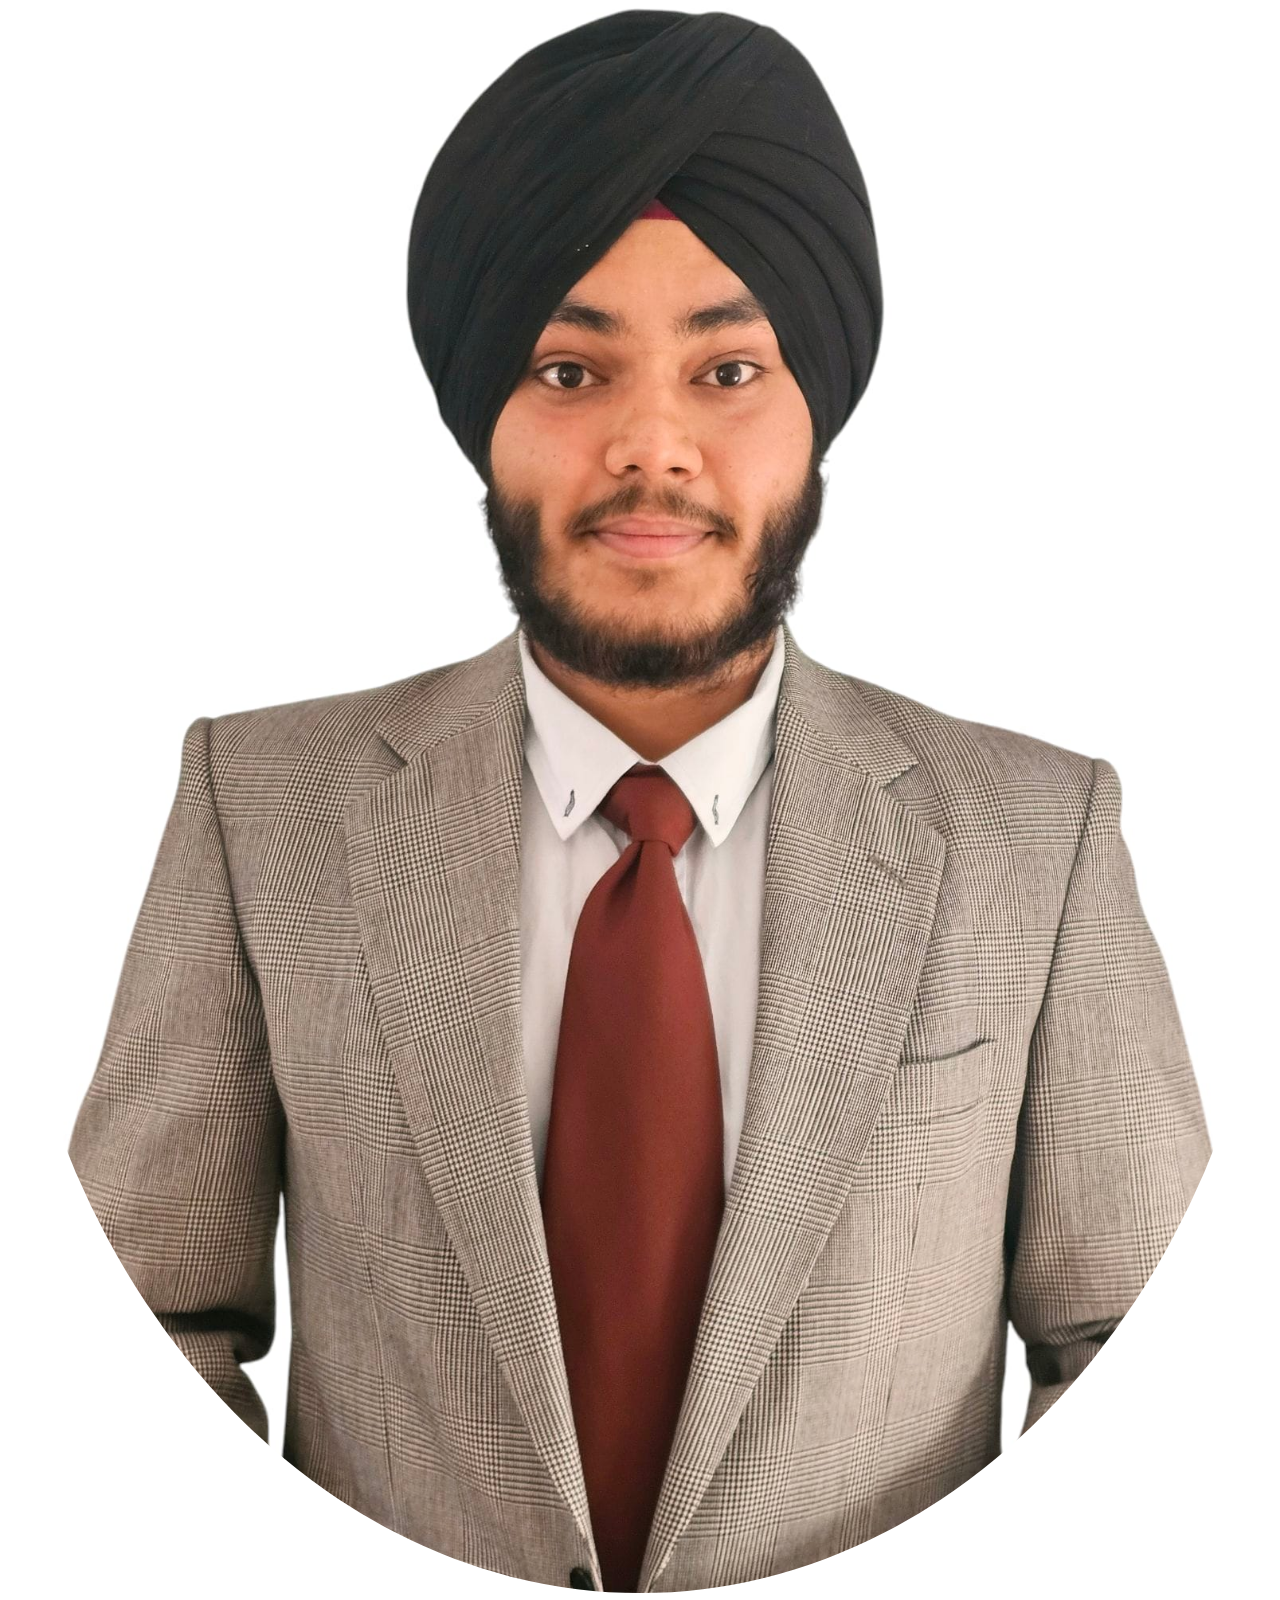
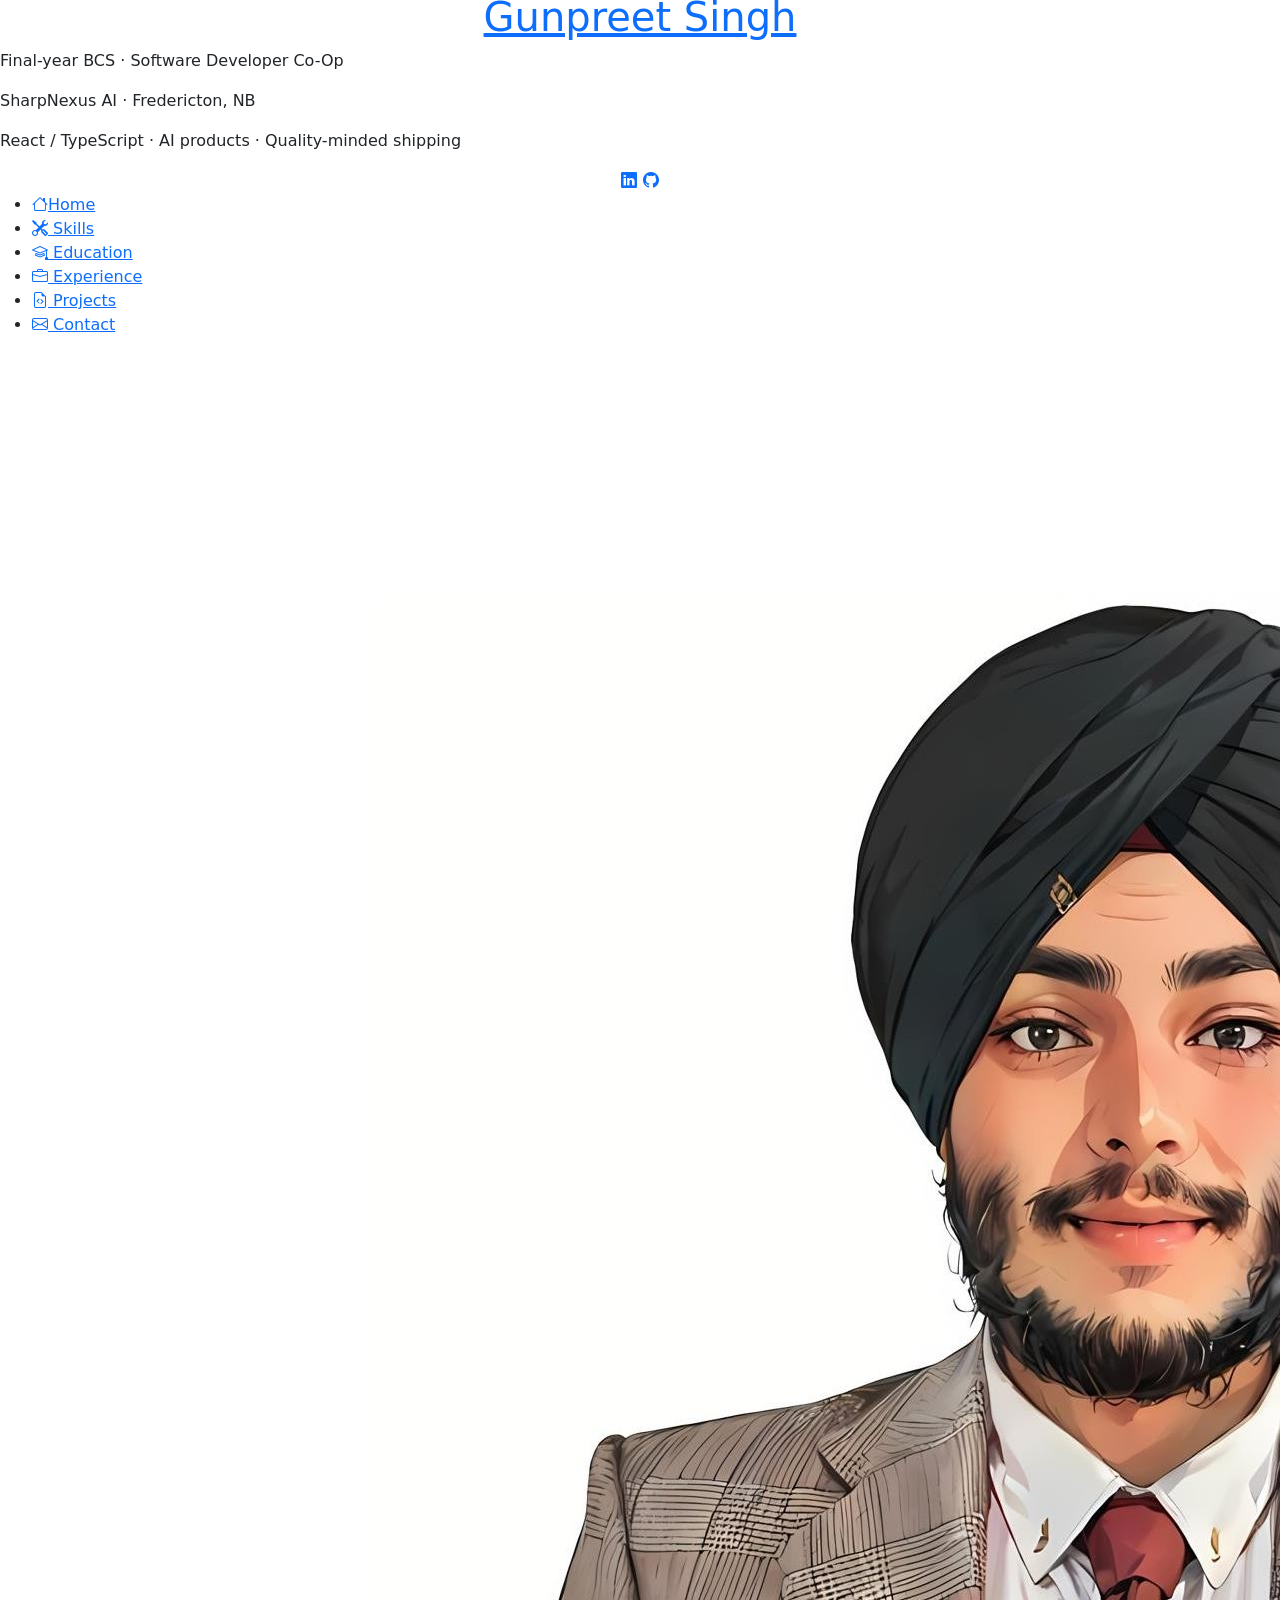
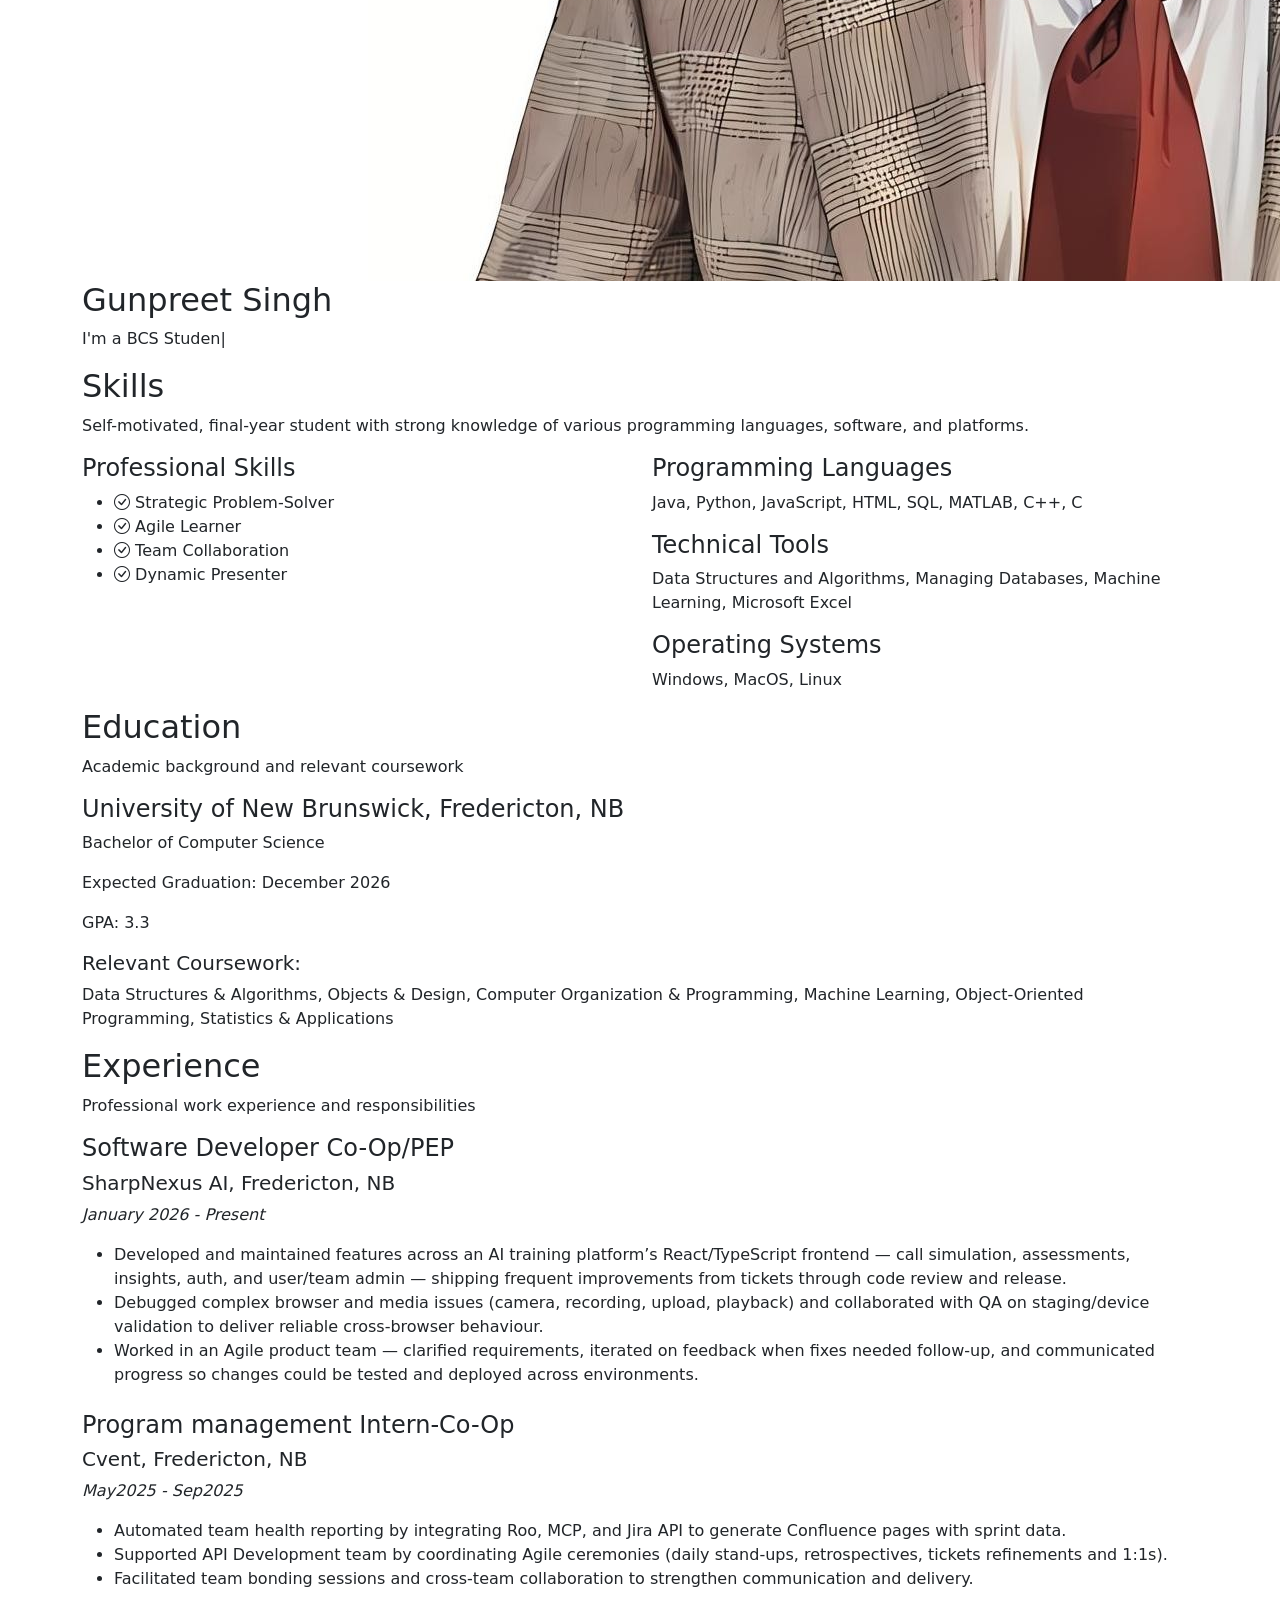
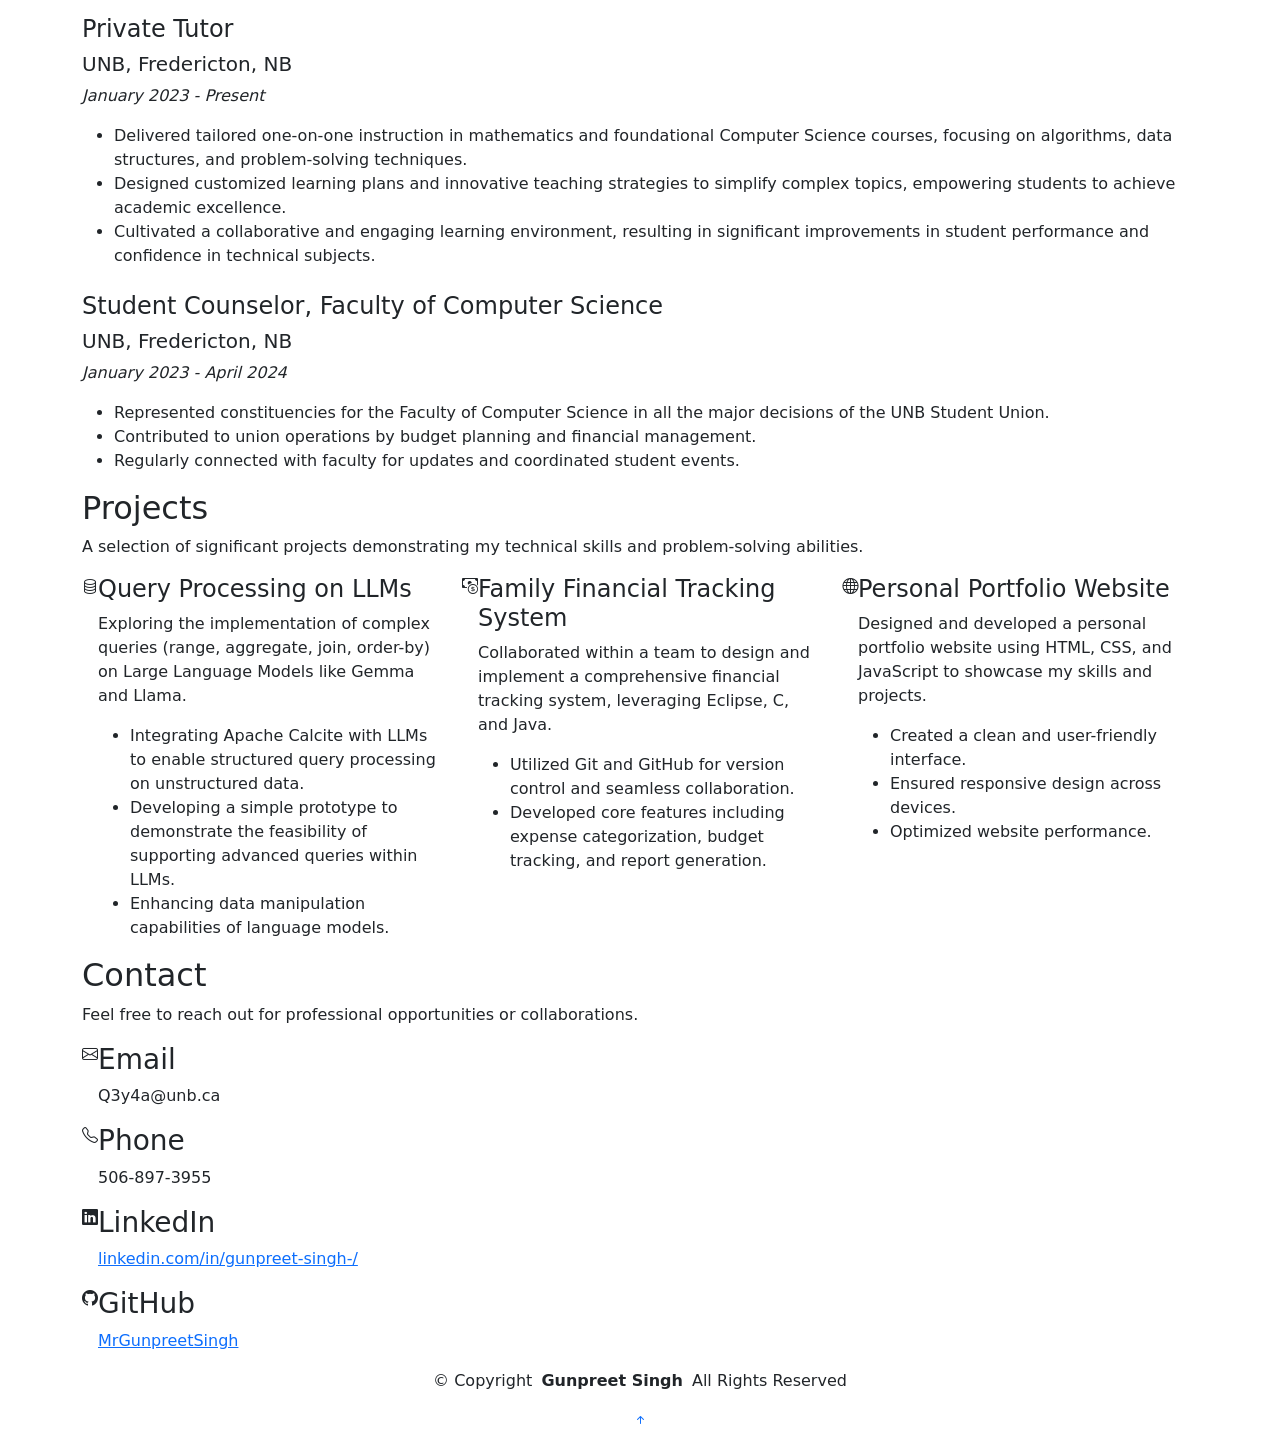
==== index.html @ 6c919742 "updated site Need more changes" ====
<!DOCTYPE html>
<html lang="en">

<head>
  <meta charset="utf-8">
  <meta content="width=device-width, initial-scale=1.0" name="viewport">
  <title>Gunpreet Singh - Portfolio</title>
  <meta content="" name="description">
  <meta content="" name="keywords">

  <!-- Favicons -->
  <link href="assets/img/favicon.jpeg" rel="icon">
  <link href="assets/img/apple-touch-icon.png" rel="apple-touch-icon">

  <!-- Fonts -->
  <link href="https://fonts.googleapis.com" rel="preconnect">
  <link href="https://fonts.gstatic.com" rel="preconnect" crossorigin>
  <link href="https://fonts.googleapis.com/css2?family=Roboto:ital,wght@0,100;0,300;0,400;0,500;0,700;0,900;1,100;1,300;1,400;1,500;1,700;1,900&family=Poppins:ital,wght@0,100;0,200;0,300;0,400;0,500;0,600;0,700;0,800;0,900;1,100;1,200;1,300;1,400;1,500;1,600;1,700;1,800;1,900&display=swap" rel="stylesheet">

  <!-- Vendor CSS Files -->
  <link href="assets/vendor/bootstrap/css/bootstrap.min.css" rel="stylesheet">
  <link href="assets/vendor/bootstrap-icons/bootstrap-icons.css" rel="stylesheet">
  <link href="assets/vendor/aos/aos.css" rel="stylesheet">
  <link href="assets/vendor/glightbox/css/glightbox.min.css" rel="stylesheet">
  <link href="assets/vendor/swiper/swiper-bundle.min.css" rel="stylesheet">

  <!-- Main CSS File -->
  <link href="assets/css/main.css" rel="stylesheet">

  <!-- =======================================================
  * Template Name: iPortfolio
  * Template URL: https://bootstrapmade.com/iportfolio-bootstrap-portfolio-websites-template/
  * Updated: Jun 29 2024 with Bootstrap v5.3.3
  * Author: BootstrapMade.com
  * License: https://bootstrapmade.com/license/
  ======================================================== -->
</head>

<body class="index-page">

  <header id="header" class="header dark-background d-flex flex-column">
    <i class="header-toggle d-xl-none bi bi-list"></i>

    <div class="profile-img">
      <img src="assets/img/my-profile-img.jpg" alt="" class="img-fluid rounded-circle">
    </div>

    <a href="index.html" class="logo d-flex align-items-center justify-content-center">
      <h1 class="sitename">Gunpreet Singh</h1>
    </a>

    <p>Final-year BCS · Software Developer Co-Op</p>
    <p>SharpNexus AI · Fredericton, NB</p>
    <p>React / TypeScript · AI products · Quality-minded shipping</p>

    <div class="social-links text-center">
      <a href="https://www.linkedin.com/in/gunpreet-singh-/" class="linkedin"><i class="bi bi-linkedin"></i></a>
      <a href="https://github.com/MrGunpreetSingh" class="github"><i class="bi bi-github"></i></a>
    </div>

    <nav id="navmenu" class="navmenu">
      <ul>
        <li><a href="#hero" class="active"><i class="bi bi-house navicon"></i>Home</a></li>
        <li><a href="#skills"><i class="bi bi-tools navicon"></i> Skills</a></li>
        <li><a href="#education"><i class="bi bi-mortarboard navicon"></i> Education</a></li>
        <li><a href="#experience"><i class="bi bi-briefcase navicon"></i> Experience</a></li>
        <li><a href="#projects"><i class="bi bi-file-earmark-code navicon"></i> Projects</a></li>
        <li><a href="#contact"><i class="bi bi-envelope navicon"></i> Contact</a></li>
      </ul>
    </nav>

  </header>

  <main class="main">

    <!-- Hero Section -->
    <section id="hero" class="hero section dark-background">

      <img src="assets/img/hero-bg.jpg" alt="" data-aos="fade-in" class="">

      <div class="container" data-aos="fade-up" data-aos-delay="100">
        <h2>Gunpreet Singh</h2>
        <p>I'm <span class="typed" data-typed-items="a BCS Student, a Programmer, a Problem Solver, interested in Web Development, interested in Quality Engineering, interested in exploring new technologies">a BCS Student</span></p>
      </div>

    </section><!-- /Hero Section -->

    <!-- Skills Section -->
    <section id="skills" class="skills section light-background">

      <!-- Section Title -->
      <div class="container section-title" data-aos="fade-up">
        <h2>Skills</h2>
        <p>Self-motivated, final-year student with strong knowledge of various programming languages, software, and platforms.</p>
      </div><!-- End Section Title -->

      <div class="container" data-aos="fade-up" data-aos-delay="100">

        <div class="row skills-content">
          <div class="col-lg-6">
            <h4>Professional Skills</h4>
            <ul>
              <li><i class="bi bi-check-circle"></i> Strategic Problem-Solver</li>
              <li><i class="bi bi-check-circle"></i> Agile Learner</li>
              <li><i class="bi bi-check-circle"></i> Team Collaboration</li>
              <li><i class="bi bi-check-circle"></i> Dynamic Presenter</li>
            </ul>
          </div>

          <div class="col-lg-6">
            <h4>Programming Languages</h4>
            <p>Java, Python, JavaScript, HTML, SQL, MATLAB, C++, C</p>
            <h4>Technical Tools</h4>
            <p>Data Structures and Algorithms, Managing Databases, Machine Learning, Microsoft Excel</p>
            <h4>Operating Systems</h4>
            <p>Windows, MacOS, Linux</p>
          </div>
        </div>

      </div>

    </section><!-- /Skills Section -->

    <!-- Education Section -->
    <section id="education" class="section">

      <!-- Section Title -->
      <div class="container section-title" data-aos="fade-up">
        <h2>Education</h2>
        <p>Academic background and relevant coursework</p>
      </div><!-- End Section Title -->

      <div class="container" data-aos="fade-up" data-aos-delay="100">
        <div class="row">
          <div class="col-lg-12">
            <h4>University of New Brunswick, Fredericton, NB</h4>
            <p>Bachelor of Computer Science</p>
            <p>Expected Graduation: December 2026</p>
            <p>GPA: 3.3</p>
            <h5>Relevant Coursework:</h5>
            <p>Data Structures & Algorithms, Objects & Design, Computer Organization & Programming, Machine Learning, Object-Oriented Programming, Statistics & Applications</p>
          </div>
        </div>
      </div>

    </section><!-- /Education Section -->

    <!-- Experience Section -->
    <section id="experience" class="section light-background">

      <!-- Section Title -->
      <div class="container section-title" data-aos="fade-up">
        <h2>Experience</h2>
        <p>Professional work experience and responsibilities</p>
      </div><!-- End Section Title -->

      <div class="container" data-aos="fade-up" data-aos-delay="100">
        <div class="row">
          <div class="col-lg-12">
            <div class="experience-item mb-4">
              <h4>Software Developer Co-Op/PEP</h4>
              <h5>SharpNexus AI, Fredericton, NB</h5>
              <p><em>January 2026 - Present</em></p>
              <ul>
                <li>Developed and maintained features across an AI training platform’s React/TypeScript frontend — call simulation, assessments, insights, auth, and user/team admin — shipping frequent improvements from tickets through code review and release.</li>
                <li>Debugged complex browser and media issues (camera, recording, upload, playback) and collaborated with QA on staging/device validation to deliver reliable cross-browser behaviour.</li>
                <li>Worked in an Agile product team — clarified requirements, iterated on feedback when fixes needed follow-up, and communicated progress so changes could be tested and deployed across environments.</li>
              </ul>
            </div>

            <div class="experience-item mb-4">
              <h4>Program management Intern-Co-Op</h4>
              <h5>Cvent, Fredericton, NB</h5>
              <p><em>May2025 - Sep2025</em></p>
              <ul>
                <li>Automated team health reporting by integrating Roo, MCP, and Jira API to generate Confluence pages with sprint data.</li>
                <li>Supported API Development team by coordinating Agile ceremonies (daily stand-ups, retrospectives, tickets refinements and 1:1s).</li>
                <li>Facilitated team bonding sessions and cross-team collaboration to strengthen communication and delivery.</li>
              </ul>
            </div>
            
            <div class="experience-item mb-4">
              <h4>Private Tutor</h4>
              <h5>UNB, Fredericton, NB</h5>
              <p><em>January 2023 - Present</em></p>
              <ul>
                <li>Delivered tailored one-on-one instruction in mathematics and foundational Computer Science courses, focusing on algorithms, data structures, and problem-solving techniques.</li>
                <li>Designed customized learning plans and innovative teaching strategies to simplify complex topics, empowering students to achieve academic excellence.</li>
                <li>Cultivated a collaborative and engaging learning environment, resulting in significant improvements in student performance and confidence in technical subjects.</li>
              </ul>
            </div>
            
            <div class="experience-item">
              <h4>Student Counselor, Faculty of Computer Science</h4>
              <h5>UNB, Fredericton, NB</h5>
              <p><em>January 2023 - April 2024</em></p>
              <ul>
                <li>Represented constituencies for the Faculty of Computer Science in all the major decisions of the UNB Student Union.</li>
                <li>Contributed to union operations by budget planning and financial management.</li>
                <li>Regularly connected with faculty for updates and coordinated student events.</li>
              </ul>
            </div>
          </div>
        </div>
      </div>

    </section><!-- /Experience Section -->

    <!-- Projects Section -->
    <section id="projects" class="portfolio section">

      <!-- Section Title -->
      <div class="container section-title" data-aos="fade-up">
        <h2>Projects</h2>
        <p>A selection of significant projects demonstrating my technical skills and problem-solving abilities.</p>
      </div><!-- End Section Title -->

      <div class="container" data-aos="fade-up" data-aos-delay="100">

        <div class="row gy-4">
          <div class="col-lg-4 col-md-6 service-item d-flex" data-aos="fade-up" data-aos-delay="100">
            <div class="icon flex-shrink-0"><i class="bi bi-database"></i></div>
            <div>
              <h4 class="title">Query Processing on LLMs</h4>
              <p class="description">Exploring the implementation of complex queries (range, aggregate, join, order-by) on Large Language Models like Gemma and Llama.</p>
              <ul>
                <li>Integrating Apache Calcite with LLMs to enable structured query processing on unstructured data.</li>
                <li>Developing a simple prototype to demonstrate the feasibility of supporting advanced queries within LLMs.</li>
                <li>Enhancing data manipulation capabilities of language models.</li>
              </ul>
            </div>
          </div>
          
          <div class="col-lg-4 col-md-6 service-item d-flex" data-aos="fade-up" data-aos-delay="200">
            <div class="icon flex-shrink-0"><i class="bi bi-cash-coin"></i></div>
            <div>
              <h4 class="title">Family Financial Tracking System</h4>
              <p class="description">Collaborated within a team to design and implement a comprehensive financial tracking system, leveraging Eclipse, C, and Java.</p>
              <ul>
                <li>Utilized Git and GitHub for version control and seamless collaboration.</li>
                <li>Developed core features including expense categorization, budget tracking, and report generation.</li>
              </ul>
            </div>
          </div>
          
          <div class="col-lg-4 col-md-6 service-item d-flex" data-aos="fade-up" data-aos-delay="300">
            <div class="icon flex-shrink-0"><i class="bi bi-globe"></i></div>
            <div>
              <h4 class="title">Personal Portfolio Website</h4>
              <p class="description">Designed and developed a personal portfolio website using HTML, CSS, and JavaScript to showcase my skills and projects.</p>
              <ul>
                <li>Created a clean and user-friendly interface.</li>
                <li>Ensured responsive design across devices.</li>
                <li>Optimized website performance.</li>
              </ul>
            </div>
          </div>
        </div>

      </div>

    </section><!-- /Projects Section -->

    <!-- Contact Section -->
    <section id="contact" class="contact section light-background">

      <!-- Section Title -->
      <div class="container section-title" data-aos="fade-up">
        <h2>Contact</h2>
        <p>Feel free to reach out for professional opportunities or collaborations.</p>
      </div><!-- End Section Title -->

      <div class="container" data-aos="fade-up" data-aos-delay="100">

        <div class="row gy-4">

          <div class="col-lg-6">

            <div class="info-wrap">
              <div class="info-item d-flex" data-aos="fade-up" data-aos-delay="200">
                <i class="bi bi-envelope flex-shrink-0"></i>
                <div>
                  <h3>Email</h3>
                  <p>Q3y4a@unb.ca</p>
                </div>
              </div>

              <div class="info-item d-flex" data-aos="fade-up" data-aos-delay="300">
                <i class="bi bi-telephone flex-shrink-0"></i>
                <div>
                  <h3>Phone</h3>
                  <p>506-897-3955</p>
                </div>
              </div>

              <div class="info-item d-flex" data-aos="fade-up" data-aos-delay="400">
                <i class="bi bi-linkedin flex-shrink-0"></i>
                <div>
                  <h3>LinkedIn</h3>
                  <p><a href="https://www.linkedin.com/in/gunpreet-singh-/">linkedin.com/in/gunpreet-singh-/</a></p>
                </div>
              </div>

              <div class="info-item d-flex" data-aos="fade-up" data-aos-delay="500">
                <i class="bi bi-github flex-shrink-0"></i>
                <div>
                  <h3>GitHub</h3>
                  <p><a href="https://github.com/MrGunpreetSingh">MrGunpreetSingh</a></p>
                </div>
              </div>
            </div>
          </div>

        </div>

      </div>

    </section><!-- /Contact Section -->

  </main>

  <footer id="footer" class="footer position-relative light-background">

    <div class="container">
      <div class="copyright text-center">
        <p>© <span>Copyright</span> <strong class="px-1 sitename">Gunpreet Singh</strong> <span>All Rights Reserved</span></p>
      </div>
    </div>

  </footer>

  <!-- Scroll Top -->
  <a href="#" id="scroll-top" class="scroll-top d-flex align-items-center justify-content-center"><i class="bi bi-arrow-up-short"></i></a>

  <!-- Preloader -->
  <div id="preloader"></div>

  <!-- Vendor JS Files -->
  <script src="assets/vendor/bootstrap/js/bootstrap.bundle.min.js"></script>
  <script src="assets/vendor/php-email-form/validate.js"></script>
  <script src="assets/vendor/aos/aos.js"></script>
  <script src="assets/vendor/typed.js/typed.umd.js"></script>
  <script src="assets/vendor/purecounter/purecounter_vanilla.js"></script>
  <script src="assets/vendor/waypoints/noframework.waypoints.js"></script>
  <script src="assets/vendor/glightbox/js/glightbox.min.js"></script>
  <script src="assets/vendor/imagesloaded/imagesloaded.pkgd.min.js"></script>
  <script src="assets/vendor/isotope-layout/isotope.pkgd.min.js"></script>
  <script src="assets/vendor/swiper/swiper-bundle.min.js"></script>

  <!-- Main JS File -->
  <script src="assets/js/main.js"></script>

</body>

</html>
---- assets/css/main.css ----
/**
* Template Name: iPortfolio
* Template URL: https://bootstrapmade.com/iportfolio-bootstrap-portfolio-websites-template/
* Updated: Jun 29 2024 with Bootstrap v5.3.3
* Author: BootstrapMade.com
* License: https://bootstrapmade.com/license/
*/

/*--------------------------------------------------------------
# Font & Color Variables
# Help: https://bootstrapmade.com/color-system/
--------------------------------------------------------------*/
/* Fonts */
:root {
  --default-font: "Roboto",  system-ui, -apple-system, "Segoe UI", Roboto, "Helvetica Neue", Arial, "Noto Sans", "Liberation Sans", sans-serif, "Apple Color Emoji", "Segoe UI Emoji", "Segoe UI Symbol", "Noto Color Emoji";
  --heading-font: "Raleway",  sans-serif;
  --nav-font: "Poppins",  sans-serif;
}

/* Global Colors - The following color variables are used throughout the website. Updating them here will change the color scheme of the entire website */
:root { 
  --background-color: #ffffff; /* Background color for the entire website, including individual sections */
  --default-color: #272829; /* Default color used for the majority of the text content across the entire website */
  --heading-color: #050d18; /* Color for headings, subheadings and title throughout the website */
  --accent-color: #149ddd; /* Accent color that represents your brand on the website. It's used for buttons, links, and other elements that need to stand out */
  --surface-color: #ffffff; /* The surface color is used as a background of boxed elements within sections, such as cards, icon boxes, or other elements that require a visual separation from the global background. */
  --contrast-color: #ffffff; /* Contrast color for text, ensuring readability against backgrounds of accent, heading, or default colors. */
}

/* Nav Menu Colors - The following color variables are used specifically for the navigation menu. They are separate from the global colors to allow for more customization options */
:root {
  --nav-color: #a8a9b4;  /* The default color of the main navmenu links */
  --nav-hover-color: #ffffff; /* Applied to main navmenu links when they are hovered over or active */
  --nav-mobile-background-color: #040b14; /* Used as the background color for mobile navigation menu */
  --nav-dropdown-background-color: #040b14; /* Used as the background color for dropdown items that appear when hovering over primary navigation items */
  --nav-dropdown-color: #a8a9b4; /* Used for navigation links of the dropdown items in the navigation menu. */
  --nav-dropdown-hover-color: #ffffff; /* Similar to --nav-hover-color, this color is applied to dropdown navigation links when they are hovered over. */
}

/* Color Presets - These classes override global colors when applied to any section or element, providing reuse of the sam color scheme. */

.light-background {
  --background-color: #f4fafd;
  --surface-color: #ffffff;
}

.dark-background {
  --background-color: #040b14;
  --default-color: #ffffff;
  --heading-color: #ffffff;
  --surface-color: #151f2b;
  --contrast-color: #ffffff;
}

/* Smooth scroll */
:root {
  scroll-behavior: smooth;
}

/*--------------------------------------------------------------
# General Styling & Shared Classes
--------------------------------------------------------------*/
body {
  color: var(--default-color);
  background-color: var(--background-color);
  font-family: var(--default-font);
}

a {
  color: var(--accent-color);
  text-decoration: none;
  transition: 0.3s;
}

a:hover {
  color: color-mix(in srgb, var(--accent-color), transparent 25%);
  text-decoration: none;
}

h1,
h2,
h3,
h4,
h5,
h6 {
  color: var(--heading-color);
  font-family: var(--heading-font);
}

/* PHP Email Form Messages
------------------------------*/
.php-email-form .error-message {
  display: none;
  background: #df1529;
  color: #ffffff;
  text-align: left;
  padding: 15px;
  margin-bottom: 24px;
  font-weight: 600;
}

.php-email-form .sent-message {
  display: none;
  color: #ffffff;
  background: #059652;
  text-align: center;
  padding: 15px;
  margin-bottom: 24px;
  font-weight: 600;
}

.php-email-form .loading {
  display: none;
  background: var(--surface-color);
  text-align: center;
  padding: 15px;
  margin-bottom: 24px;
}

.php-email-form .loading:before {
  content: "";
  display: inline-block;
  border-radius: 50%;
  width: 24px;
  height: 24px;
  margin: 0 10px -6px 0;
  border: 3px solid var(--accent-color);
  border-top-color: var(--surface-color);
  animation: php-email-form-loading 1s linear infinite;
}

@keyframes php-email-form-loading {
  0% {
    transform: rotate(0deg);
  }

  100% {
    transform: rotate(360deg);
  }
}

/*--------------------------------------------------------------
# Global Header
--------------------------------------------------------------*/
.header {
  color: var(--default-color);
  background-color: var(--background-color);
  position: fixed;
  top: 0;
  left: 0;
  bottom: 0;
  padding: 0 15px;
  width: 300px;
  transition: all ease-in-out 0.3s;
  overflow-y: auto;
  z-index: 997;
  border-right: 1px solid color-mix(in srgb, var(--default-color), transparent 90%);
}

.header .profile-img img {
  margin: 15px auto;
  display: block;
  width: 120px;
  border: 8px solid color-mix(in srgb, var(--default-color), transparent 85%);
}

.header .logo {
  line-height: 1;
  margin-bottom: 15px;
}

.header .logo img {
  max-height: 32px;
  margin-right: 8px;
}

.header .logo h1 {
  font-size: 24px;
  margin: 0;
  font-weight: 700;
  color: var(--heading-color);
}

.header .social-links {
  margin: 0 0 20px 0;
}

.header .social-links a {
  font-size: 16px;
  display: inline-flex;
  align-items: center;
  justify-content: center;
  background: color-mix(in srgb, var(--default-color), transparent 90%);
  color: var(--default-color);
  margin: 0 2px;
  border-radius: 50%;
  text-align: center;
  width: 40px;
  height: 40px;
  transition: 0.3s;
}

.header .social-links a:hover {
  color: var(--contrast-color);
  background: var(--accent-color);
}

@media (min-width: 1200px) {

  .header~main,
  .header~#footer {
    margin-left: 300px;
  }
}

@media (max-width: 1199px) {
  .header {
    left: -100%;
  }
}

.header.header-show {
  left: 0;
}

.header .header-toggle {
  color: var(--contrast-color);
  background-color: var(--accent-color);
  font-size: 22px;
  display: flex;
  align-items: center;
  justify-content: center;
  width: 40px;
  height: 40px;
  border-radius: 50%;
  cursor: pointer;
  position: fixed;
  top: 15px;
  right: 15px;
  z-index: 9999;
  transition: background-color 0.3s;
}

.header .header-toggle:hover {
  color: var(--contrast-color);
  background-color: color-mix(in srgb, var(--accent-color) 90%, white 15%);
}

/*--------------------------------------------------------------
# Navigation Menu
--------------------------------------------------------------*/
.mobile-nav-toggle {
  display: none;
}

.navmenu {
  padding: 0;
  z-index: 9997;
}

.navmenu ul {
  list-style: none;
  padding: 0 0 20px 0;
  margin: 0;
}

.navmenu a,
.navmenu a:focus {
  color: var(--nav-color);
  padding: 15px 10px;
  font-family: var(--nav-font);
  font-size: 16px;
  font-weight: 400;
  display: flex;
  align-items: center;
  white-space: nowrap;
  transition: 0.3s;
  width: 100%;
}

.navmenu a .navicon,
.navmenu a:focus .navicon {
  font-size: 20px;
  margin-right: 10px;
}

.navmenu a .toggle-dropdown,
.navmenu a:focus .toggle-dropdown {
  font-size: 12px;
  line-height: 0;
  margin-left: auto;
  width: 30px;
  height: 30px;
  display: flex;
  align-items: center;
  justify-content: center;
  border-radius: 50%;
  transition: 0.3s;
  flex-shrink: 0;
  background-color: color-mix(in srgb, var(--accent-color), transparent 90%);
}

.navmenu a .toggle-dropdown:hover,
.navmenu a:focus .toggle-dropdown:hover {
  background-color: var(--accent-color);
  color: var(--contrast-color);
}

.navmenu a:hover,
.navmenu .active,
.navmenu .active:focus {
  color: var(--nav-hover-color);
}

.navmenu a:hover .navicon,
.navmenu .active .navicon,
.navmenu .active:focus .navicon {
  color: var(--accent-color);
}

.navmenu .active .toggle-dropdown,
.navmenu .active:focus .toggle-dropdown {
  background-color: var(--accent-color);
  color: var(--contrast-color);
  transform: rotate(180deg);
}

.navmenu .dropdown {
  display: block;
}

.navmenu .dropdown a,
.navmenu .dropdown a:focus {
  color: --nav-dropdown-color;
}

.navmenu .dropdown a:hover,
.navmenu .dropdown .active,
.navmenu .dropdown .active:focus {
  color: var(--nav-dropdown-hover-color);
}

.navmenu .dropdown ul {
  position: static;
  display: none;
  z-index: 99;
  padding: 5px 10px;
  margin: 5px 10px;
  background-color: var(--nav-dropdown-background-color);
  border: 1px solid color-mix(in srgb, var(--default-color), transparent 90%);
  box-shadow: none;
  transition: all 0.5s ease-in-out;
}

.navmenu .dropdown ul ul {
  background-color: rgba(33, 37, 41, 0.1);
}

.navmenu .dropdown>.dropdown-active {
  display: block;
  background-color: rgba(33, 37, 41, 0.03);
}

/*--------------------------------------------------------------
# Global Footer
--------------------------------------------------------------*/
.footer {
  color: var(--default-color);
  background-color: var(--background-color);
  font-size: 14px;
  padding: 40px 0;
  position: relative;
  border-top: 1px solid color-mix(in srgb, var(--default-color), transparent 90%);
}

.footer .copyright p {
  margin-bottom: 0;
}

.footer .credits {
  margin-top: 4px;
  font-size: 13px;
  text-align: center;
}

/*--------------------------------------------------------------
# Preloader
--------------------------------------------------------------*/
#preloader {
  position: fixed;
  inset: 0;
  z-index: 999999;
  overflow: hidden;
  background: var(--background-color);
  transition: all 0.6s ease-out;
}

#preloader:before {
  content: "";
  position: fixed;
  top: calc(50% - 30px);
  left: calc(50% - 30px);
  border: 6px solid #ffffff;
  border-color: var(--accent-color) transparent var(--accent-color) transparent;
  border-radius: 50%;
  width: 60px;
  height: 60px;
  animation: animate-preloader 1.5s linear infinite;
}

@keyframes animate-preloader {
  0% {
    transform: rotate(0deg);
  }

  100% {
    transform: rotate(360deg);
  }
}

/*--------------------------------------------------------------
# Scroll Top Button
--------------------------------------------------------------*/
.scroll-top {
  position: fixed;
  visibility: hidden;
  opacity: 0;
  right: 15px;
  bottom: -15px;
  z-index: 99999;
  background-color: var(--accent-color);
  width: 44px;
  height: 44px;
  border-radius: 50px;
  transition: all 0.4s;
}

.scroll-top i {
  font-size: 24px;
  color: var(--contrast-color);
  line-height: 0;
}

.scroll-top:hover {
  background-color: color-mix(in srgb, var(--accent-color), transparent 20%);
  color: var(--contrast-color);
}

.scroll-top.active {
  visibility: visible;
  opacity: 1;
  bottom: 15px;
}

/*--------------------------------------------------------------
# Disable aos animation delay on mobile devices
--------------------------------------------------------------*/
@media screen and (max-width: 768px) {
  [data-aos-delay] {
    transition-delay: 0 !important;
  }
}

/*--------------------------------------------------------------
# Global Page Titles & Breadcrumbs
--------------------------------------------------------------*/
.page-title {
  color: var(--default-color);
  background-color: var(--background-color);
  padding: 25px 0;
  position: relative;
}

.page-title h1 {
  font-size: 24px;
  font-weight: 700;
}

.page-title .breadcrumbs ol {
  display: flex;
  flex-wrap: wrap;
  list-style: none;
  padding: 0;
  margin: 0;
  font-size: 14px;
  font-weight: 400;
}

.page-title .breadcrumbs ol li+li {
  padding-left: 10px;
}

.page-title .breadcrumbs ol li+li::before {
  content: "/";
  display: inline-block;
  padding-right: 10px;
  color: color-mix(in srgb, var(--default-color), transparent 70%);
}

/*--------------------------------------------------------------
# Global Sections
--------------------------------------------------------------*/
section,
.section {
  color: var(--default-color);
  background-color: var(--background-color);
  padding: 60px 0;
  overflow: clip;
}

/*--------------------------------------------------------------
# Global Section Titles
--------------------------------------------------------------*/
.section-title {
  padding-bottom: 60px;
  position: relative;
}

.section-title h2 {
  font-size: 32px;
  font-weight: 700;
  margin-bottom: 20px;
  padding-bottom: 20px;
  position: relative;
}

.section-title h2:after {
  content: "";
  position: absolute;
  display: block;
  width: 50px;
  height: 3px;
  background: var(--accent-color);
  left: 0;
  bottom: 0;
}

.section-title p {
  margin-bottom: 0;
}

/*--------------------------------------------------------------
# Hero Section
--------------------------------------------------------------*/
.hero {
  width: 100%;
  min-height: 100vh;
  position: relative;
  padding: 80px 0;
  display: flex;
  align-items: center;
  justify-content: center;
}

.hero img {
  position: absolute;
  inset: 0;
  display: block;
  width: 100%;
  height: 100%;
  object-fit: cover;
  z-index: 1;
}

.hero:before {
  content: "";
  background: color-mix(in srgb, var(--background-color), transparent 70%);
  position: absolute;
  inset: 0;
  z-index: 2;
}

.hero .container {
  position: relative;
  z-index: 3;
}

.hero h2 {
  margin: 0;
  font-size: 64px;
  font-weight: 700;
}

.hero p {
  margin: 5px 0 0 0;
  font-size: 26px;
}

.hero p span {
  letter-spacing: 1px;
  border-bottom: 2px solid var(--accent-color);
}

.hero .social-links {
  margin-top: 25px;
}

.hero .social-links a {
  font-size: 24px;
  display: inline-block;
  color: color-mix(in srgb, var(--default-color), transparent 50%);
  line-height: 1;
  margin-right: 20px;
  transition: 0.3s;
}

.hero .social-links a:hover {
  color: var(--accent-color);
}

@media (max-width: 768px) {
  .hero h2 {
    font-size: 32px;
  }

  .hero p {
    font-size: 20px;
  }
}

/*--------------------------------------------------------------
# About Section
--------------------------------------------------------------*/
.about .content h2 {
  font-weight: 700;
  font-size: 24px;
}

.about .content ul {
  list-style: none;
  padding: 0;
}

.about .content ul li {
  margin-bottom: 20px;
  display: flex;
  align-items: center;
}

.about .content ul strong {
  margin-right: 10px;
}

.about .content ul i {
  font-size: 16px;
  margin-right: 5px;
  color: var(--accent-color);
  line-height: 0;
}

/*--------------------------------------------------------------
# Stats Section
--------------------------------------------------------------*/
.stats .stats-item {
  padding: 30px;
  width: 100%;
}

.stats .stats-item i {
  color: var(--accent-color);
  display: block;
  font-size: 44px;
  float: left;
  line-height: 0;
}

.stats .stats-item .purecounter {
  color: var(--heading-color);
  font-size: 48px;
  line-height: 40px;
  display: block;
  font-weight: 700;
  margin-left: 60px;
}

.stats .stats-item p {
  color: color-mix(in srgb, var(--default-color), transparent 40%);
  padding: 15px 0 0 0;
  margin: 0 0 0 60px;
  font-family: var(--heading-font);
  font-size: 14px;
}

/*--------------------------------------------------------------
# Skills Section
--------------------------------------------------------------*/
.skills .progress {
  height: 60px;
  display: block;
  background: none;
  border-radius: 0;
}

.skills .progress .skill {
  color: var(--heading-color);
  padding: 0;
  margin: 0 0 6px 0;
  text-transform: uppercase;
  display: block;
  font-weight: 600;
  font-family: var(--heading-font);
}

.skills .progress .skill .val {
  float: right;
  font-style: normal;
}

.skills .progress-bar-wrap {
  background: color-mix(in srgb, var(--default-color), transparent 90%);
  height: 10px;
}

.skills .progress-bar {
  width: 1px;
  height: 10px;
  transition: 0.9s;
  background-color: var(--accent-color);
}

/*--------------------------------------------------------------
# Resume Section
--------------------------------------------------------------*/
.resume .resume-title {
  color: var(--heading-color);
  font-size: 26px;
  font-weight: 700;
  margin-top: 20px;
  margin-bottom: 20px;
}

.resume .resume-item {
  padding: 0 0 20px 20px;
  margin-top: -2px;
  border-left: 2px solid var(--accent-color);
  position: relative;
}

.resume .resume-item h4 {
  line-height: 18px;
  font-size: 18px;
  font-weight: 600;
  text-transform: uppercase;
  color: color-mix(in srgb, var(--default-color), transparent 20%);
  margin-bottom: 10px;
}

.resume .resume-item h5 {
  font-size: 16px;
  padding: 5px 15px;
  display: inline-block;
  font-weight: 600;
  margin-bottom: 10px;
}

.resume .resume-item ul {
  padding-left: 20px;
}

.resume .resume-item ul li {
  padding-bottom: 10px;
}

.resume .resume-item:last-child {
  padding-bottom: 0;
}

.resume .resume-item::before {
  content: "";
  position: absolute;
  width: 16px;
  height: 16px;
  border-radius: 50px;
  left: -9px;
  top: 0;
  background: var(--background-color);
  border: 2px solid var(--accent-color);
}

/*--------------------------------------------------------------
# Portfolio Section
--------------------------------------------------------------*/
.portfolio .portfolio-filters {
  padding: 0;
  margin: 0 auto 20px auto;
  list-style: none;
  text-align: center;
}

.portfolio .portfolio-filters li {
  cursor: pointer;
  display: inline-block;
  padding: 0;
  font-size: 14px;
  font-weight: 400;
  margin: 0 10px;
  line-height: 1;
  text-transform: uppercase;
  margin-bottom: 10px;
  transition: all 0.3s ease-in-out;
}

.portfolio .portfolio-filters li:hover,
.portfolio .portfolio-filters li.filter-active {
  color: var(--accent-color);
}

.portfolio .portfolio-filters li:first-child {
  margin-left: 0;
}

.portfolio .portfolio-filters li:last-child {
  margin-right: 0;
}

@media (max-width: 575px) {
  .portfolio .portfolio-filters li {
    font-size: 14px;
    margin: 0 5px;
  }
}

.portfolio .portfolio-content {
  position: relative;
  overflow: hidden;
}

.portfolio .portfolio-content img {
  transition: 0.3s;
}

.portfolio .portfolio-content .portfolio-info {
  opacity: 0;
  position: absolute;
  inset: 0;
  z-index: 3;
  transition: all ease-in-out 0.3s;
  background: rgba(0, 0, 0, 0.6);
  padding: 15px;
}

.portfolio .portfolio-content .portfolio-info h4 {
  font-size: 14px;
  padding: 5px 10px;
  font-weight: 400;
  color: #ffffff;
  display: inline-block;
  background-color: var(--accent-color);
}

.portfolio .portfolio-content .portfolio-info p {
  position: absolute;
  bottom: 10px;
  text-align: center;
  display: inline-block;
  left: 0;
  right: 0;
  font-size: 16px;
  font-weight: 600;
  color: rgba(255, 255, 255, 0.8);
}

.portfolio .portfolio-content .portfolio-info .preview-link,
.portfolio .portfolio-content .portfolio-info .details-link {
  position: absolute;
  left: calc(50% - 40px);
  font-size: 26px;
  top: calc(50% - 14px);
  color: #fff;
  transition: 0.3s;
  line-height: 1.2;
}

.portfolio .portfolio-content .portfolio-info .preview-link:hover,
.portfolio .portfolio-content .portfolio-info .details-link:hover {
  color: var(--accent-color);
}

.portfolio .portfolio-content .portfolio-info .details-link {
  left: 50%;
  font-size: 34px;
  line-height: 0;
}

.portfolio .portfolio-content:hover .portfolio-info {
  opacity: 1;
}

.portfolio .portfolio-content:hover img {
  transform: scale(1.1);
}

/*--------------------------------------------------------------
# Services Section
--------------------------------------------------------------*/
.services .service-item {
  position: relative;
}

.services .service-item .icon {
  background: var(--accent-color);
  display: flex;
  align-items: center;
  justify-content: center;
  width: 54px;
  height: 54px;
  border-radius: 50%;
  transition: 0.5s;
  border: 1px solid var(--accent-color);
  margin-right: 20px;
}

.services .service-item .icon i {
  color: var(--contrast-color);
  font-size: 24px;
  line-height: 0;
}

.services .service-item:hover .icon {
  background: var(--surface-color);
}

.services .service-item:hover .icon i {
  color: var(--accent-color);
}

.services .service-item .title {
  font-weight: 700;
  margin-bottom: 15px;
  font-size: 18px;
}

.services .service-item .title a {
  color: var(--heading-color);
}

.services .service-item .title a:hover {
  color: var(--accent-color);
}

.services .service-item .description {
  line-height: 24px;
  font-size: 14px;
}

/*--------------------------------------------------------------
# Testimonials Section
--------------------------------------------------------------*/
.testimonials .testimonials-carousel,
.testimonials .testimonials-slider {
  overflow: hidden;
}

.testimonials .testimonial-item {
  box-sizing: content-box;
  text-align: center;
  min-height: 320px;
}

.testimonials .testimonial-item .testimonial-img {
  width: 90px;
  border-radius: 50%;
  margin: 0 auto;
}

.testimonials .testimonial-item h3 {
  font-size: 18px;
  font-weight: bold;
  margin: 10px 0 5px 0;
}

.testimonials .testimonial-item h4 {
  font-size: 14px;
  color: color-mix(in srgb, var(--default-color), transparent 20%);
  margin: 0;
}

.testimonials .testimonial-item .quote-icon-left,
.testimonials .testimonial-item .quote-icon-right {
  color: color-mix(in srgb, var(--accent-color), transparent 40%);
  font-size: 26px;
  line-height: 0;
}

.testimonials .testimonial-item .quote-icon-left {
  display: inline-block;
  left: -5px;
  position: relative;
}

.testimonials .testimonial-item .quote-icon-right {
  display: inline-block;
  right: -5px;
  position: relative;
  top: 10px;
  transform: scale(-1, -1);
}

.testimonials .testimonial-item p {
  font-style: italic;
  margin: 0 15px 15px 15px;
  padding: 20px;
  background-color: var(--surface-color);
  position: relative;
  margin-bottom: 35px;
  border-radius: 6px;
  box-shadow: 0px 2px 15px rgba(0, 0, 0, 0.1);
}

.testimonials .testimonial-item p::after {
  content: "";
  width: 0;
  height: 0;
  border-top: 20px solid var(--surface-color);
  border-right: 20px solid transparent;
  border-left: 20px solid transparent;
  position: absolute;
  bottom: -20px;
  left: calc(50% - 20px);
}

.testimonials .swiper-wrapper {
  height: auto;
}

.testimonials .swiper-pagination {
  margin-top: 40px;
  position: relative;
}

.testimonials .swiper-pagination .swiper-pagination-bullet {
  width: 12px;
  height: 12px;
  background-color: var(--background-color);
  opacity: 1;
  border: 1px solid var(--accent-color);
}

.testimonials .swiper-pagination .swiper-pagination-bullet-active {
  background-color: var(--accent-color);
}

/*--------------------------------------------------------------
# Contact Section
--------------------------------------------------------------*/
.contact .info-wrap {
  background-color: var(--surface-color);
  box-shadow: 0px 0px 20px rgba(0, 0, 0, 0.1);
  padding: 30px;
}

@media (max-width: 575px) {
  .contact .info-wrap {
    padding: 20px;
  }
}

.contact .info-item {
  margin-bottom: 40px;
}

.contact .info-item i {
  font-size: 20px;
  color: var(--accent-color);
  background: color-mix(in srgb, var(--accent-color), transparent 92%);
  width: 44px;
  height: 44px;
  display: flex;
  justify-content: center;
  align-items: center;
  border-radius: 50px;
  transition: all 0.3s ease-in-out;
  margin-right: 15px;
}

.contact .info-item h3 {
  padding: 0;
  font-size: 18px;
  font-weight: 700;
  margin-bottom: 5px;
}

.contact .info-item p {
  padding: 0;
  margin-bottom: 0;
  font-size: 14px;
}

.contact .info-item:hover i {
  background: var(--accent-color);
  color: var(--contrast-color);
}

.contact .php-email-form {
  background-color: var(--surface-color);
  height: 100%;
  padding: 30px;
  box-shadow: 0px 0px 20px rgba(0, 0, 0, 0.1);
}

@media (max-width: 575px) {
  .contact .php-email-form {
    padding: 20px;
  }
}

.contact .php-email-form input[type=text],
.contact .php-email-form input[type=email],
.contact .php-email-form textarea {
  font-size: 14px;
  padding: 10px 15px;
  box-shadow: none;
  border-radius: 0;
  color: var(--default-color);
  background-color: var(--surface-color);
  border-color: color-mix(in srgb, var(--default-color), transparent 80%);
}

.contact .php-email-form input[type=text]:focus,
.contact .php-email-form input[type=email]:focus,
.contact .php-email-form textarea:focus {
  border-color: var(--accent-color);
}

.contact .php-email-form input[type=text]::placeholder,
.contact .php-email-form input[type=email]::placeholder,
.contact .php-email-form textarea::placeholder {
  color: color-mix(in srgb, var(--default-color), transparent 70%);
}

.contact .php-email-form button[type=submit] {
  color: var(--contrast-color);
  background: var(--accent-color);
  border: 0;
  padding: 10px 30px;
  transition: 0.4s;
  border-radius: 50px;
}

.contact .php-email-form button[type=submit]:hover {
  background: color-mix(in srgb, var(--accent-color), transparent 25%);
}

/*--------------------------------------------------------------
# Portfolio Details Section
--------------------------------------------------------------*/
.portfolio-details .portfolio-details-slider img {
  width: 100%;
}

.portfolio-details .portfolio-details-slider .swiper-pagination {
  margin-top: 20px;
  position: relative;
}

.portfolio-details .portfolio-details-slider .swiper-pagination .swiper-pagination-bullet {
  width: 12px;
  height: 12px;
  background-color: color-mix(in srgb, var(--default-color), transparent 85%);
  opacity: 1;
}

.portfolio-details .portfolio-details-slider .swiper-pagination .swiper-pagination-bullet-active {
  background-color: var(--accent-color);
}

.portfolio-details .portfolio-info {
  padding: 30px;
  box-shadow: 0px 0 30px rgba(0, 0, 0, 0.1);
}

.portfolio-details .portfolio-info h3 {
  font-size: 22px;
  font-weight: 700;
  margin-bottom: 20px;
  padding-bottom: 20px;
  border-bottom: 1px solid color-mix(in srgb, var(--default-color), transparent 85%);
}

.portfolio-details .portfolio-info ul {
  list-style: none;
  padding: 0;
  font-size: 15px;
}

.portfolio-details .portfolio-info ul li+li {
  margin-top: 10px;
}

.portfolio-details .portfolio-description {
  padding-top: 30px;
}

.portfolio-details .portfolio-description h2 {
  font-size: 26px;
  font-weight: 700;
  margin-bottom: 20px;
}

.portfolio-details .portfolio-description p {
  padding: 0;
  color: color-mix(in srgb, var(--default-color), transparent 30%);
}

/*--------------------------------------------------------------
# Service Details Section
--------------------------------------------------------------*/
.service-details .services-list {
  padding: 10px 30px;
  border: 1px solid color-mix(in srgb, var(--default-color), transparent 90%);
  margin-bottom: 20px;
}

.service-details .services-list a {
  display: block;
  line-height: 1;
  padding: 8px 0 8px 15px;
  border-left: 3px solid color-mix(in srgb, var(--default-color), transparent 70%);
  margin: 20px 0;
  color: color-mix(in srgb, var(--default-color), transparent 20%);
  transition: 0.3s;
}

.service-details .services-list a.active {
  color: var(--heading-color);
  font-weight: 700;
  border-color: var(--accent-color);
}

.service-details .services-list a:hover {
  border-color: var(--accent-color);
}

.service-details .services-img {
  margin-bottom: 20px;
}

.service-details h3 {
  font-size: 26px;
  font-weight: 700;
}

.service-details h4 {
  font-size: 20px;
  font-weight: 700;
}

.service-details p {
  font-size: 15px;
}

.service-details ul {
  list-style: none;
  padding: 0;
  font-size: 15px;
}

.service-details ul li {
  padding: 5px 0;
  display: flex;
  align-items: center;
}

.service-details ul i {
  font-size: 20px;
  margin-right: 8px;
  color: var(--accent-color);
}

/*--------------------------------------------------------------
# Starter Section Section
--------------------------------------------------------------*/
.starter-section {
  /* Add your styles here */
}
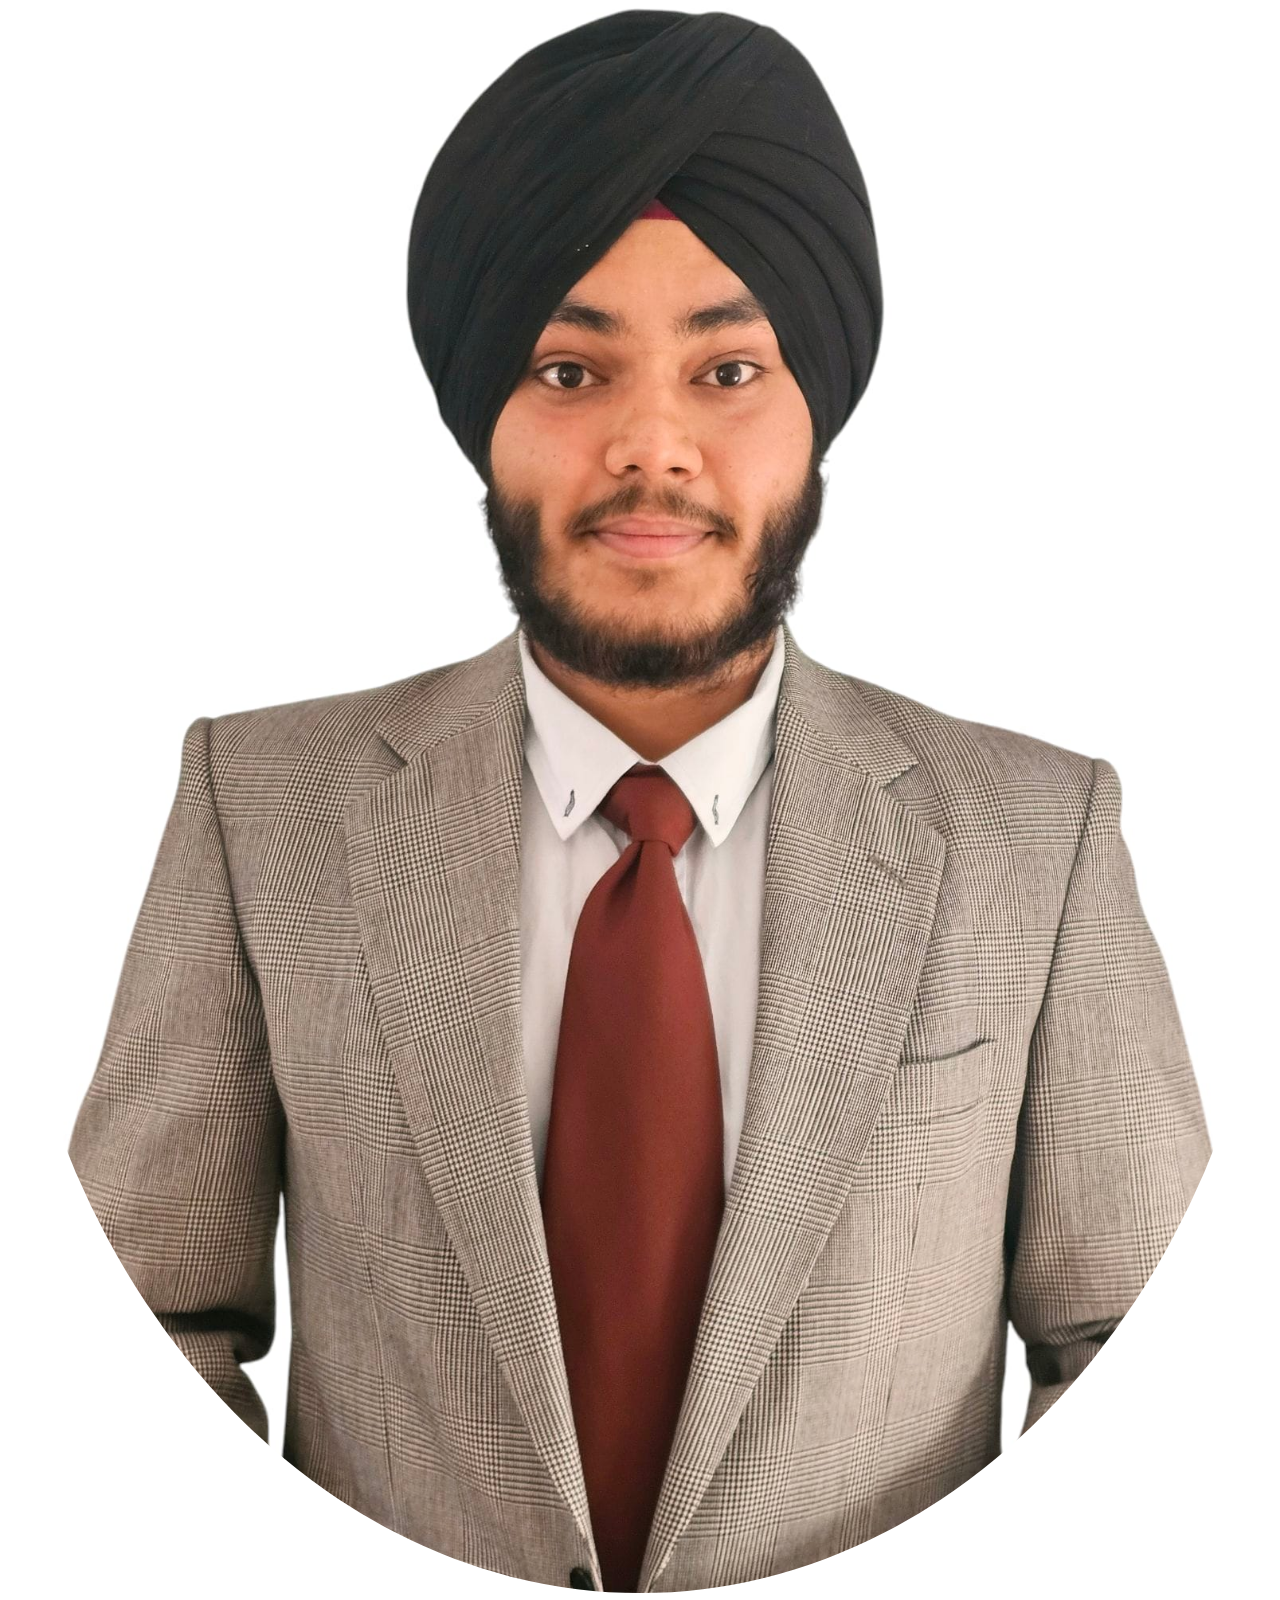
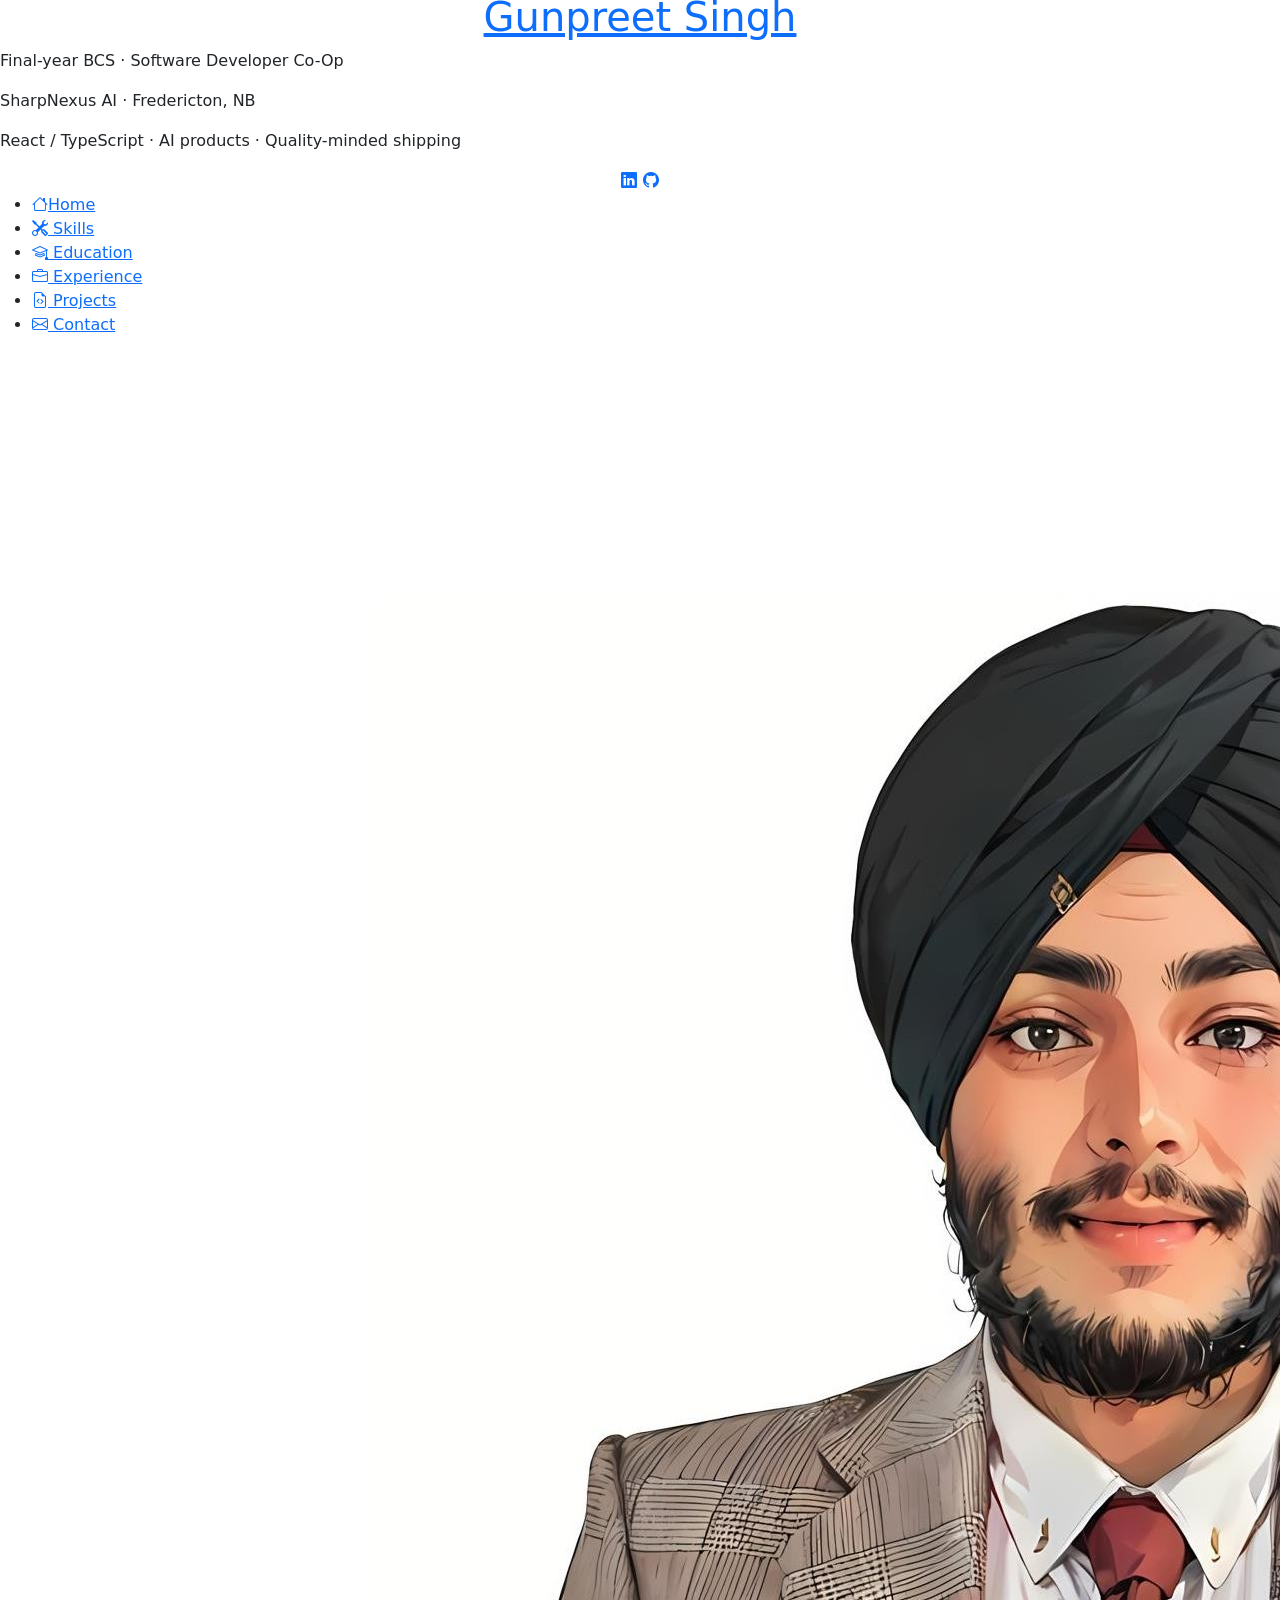
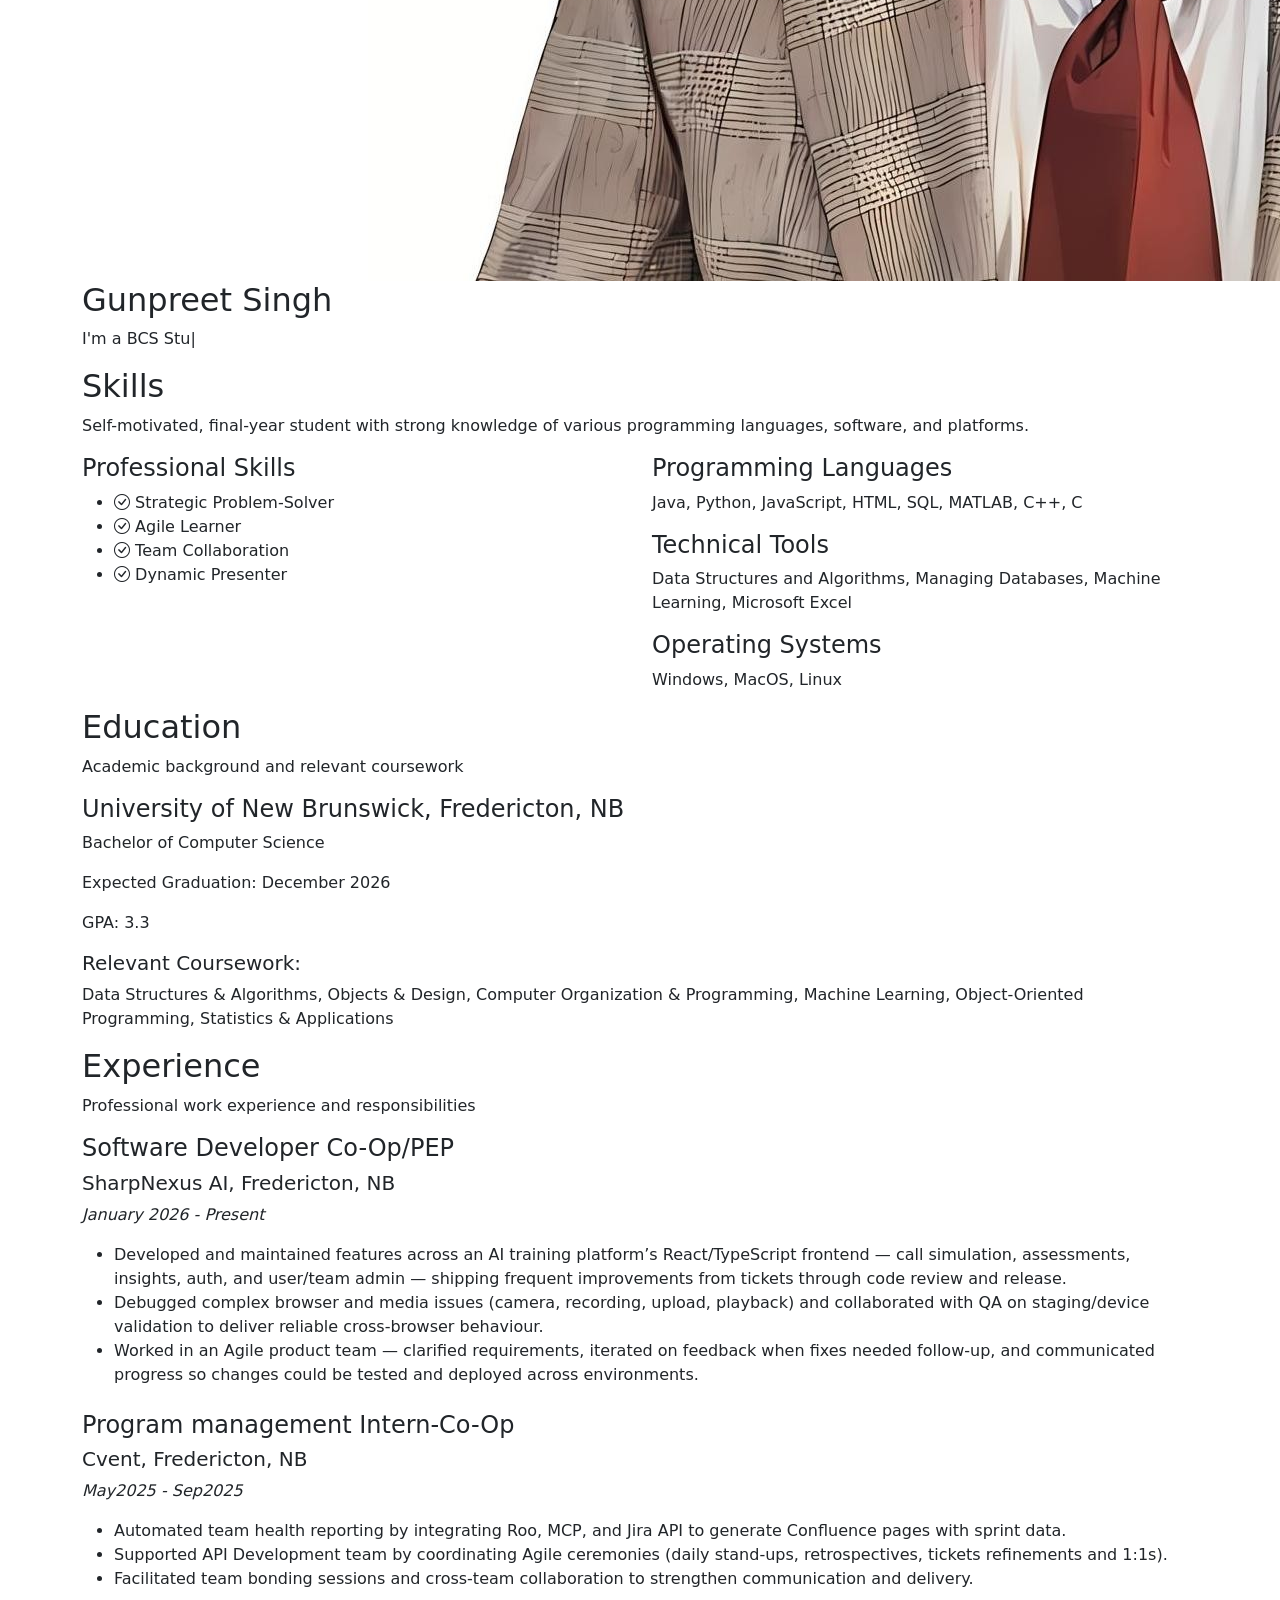
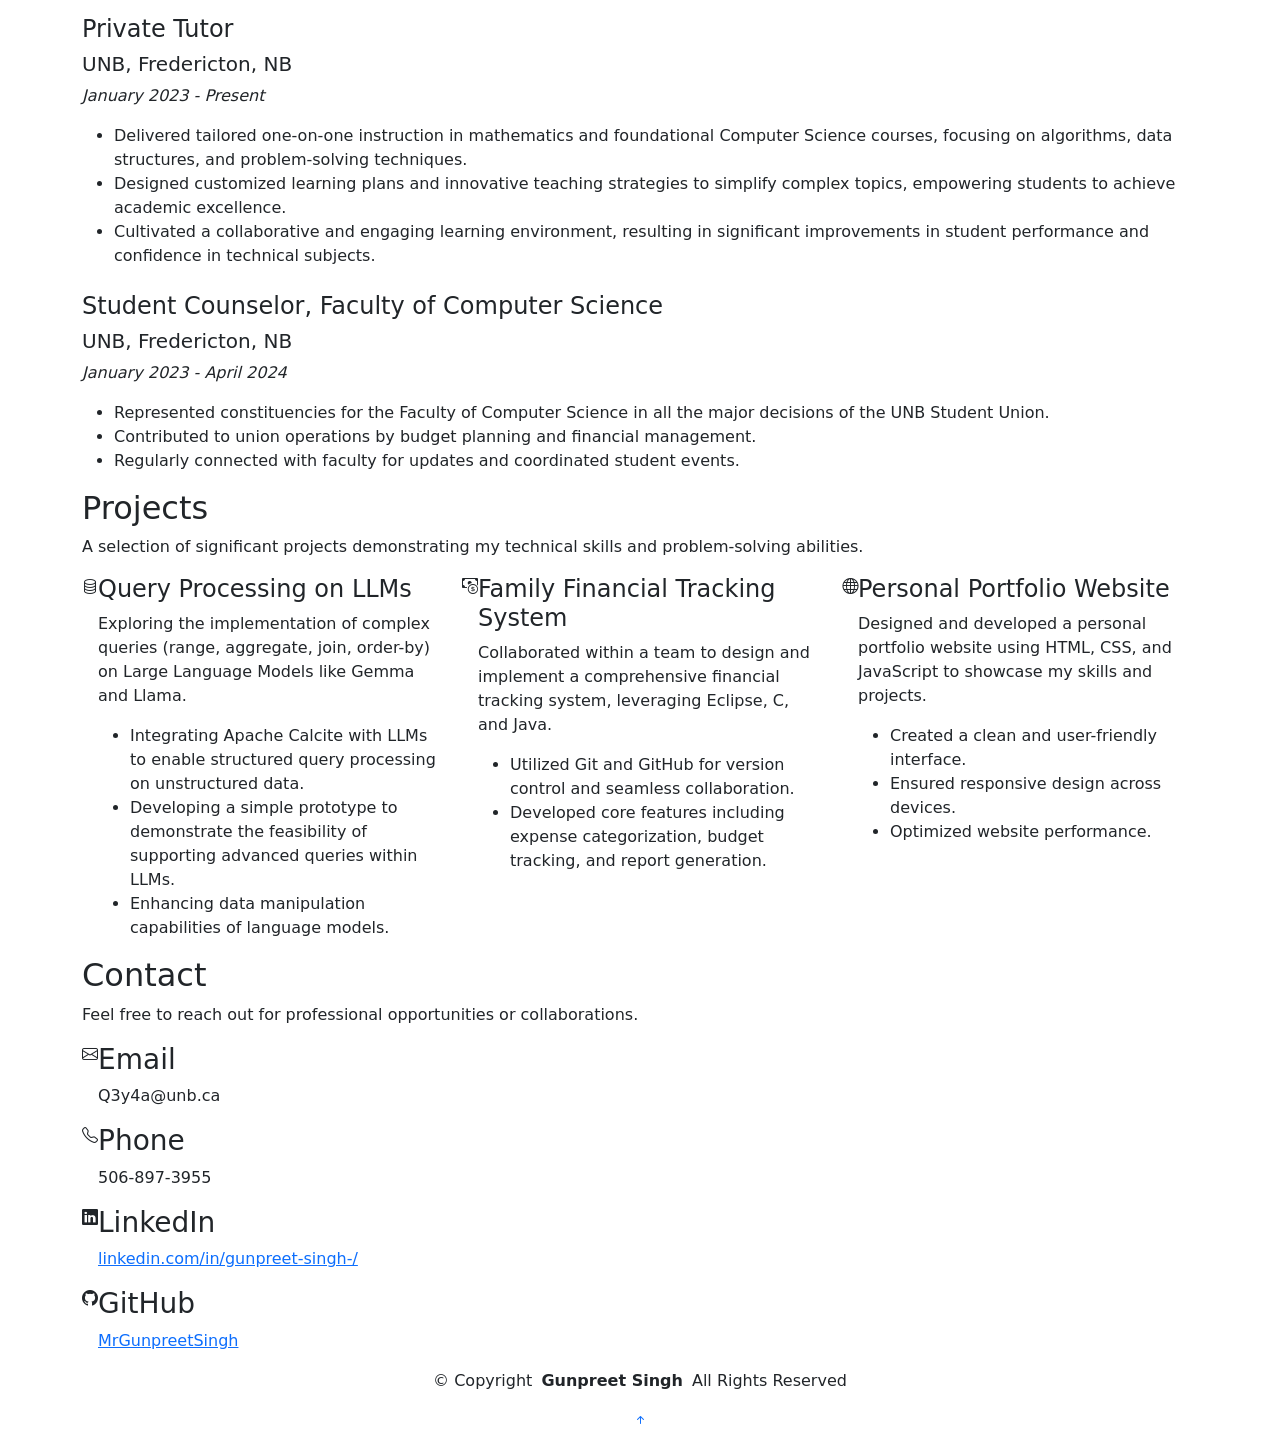
==== commit e9f758f8: "Updated floating text Need updates on floating myself" ====
--- a/index.html
+++ b/index.html
@@ -80,7 +80,7 @@
 
       <div class="container" data-aos="fade-up" data-aos-delay="100">
         <h2>Gunpreet Singh</h2>
-        <p>I'm <span class="typed" data-typed-items="a BCS Student, a Programmer, a Problem Solver, interested in Web Development, interested in Quality Engineering, interested in exploring new technologies">a BCS Student</span></p>
+        <p>I'm <span class="typed" data-typed-items="a BCS Student, a Programmer, a Problem Solver, an aspiring Software Entrepreneur, always open to new challenges, interested in exploring new technologies">a BCS Student</span></p>
       </div>
 
     </section><!-- /Hero Section -->
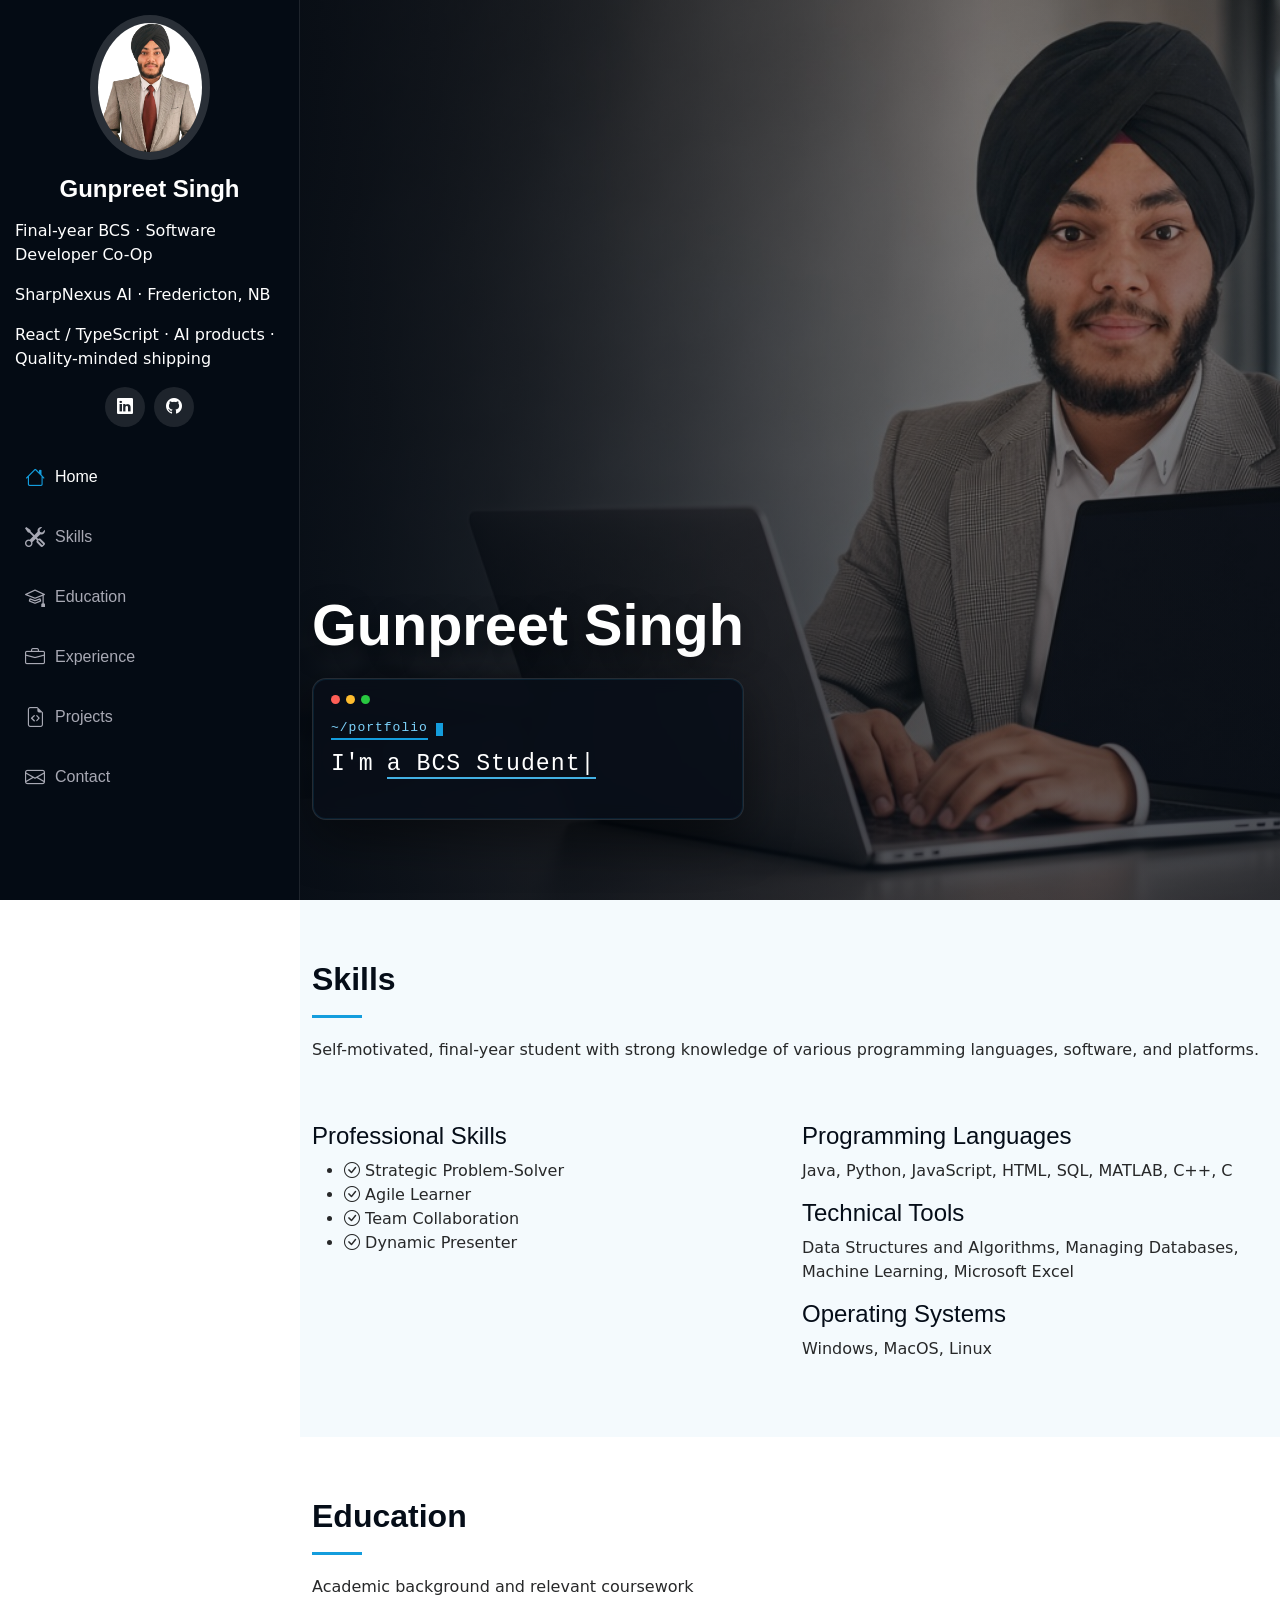
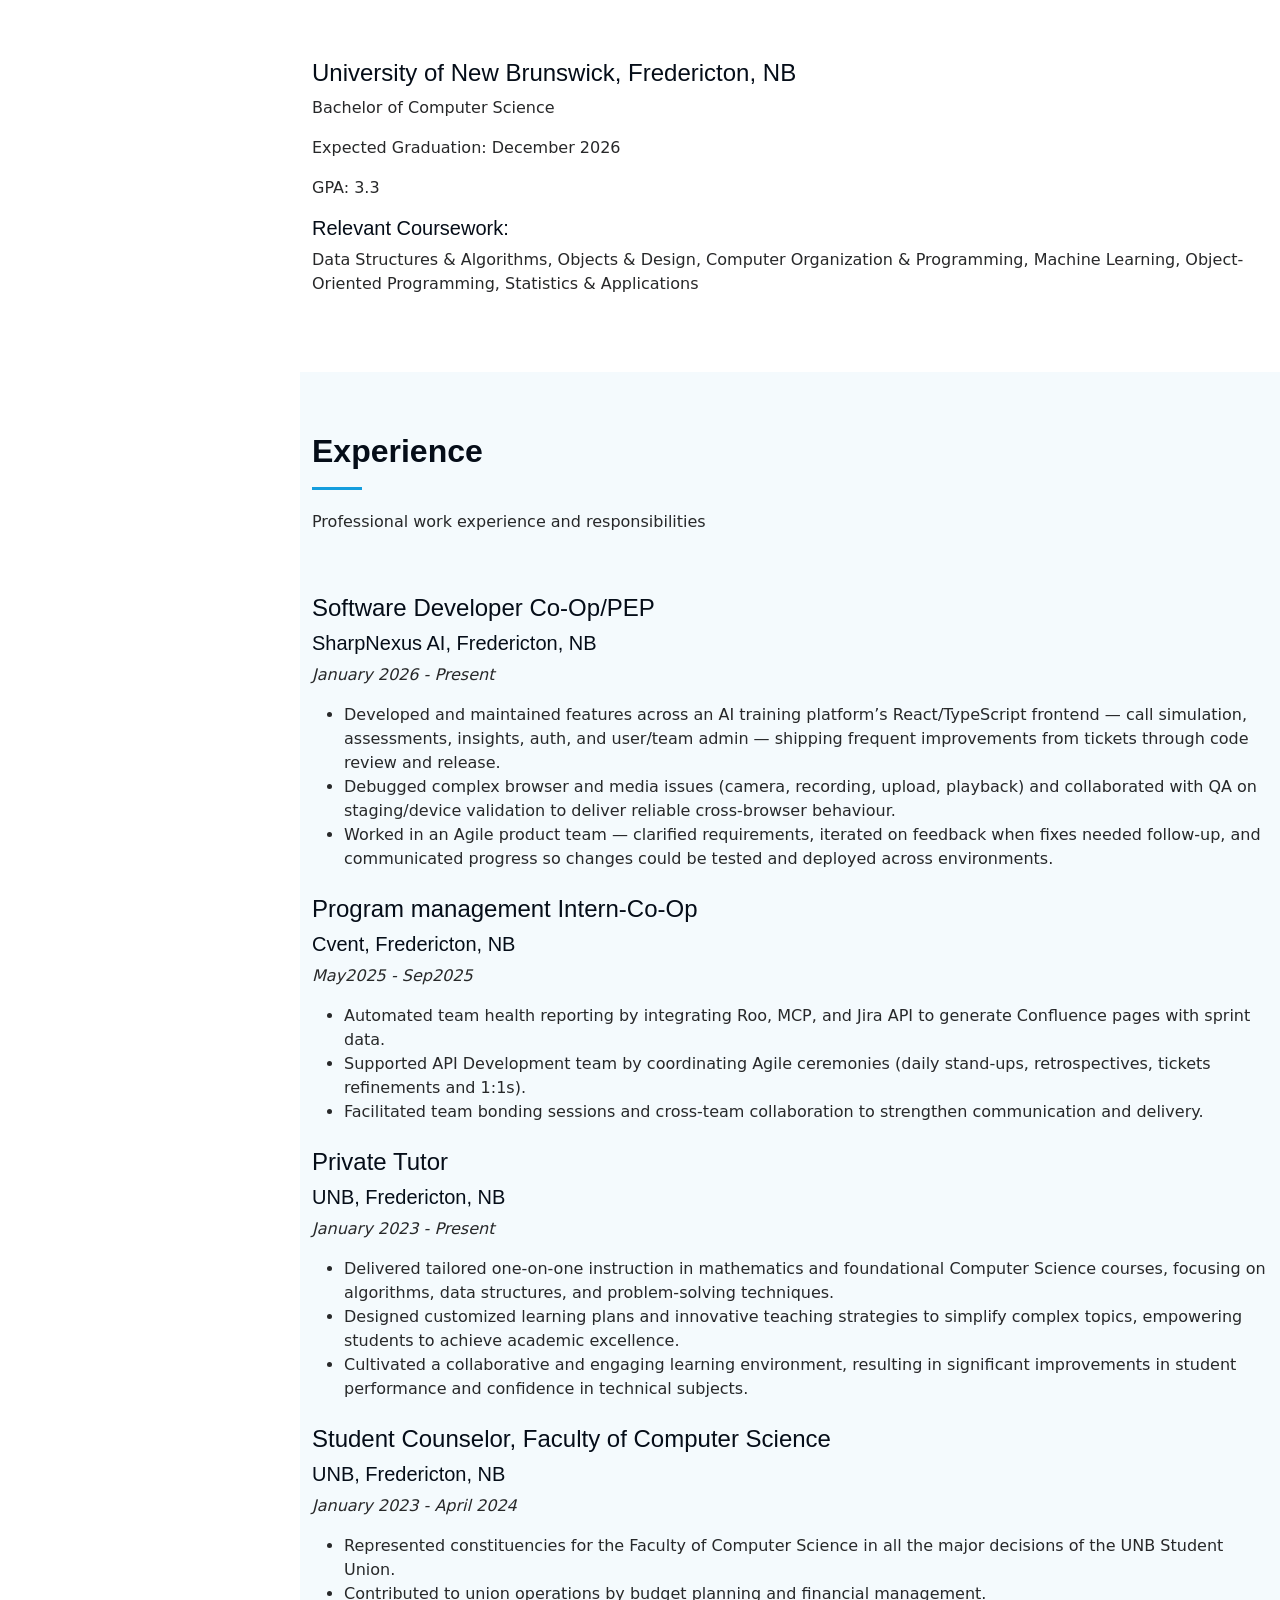
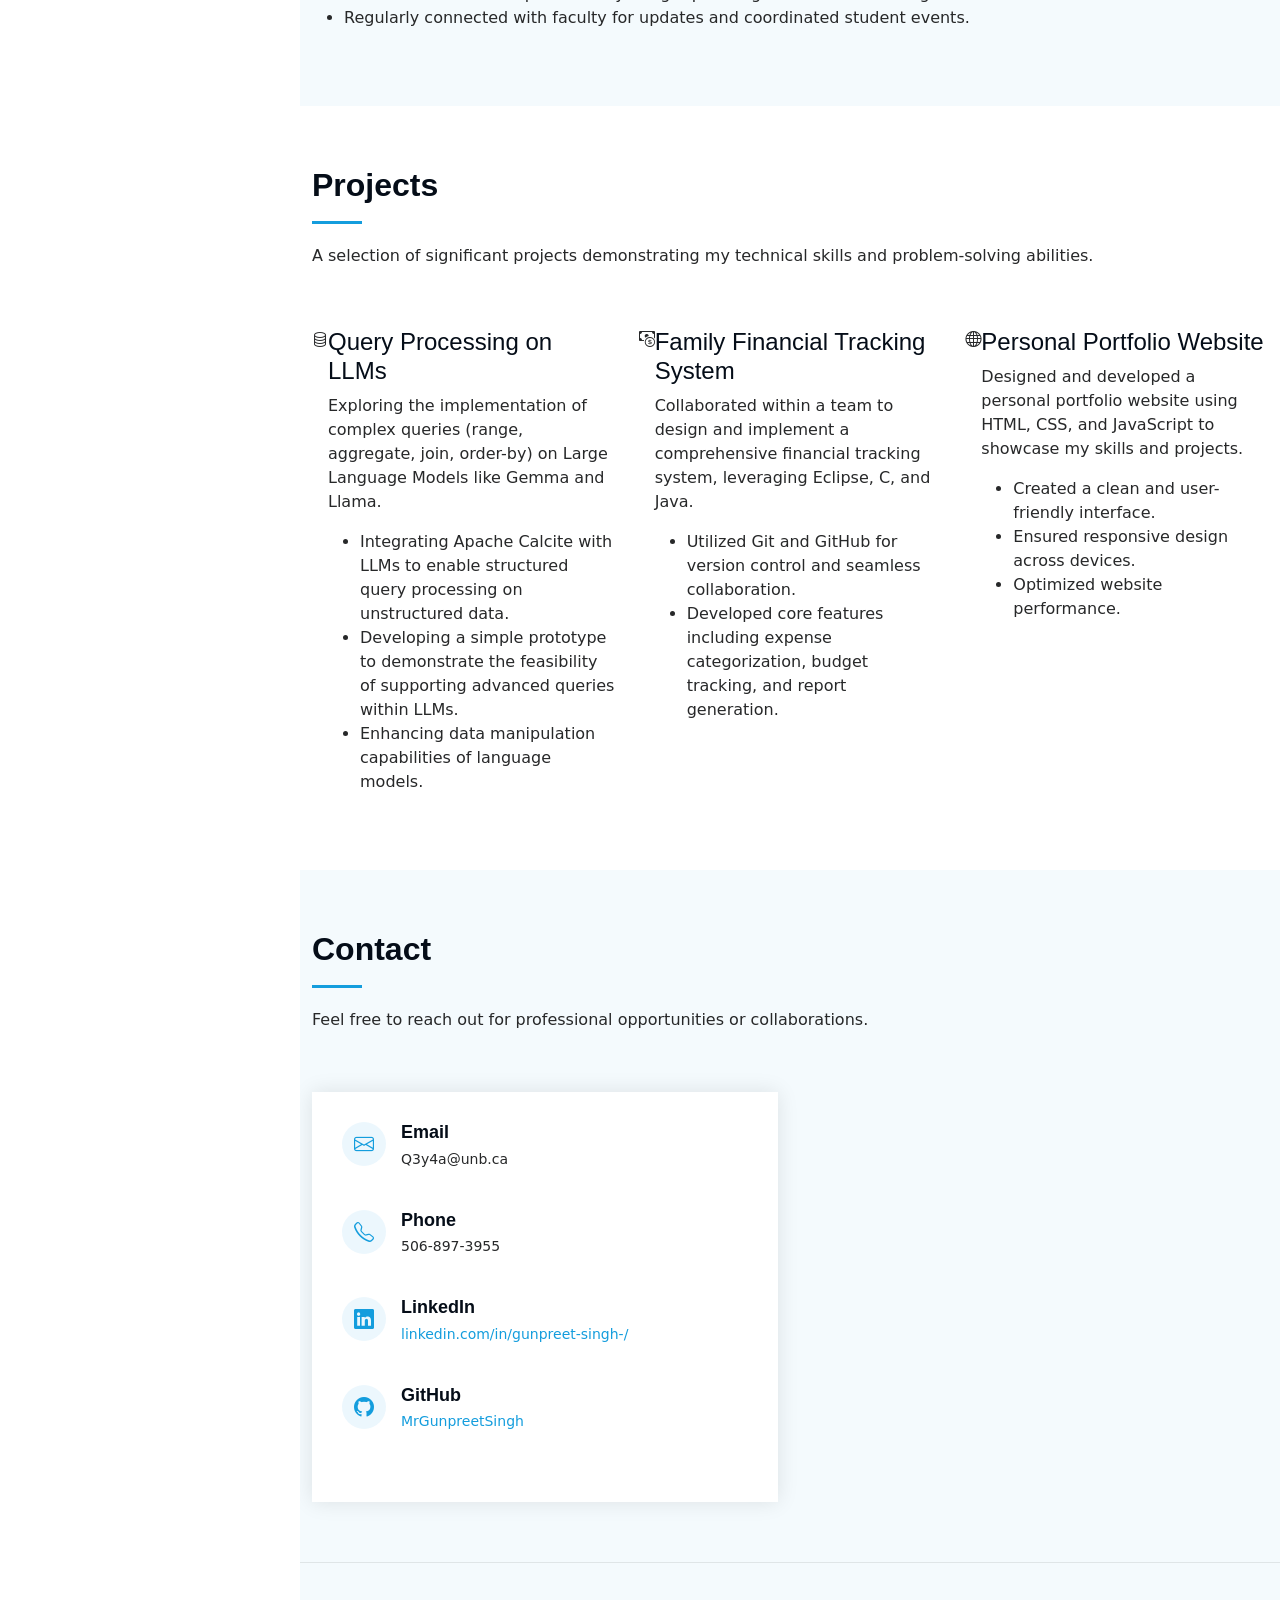
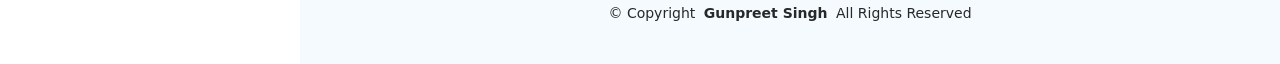
==== commit 7d5bb7cf: "Updated Bg pic Need some new picture" ====
--- a/index.html
+++ b/index.html
@@ -74,13 +74,24 @@
   <main class="main">
 
     <!-- Hero Section -->
-    <section id="hero" class="hero section dark-background">
-
-      <img src="assets/img/hero-bg.jpg" alt="" data-aos="fade-in" class="">
-
-      <div class="container" data-aos="fade-up" data-aos-delay="100">
-        <h2>Gunpreet Singh</h2>
-        <p>I'm <span class="typed" data-typed-items="a BCS Student, a Programmer, a Problem Solver, an aspiring Software Entrepreneur, always open to new challenges, interested in exploring new technologies">a BCS Student</span></p>
+    <section id="hero" class="hero section dark-background hero-coding">
+
+      <img src="assets/img/hero-coding.jpg" alt="Gunpreet Singh working on a laptop" data-aos="fade-in" class="">
+
+      <div class="container" data-aos="fade-up" data-aos-delay="100">
+        <div class="hero-copy">
+          <h2>Gunpreet Singh</h2>
+          <div class="hero-laptop-screen" aria-label="Laptop screen with rotating intro text">
+            <div class="hero-laptop-chrome">
+              <span></span><span></span><span></span>
+            </div>
+            <p class="hero-laptop-line">
+              <span class="hero-laptop-prompt">~/portfolio</span>
+              <span class="hero-laptop-cursor-block"></span>
+            </p>
+            <p>I'm <span class="typed" data-typed-items="a BCS Student, a Programmer, a Problem Solver, an aspiring Software Entrepreneur, always open to new challenges, interested in exploring new technologies">a BCS Student</span></p>
+          </div>
+        </div>
       </div>
 
     </section><!-- /Hero Section -->
--- a/assets/css/main.css
+++ b/assets/css/main.css
@@ -559,6 +559,7 @@
   width: 100%;
   height: 100%;
   object-fit: cover;
+  object-position: 70% center;
   z-index: 1;
 }
 
@@ -570,9 +571,26 @@
   z-index: 2;
 }
 
+.hero.hero-coding:before {
+  background:
+    linear-gradient(90deg, rgba(4, 11, 20, 0.82) 0%, rgba(4, 11, 20, 0.45) 42%, rgba(4, 11, 20, 0.18) 70%, rgba(4, 11, 20, 0.35) 100%),
+    linear-gradient(180deg, rgba(4, 11, 20, 0.15) 0%, rgba(4, 11, 20, 0.55) 100%);
+}
+
 .hero .container {
   position: relative;
   z-index: 3;
+}
+
+.hero.hero-coding .container {
+  display: flex;
+  align-items: flex-end;
+  min-height: calc(100vh - 160px);
+  width: 100%;
+}
+
+.hero .hero-copy {
+  max-width: 560px;
 }
 
 .hero h2 {
@@ -581,6 +599,12 @@
   font-weight: 700;
 }
 
+.hero.hero-coding h2 {
+  font-size: clamp(2.2rem, 5vw, 3.6rem);
+  text-shadow: 0 8px 28px rgba(0, 0, 0, 0.45);
+  margin-bottom: 18px;
+}
+
 .hero p {
   margin: 5px 0 0 0;
   font-size: 26px;
@@ -589,6 +613,103 @@
 .hero p span {
   letter-spacing: 1px;
   border-bottom: 2px solid var(--accent-color);
+}
+
+.hero-laptop-screen {
+  width: min(100%, 460px);
+  padding: 16px 18px 20px;
+  border-radius: 14px;
+  background: rgba(8, 14, 24, 0.88);
+  border: 1px solid rgba(255, 255, 255, 0.12);
+  box-shadow:
+    0 18px 50px rgba(0, 0, 0, 0.45),
+    inset 0 0 0 1px rgba(20, 157, 221, 0.12);
+  backdrop-filter: blur(8px);
+  animation: hero-screen-glow 3.2s ease-in-out infinite;
+}
+
+.hero-laptop-chrome {
+  display: flex;
+  gap: 6px;
+  margin-bottom: 14px;
+}
+
+.hero-laptop-chrome span {
+  width: 9px;
+  height: 9px;
+  border-radius: 50%;
+  background: #ff5f57;
+  display: inline-block;
+}
+
+.hero-laptop-chrome span:nth-child(2) {
+  background: #febc2e;
+}
+
+.hero-laptop-chrome span:nth-child(3) {
+  background: #28c840;
+}
+
+.hero-laptop-line {
+  display: flex;
+  align-items: center;
+  gap: 8px;
+  margin: 0 0 8px 0 !important;
+  font-size: 13px !important;
+  color: rgba(255, 255, 255, 0.55);
+  font-family: ui-monospace, SFMono-Regular, Menlo, Consolas, monospace;
+}
+
+.hero-laptop-prompt {
+  color: #7dd3fc;
+}
+
+.hero-laptop-cursor-block {
+  width: 7px;
+  height: 13px;
+  background: var(--accent-color);
+  display: inline-block;
+  animation: hero-caret-blink 1s steps(1) infinite;
+}
+
+.hero-laptop-screen > p:last-child {
+  margin: 0;
+  font-size: clamp(1.05rem, 2.4vw, 1.45rem);
+  font-family: ui-monospace, SFMono-Regular, Menlo, Consolas, monospace;
+  line-height: 1.45;
+  min-height: 2.2em;
+}
+
+.hero-laptop-screen > p:last-child span {
+  border-bottom-color: color-mix(in srgb, var(--accent-color), white 20%);
+}
+
+@keyframes hero-caret-blink {
+  0%,
+  50% {
+    opacity: 1;
+  }
+
+  50.01%,
+  100% {
+    opacity: 0;
+  }
+}
+
+@keyframes hero-screen-glow {
+  0%,
+  100% {
+    box-shadow:
+      0 18px 50px rgba(0, 0, 0, 0.45),
+      inset 0 0 0 1px rgba(20, 157, 221, 0.12);
+  }
+
+  50% {
+    box-shadow:
+      0 18px 50px rgba(0, 0, 0, 0.45),
+      0 0 28px rgba(20, 157, 221, 0.18),
+      inset 0 0 0 1px rgba(20, 157, 221, 0.28);
+  }
 }
 
 .hero .social-links {
@@ -615,6 +736,20 @@
 
   .hero p {
     font-size: 20px;
+  }
+
+  .hero.hero-coding .container {
+    align-items: center;
+    min-height: auto;
+  }
+
+  .hero img {
+    object-position: 80% center;
+  }
+
+  .hero.hero-coding:before {
+    background:
+      linear-gradient(180deg, rgba(4, 11, 20, 0.35) 0%, rgba(4, 11, 20, 0.78) 58%, rgba(4, 11, 20, 0.9) 100%);
   }
 }
 
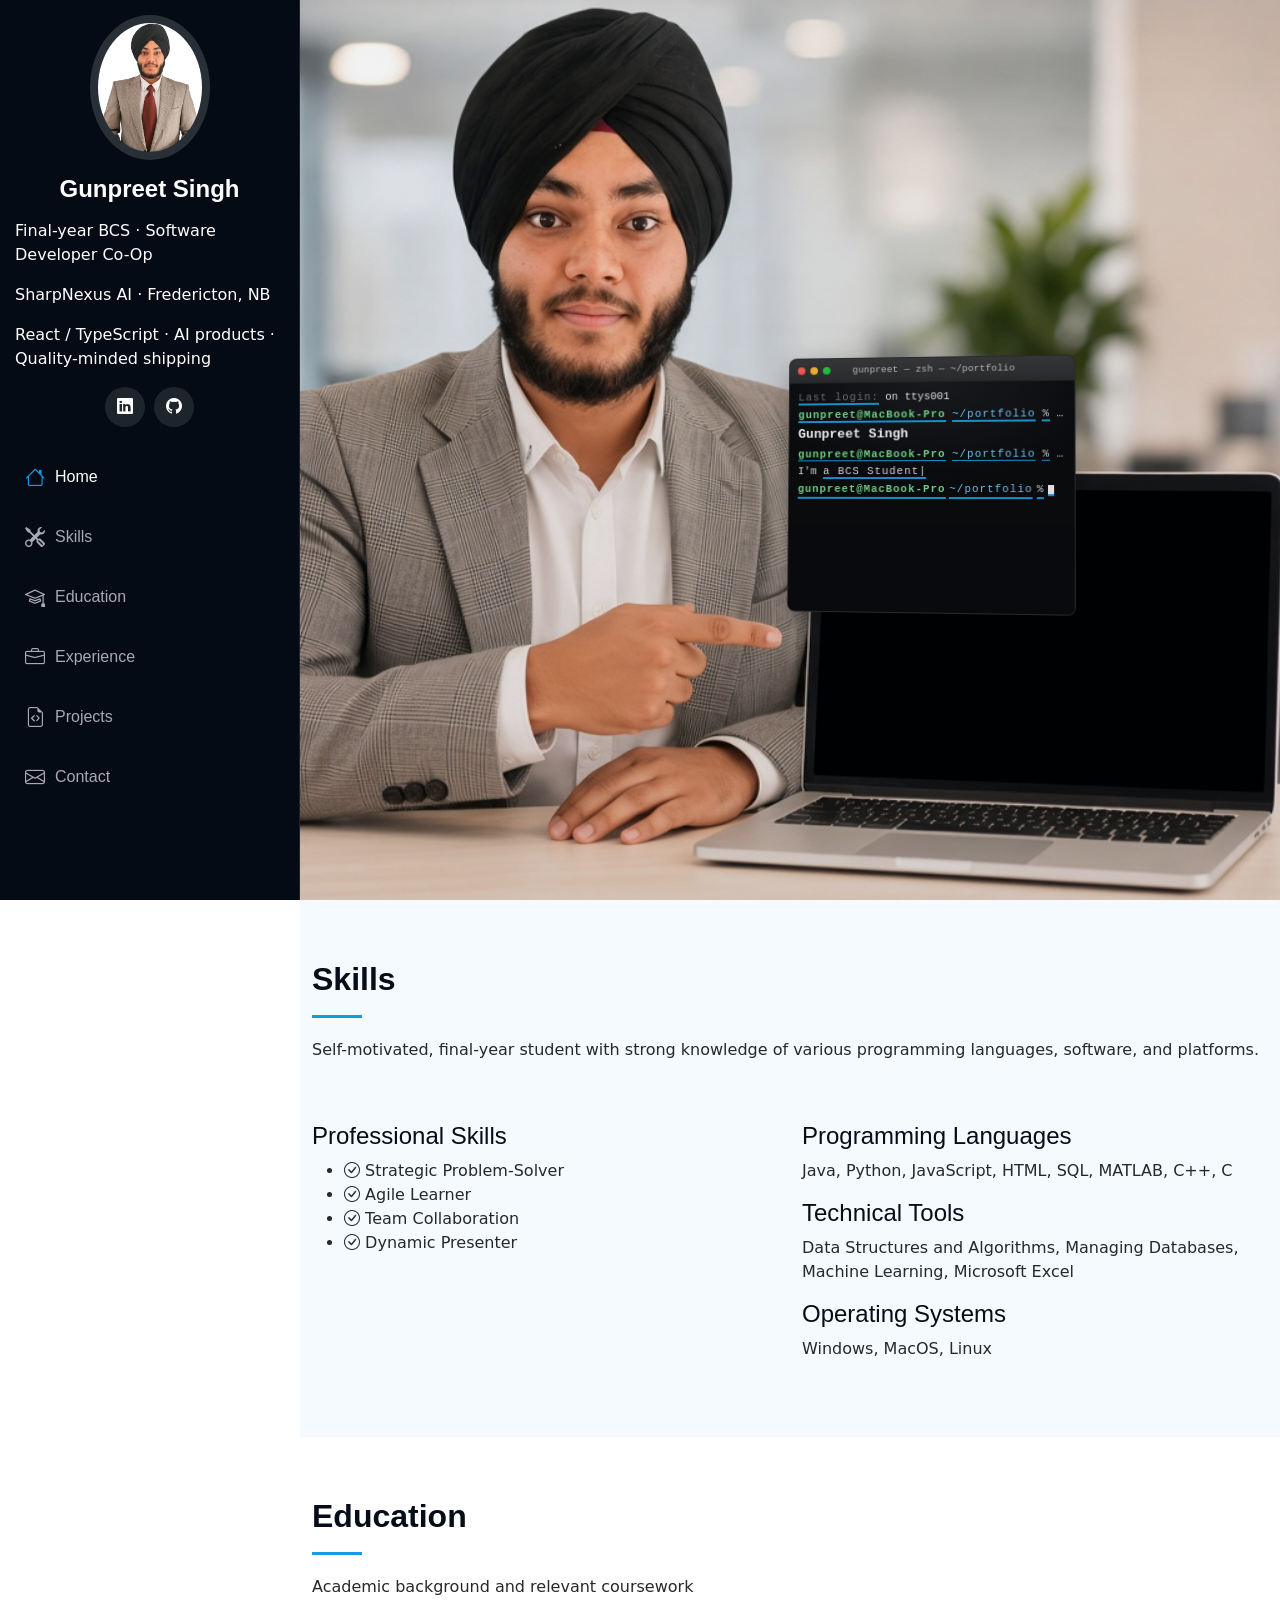
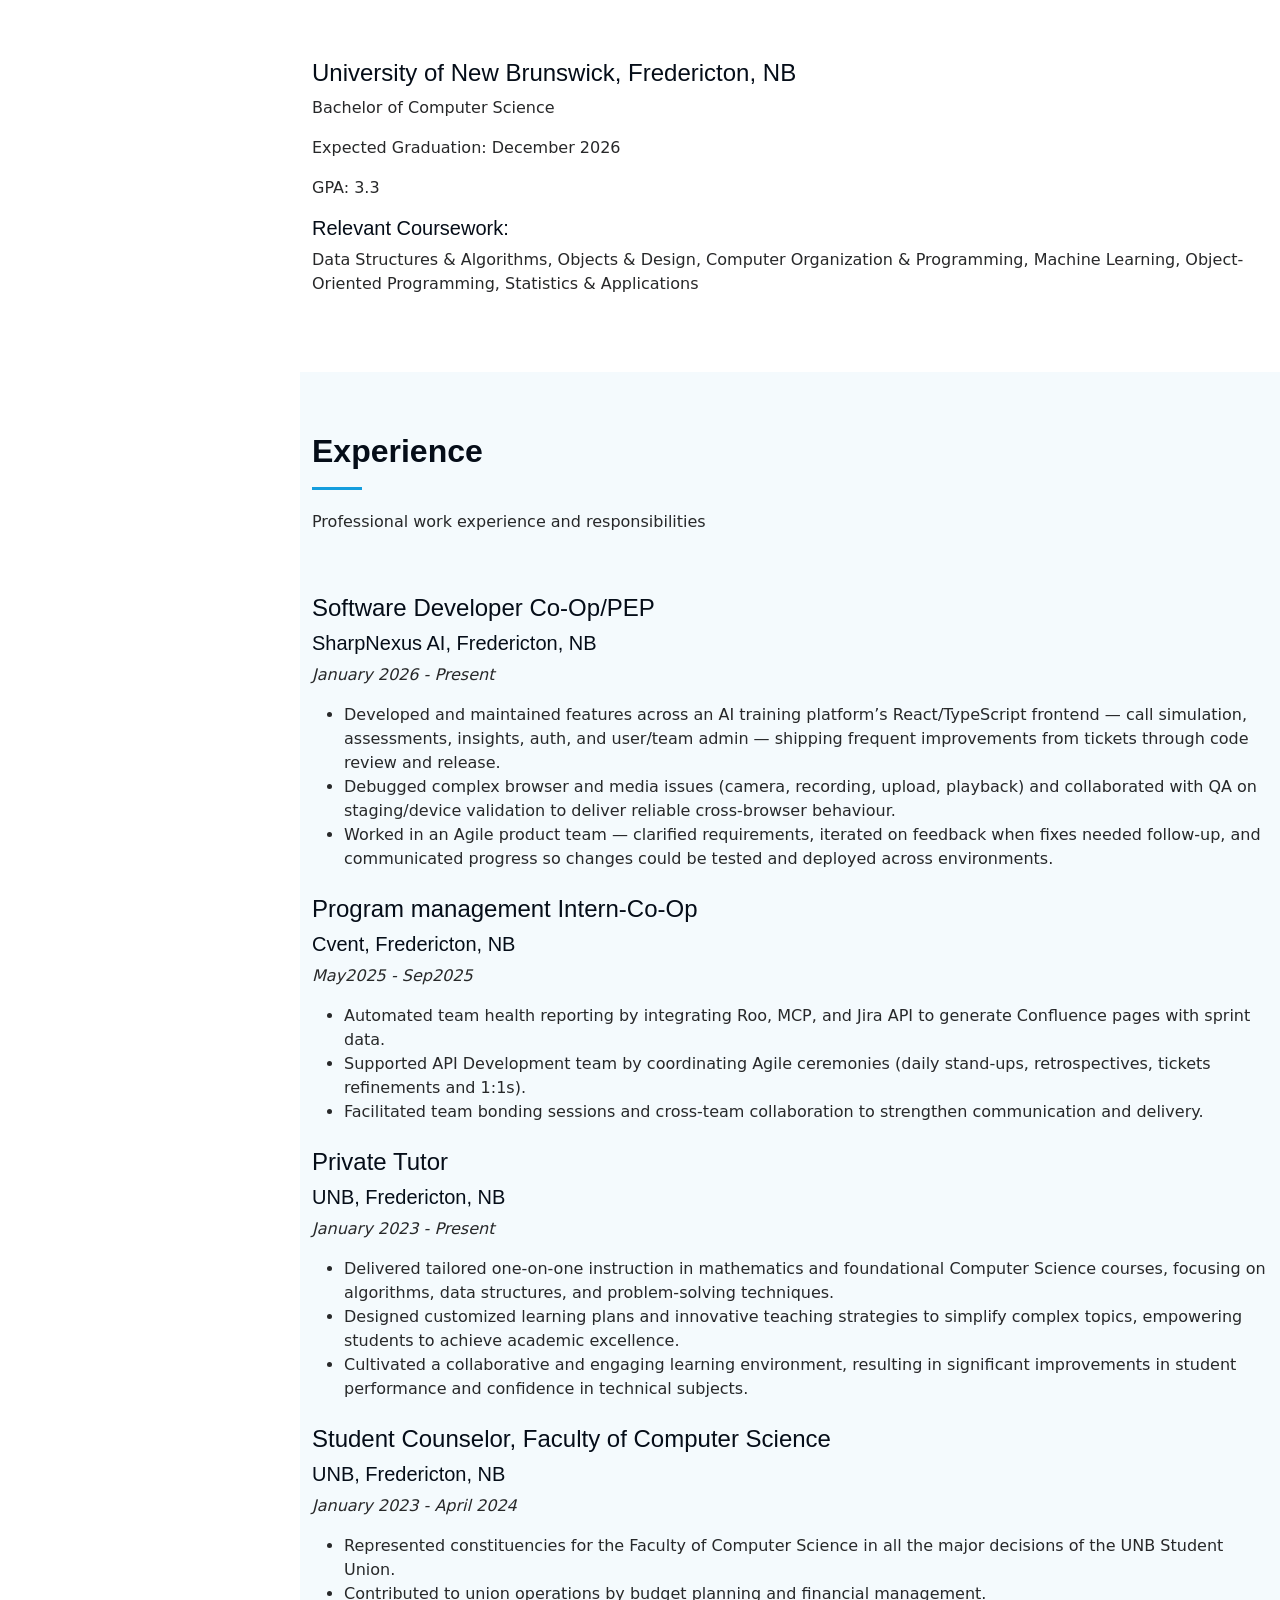
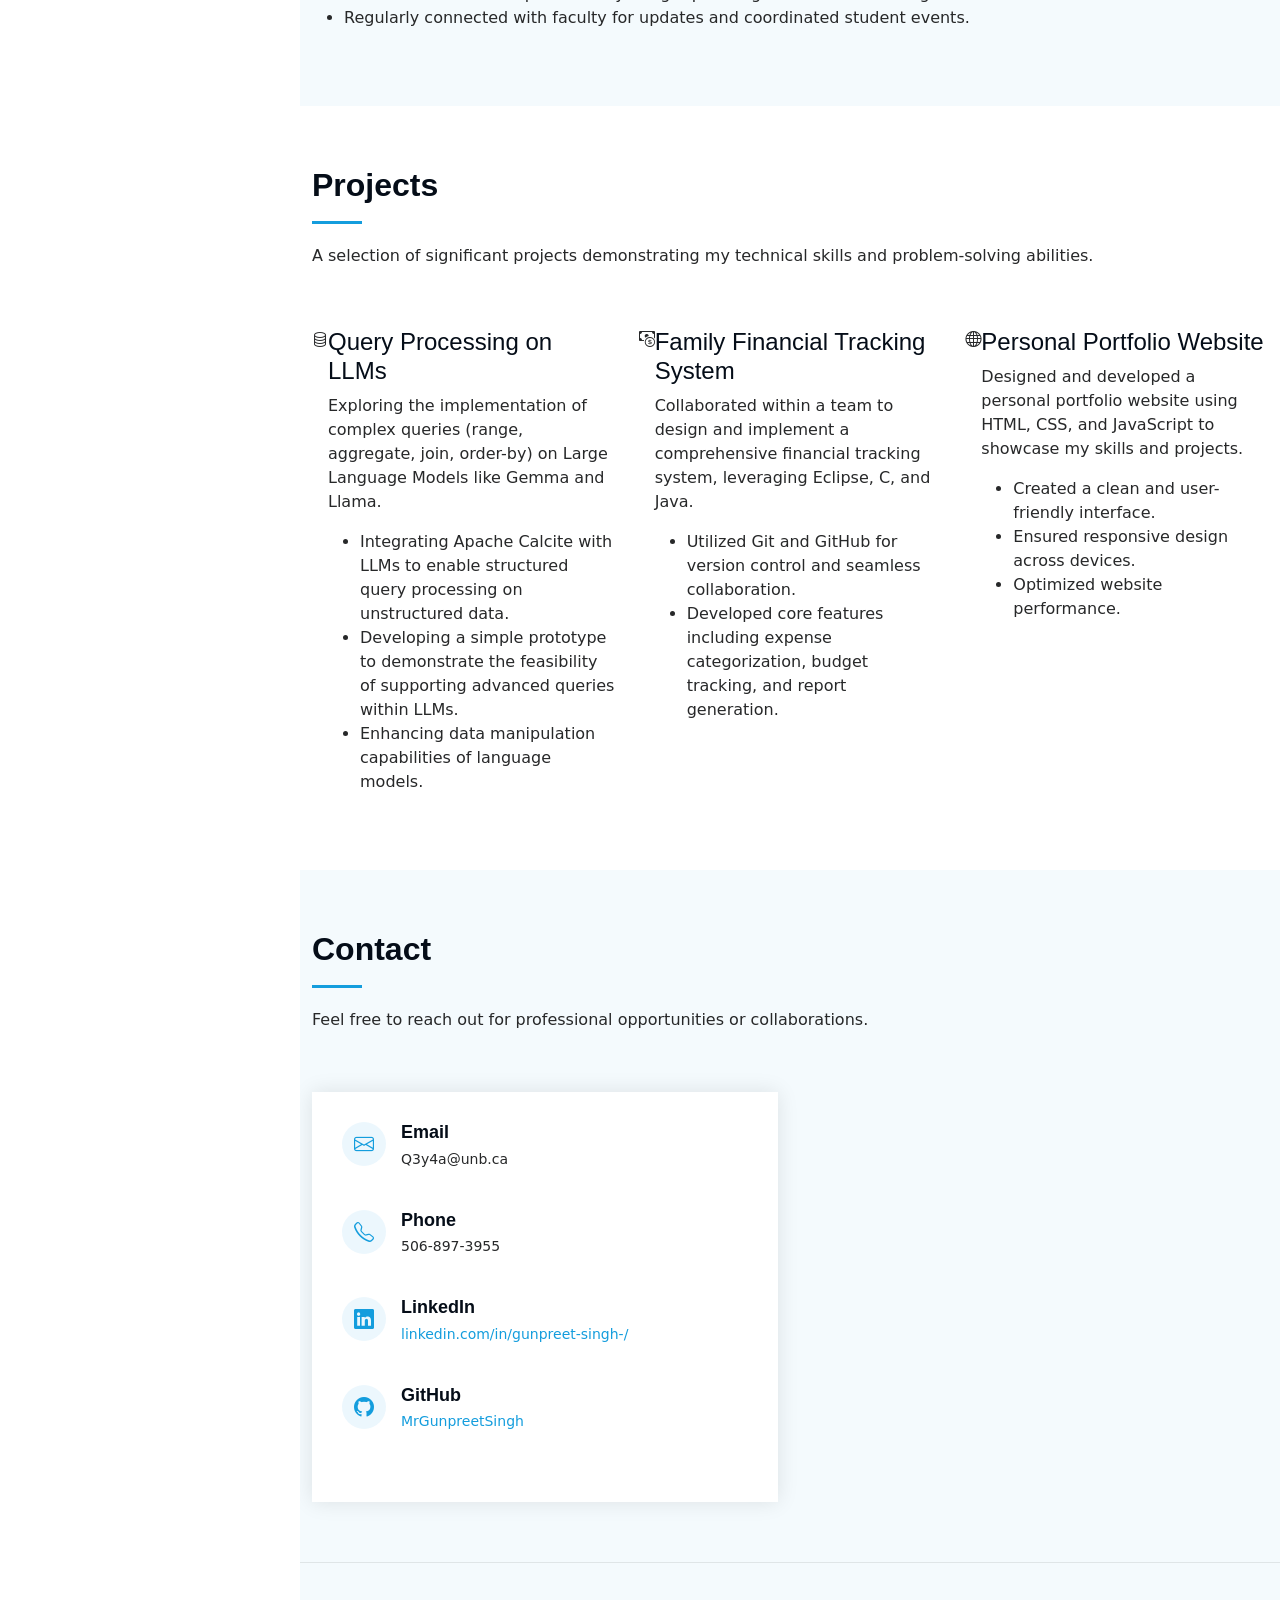
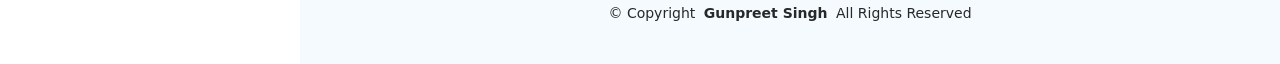
==== commit 63ff2040: "Fixed bg picture Needed fix on bg pic" ====
--- a/index.html
+++ b/index.html
@@ -76,20 +76,25 @@
     <!-- Hero Section -->
     <section id="hero" class="hero section dark-background hero-coding">
 
-      <img src="assets/img/hero-coding.jpg" alt="Gunpreet Singh working on a laptop" data-aos="fade-in" class="">
-
-      <div class="container" data-aos="fade-up" data-aos-delay="100">
-        <div class="hero-copy">
-          <h2>Gunpreet Singh</h2>
-          <div class="hero-laptop-screen" aria-label="Laptop screen with rotating intro text">
-            <div class="hero-laptop-chrome">
-              <span></span><span></span><span></span>
-            </div>
-            <p class="hero-laptop-line">
-              <span class="hero-laptop-prompt">~/portfolio</span>
-              <span class="hero-laptop-cursor-block"></span>
-            </p>
-            <p>I'm <span class="typed" data-typed-items="a BCS Student, a Programmer, a Problem Solver, an aspiring Software Entrepreneur, always open to new challenges, interested in exploring new technologies">a BCS Student</span></p>
+      <div class="hero-stage">
+        <img src="assets/img/hero-coding.jpg" alt="Gunpreet Singh pointing at a laptop" data-aos="fade-in">
+
+        <div class="hero-screen-fit" aria-label="MacBook terminal on laptop screen">
+          <div class="hero-mac-terminal">
+            <div class="hero-mac-titlebar">
+              <div class="hero-laptop-chrome" aria-hidden="true">
+                <span></span><span></span><span></span>
+              </div>
+              <span class="hero-mac-title">gunpreet — zsh — ~/portfolio</span>
+            </div>
+            <div class="hero-mac-body">
+              <p class="hero-mac-line"><span class="hero-mac-dim">Last login:</span> on ttys001</p>
+              <p class="hero-mac-line"><span class="hero-mac-prompt">gunpreet@MacBook-Pro</span> <span class="hero-mac-path">~/portfolio</span> <span class="hero-mac-pct">%</span> whoami</p>
+              <p class="hero-mac-line hero-mac-name">Gunpreet Singh</p>
+              <p class="hero-mac-line"><span class="hero-mac-prompt">gunpreet@MacBook-Pro</span> <span class="hero-mac-path">~/portfolio</span> <span class="hero-mac-pct">%</span> echo $ROLE</p>
+              <p class="hero-mac-line hero-mac-typed">I'm <span class="typed" data-typed-items="a BCS Student, a Programmer, a Problem Solver, an aspiring Software Entrepreneur, always open to new challenges, interested in exploring new technologies">a BCS Student</span></p>
+              <p class="hero-mac-line hero-mac-ready"><span class="hero-mac-prompt">gunpreet@MacBook-Pro</span> <span class="hero-mac-path">~/portfolio</span> <span class="hero-mac-pct">%</span> <span class="hero-laptop-cursor-block"></span></p>
+            </div>
           </div>
         </div>
       </div>
--- a/assets/css/main.css
+++ b/assets/css/main.css
@@ -546,10 +546,11 @@
   width: 100%;
   min-height: 100vh;
   position: relative;
-  padding: 80px 0;
+  padding: 0;
   display: flex;
   align-items: center;
   justify-content: center;
+  overflow: hidden;
 }
 
 .hero img {
@@ -559,7 +560,7 @@
   width: 100%;
   height: 100%;
   object-fit: cover;
-  object-position: 70% center;
+  object-position: 62% center;
   z-index: 1;
 }
 
@@ -572,9 +573,8 @@
 }
 
 .hero.hero-coding:before {
-  background:
-    linear-gradient(90deg, rgba(4, 11, 20, 0.82) 0%, rgba(4, 11, 20, 0.45) 42%, rgba(4, 11, 20, 0.18) 70%, rgba(4, 11, 20, 0.35) 100%),
-    linear-gradient(180deg, rgba(4, 11, 20, 0.15) 0%, rgba(4, 11, 20, 0.55) 100%);
+  background: linear-gradient(180deg, rgba(4, 11, 20, 0.05) 0%, rgba(4, 11, 20, 0.12) 100%);
+  pointer-events: none;
 }
 
 .hero .container {
@@ -582,15 +582,126 @@
   z-index: 3;
 }
 
-.hero.hero-coding .container {
+.hero.hero-coding .hero-stage {
+  position: absolute;
+  inset: 0;
+  z-index: 1;
+}
+
+.hero.hero-coding .hero-stage > img {
+  z-index: 1;
+}
+
+/* Aligns the terminal to the blank MacBook screen in the hero photo */
+.hero.hero-coding .hero-screen-fit {
+  position: absolute;
+  z-index: 3;
+  left: 49.5%;
+  top: 39.5%;
+  width: 29.5%;
+  height: 28.5%;
   display: flex;
-  align-items: flex-end;
-  min-height: calc(100vh - 160px);
+  transform: perspective(900px) rotateY(-6deg) rotateX(2deg);
+  transform-origin: center center;
+}
+
+.hero-mac-terminal {
   width: 100%;
-}
-
-.hero .hero-copy {
-  max-width: 560px;
+  height: 100%;
+  display: flex;
+  flex-direction: column;
+  border-radius: 8px;
+  overflow: hidden;
+  background: #0b0b0d;
+  border: 1px solid rgba(255, 255, 255, 0.14);
+  box-shadow:
+    0 10px 28px rgba(0, 0, 0, 0.35),
+    inset 0 0 0 1px rgba(255, 255, 255, 0.04);
+  font-family: "SF Mono", ui-monospace, SFMono-Regular, Menlo, Monaco, Consolas, monospace;
+}
+
+.hero-mac-titlebar {
+  flex: 0 0 auto;
+  display: flex;
+  align-items: center;
+  gap: 8px;
+  padding: 5px 8px;
+  background: linear-gradient(180deg, #3a3a3c 0%, #2c2c2e 100%);
+  border-bottom: 1px solid rgba(0, 0, 0, 0.45);
+}
+
+.hero-mac-title {
+  flex: 1;
+  text-align: center;
+  font-size: clamp(0.45rem, 0.75vw, 0.7rem);
+  color: rgba(255, 255, 255, 0.72);
+  letter-spacing: 0.01em;
+  white-space: nowrap;
+  overflow: hidden;
+  text-overflow: ellipsis;
+  padding-right: 36px;
+}
+
+.hero-mac-body {
+  flex: 1;
+  min-height: 0;
+  padding: 7px 9px 8px;
+  overflow: hidden;
+  background:
+    radial-gradient(120% 80% at 50% 0%, rgba(40, 40, 45, 0.55), transparent 55%),
+    #0b0b0d;
+  color: #f5f5f7;
+}
+
+.hero-mac-line {
+  margin: 0 0 0.28em 0 !important;
+  font-size: clamp(0.48rem, 0.85vw, 0.78rem) !important;
+  line-height: 1.35;
+  letter-spacing: 0;
+  white-space: nowrap;
+  overflow: hidden;
+  text-overflow: ellipsis;
+}
+
+.hero-mac-dim {
+  color: rgba(255, 255, 255, 0.42);
+}
+
+.hero-mac-prompt {
+  color: #78e08f;
+  font-weight: 600;
+}
+
+.hero-mac-path {
+  color: #7dcfff;
+}
+
+.hero-mac-pct {
+  color: rgba(255, 255, 255, 0.85);
+}
+
+.hero-mac-name {
+  color: #ffffff !important;
+  font-weight: 700;
+  font-size: clamp(0.62rem, 1.05vw, 0.95rem) !important;
+}
+
+.hero-mac-typed {
+  color: #e8e8ed !important;
+  white-space: normal !important;
+  min-height: 1.35em;
+}
+
+.hero-mac-typed span {
+  letter-spacing: 0.02em;
+  border-bottom: 1px solid rgba(125, 207, 255, 0.7);
+}
+
+.hero-mac-ready {
+  display: flex;
+  align-items: center;
+  gap: 0.35em;
+  margin-top: 0.15em !important;
 }
 
 .hero h2 {
@@ -599,12 +710,6 @@
   font-weight: 700;
 }
 
-.hero.hero-coding h2 {
-  font-size: clamp(2.2rem, 5vw, 3.6rem);
-  text-shadow: 0 8px 28px rgba(0, 0, 0, 0.45);
-  margin-bottom: 18px;
-}
-
 .hero p {
   margin: 5px 0 0 0;
   font-size: 26px;
@@ -615,31 +720,19 @@
   border-bottom: 2px solid var(--accent-color);
 }
 
-.hero-laptop-screen {
-  width: min(100%, 460px);
-  padding: 16px 18px 20px;
-  border-radius: 14px;
-  background: rgba(8, 14, 24, 0.88);
-  border: 1px solid rgba(255, 255, 255, 0.12);
-  box-shadow:
-    0 18px 50px rgba(0, 0, 0, 0.45),
-    inset 0 0 0 1px rgba(20, 157, 221, 0.12);
-  backdrop-filter: blur(8px);
-  animation: hero-screen-glow 3.2s ease-in-out infinite;
-}
-
 .hero-laptop-chrome {
   display: flex;
-  gap: 6px;
-  margin-bottom: 14px;
+  gap: 5px;
+  flex-shrink: 0;
 }
 
 .hero-laptop-chrome span {
-  width: 9px;
-  height: 9px;
+  width: 8px;
+  height: 8px;
   border-radius: 50%;
   background: #ff5f57;
   display: inline-block;
+  box-shadow: inset 0 -1px 1px rgba(0, 0, 0, 0.25);
 }
 
 .hero-laptop-chrome span:nth-child(2) {
@@ -650,38 +743,13 @@
   background: #28c840;
 }
 
-.hero-laptop-line {
-  display: flex;
-  align-items: center;
-  gap: 8px;
-  margin: 0 0 8px 0 !important;
-  font-size: 13px !important;
-  color: rgba(255, 255, 255, 0.55);
-  font-family: ui-monospace, SFMono-Regular, Menlo, Consolas, monospace;
-}
-
-.hero-laptop-prompt {
-  color: #7dd3fc;
-}
-
 .hero-laptop-cursor-block {
-  width: 7px;
-  height: 13px;
-  background: var(--accent-color);
+  width: 0.55em;
+  height: 1em;
+  background: #f5f5f7;
   display: inline-block;
+  vertical-align: text-bottom;
   animation: hero-caret-blink 1s steps(1) infinite;
-}
-
-.hero-laptop-screen > p:last-child {
-  margin: 0;
-  font-size: clamp(1.05rem, 2.4vw, 1.45rem);
-  font-family: ui-monospace, SFMono-Regular, Menlo, Consolas, monospace;
-  line-height: 1.45;
-  min-height: 2.2em;
-}
-
-.hero-laptop-screen > p:last-child span {
-  border-bottom-color: color-mix(in srgb, var(--accent-color), white 20%);
 }
 
 @keyframes hero-caret-blink {
@@ -693,22 +761,6 @@
   50.01%,
   100% {
     opacity: 0;
-  }
-}
-
-@keyframes hero-screen-glow {
-  0%,
-  100% {
-    box-shadow:
-      0 18px 50px rgba(0, 0, 0, 0.45),
-      inset 0 0 0 1px rgba(20, 157, 221, 0.12);
-  }
-
-  50% {
-    box-shadow:
-      0 18px 50px rgba(0, 0, 0, 0.45),
-      0 0 28px rgba(20, 157, 221, 0.18),
-      inset 0 0 0 1px rgba(20, 157, 221, 0.28);
   }
 }
 
@@ -729,6 +781,16 @@
   color: var(--accent-color);
 }
 
+@media (max-width: 1199px) {
+  .hero.hero-coding .hero-screen-fit {
+    left: 47%;
+    top: 40%;
+    width: 34%;
+    height: 27%;
+    transform: perspective(900px) rotateY(-4deg) rotateX(2deg);
+  }
+}
+
 @media (max-width: 768px) {
   .hero h2 {
     font-size: 32px;
@@ -738,18 +800,46 @@
     font-size: 20px;
   }
 
-  .hero.hero-coding .container {
-    align-items: center;
-    min-height: auto;
-  }
-
-  .hero img {
-    object-position: 80% center;
+  .hero.hero-coding .hero-stage > img {
+    object-position: 72% center;
+  }
+
+  .hero.hero-coding .hero-screen-fit {
+    left: 50%;
+    top: auto;
+    bottom: 8%;
+    width: min(88vw, 360px);
+    height: auto;
+    min-height: 150px;
+    transform: translateX(-50%);
+  }
+
+  .hero-mac-terminal {
+    height: auto;
+    min-height: 150px;
+    border-radius: 10px;
+  }
+
+  .hero-mac-title {
+    font-size: 0.68rem;
+    padding-right: 28px;
+  }
+
+  .hero-mac-body {
+    padding: 10px 12px 12px;
+  }
+
+  .hero-mac-line {
+    font-size: 0.72rem !important;
+    white-space: normal;
+  }
+
+  .hero-mac-name {
+    font-size: 0.95rem !important;
   }
 
   .hero.hero-coding:before {
-    background:
-      linear-gradient(180deg, rgba(4, 11, 20, 0.35) 0%, rgba(4, 11, 20, 0.78) 58%, rgba(4, 11, 20, 0.9) 100%);
+    background: linear-gradient(180deg, rgba(4, 11, 20, 0.08) 0%, rgba(4, 11, 20, 0.35) 100%);
   }
 }
 
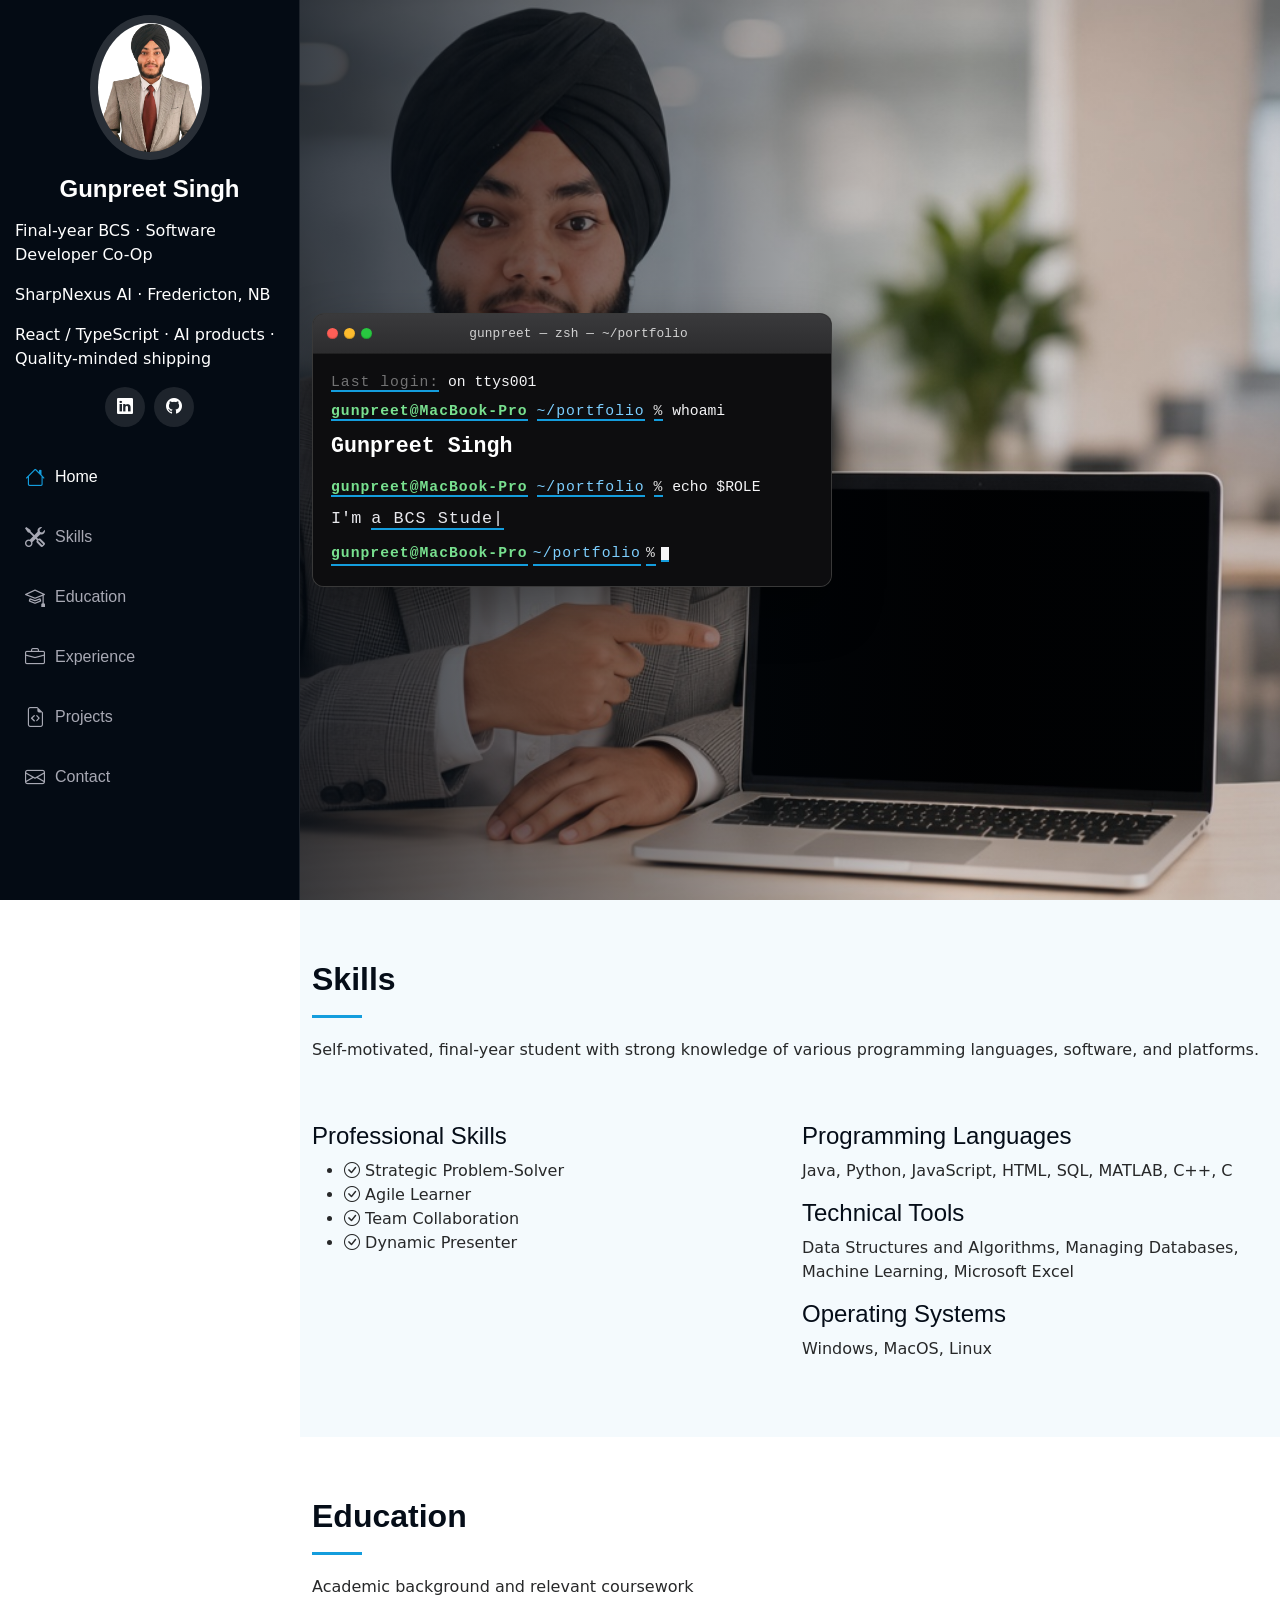
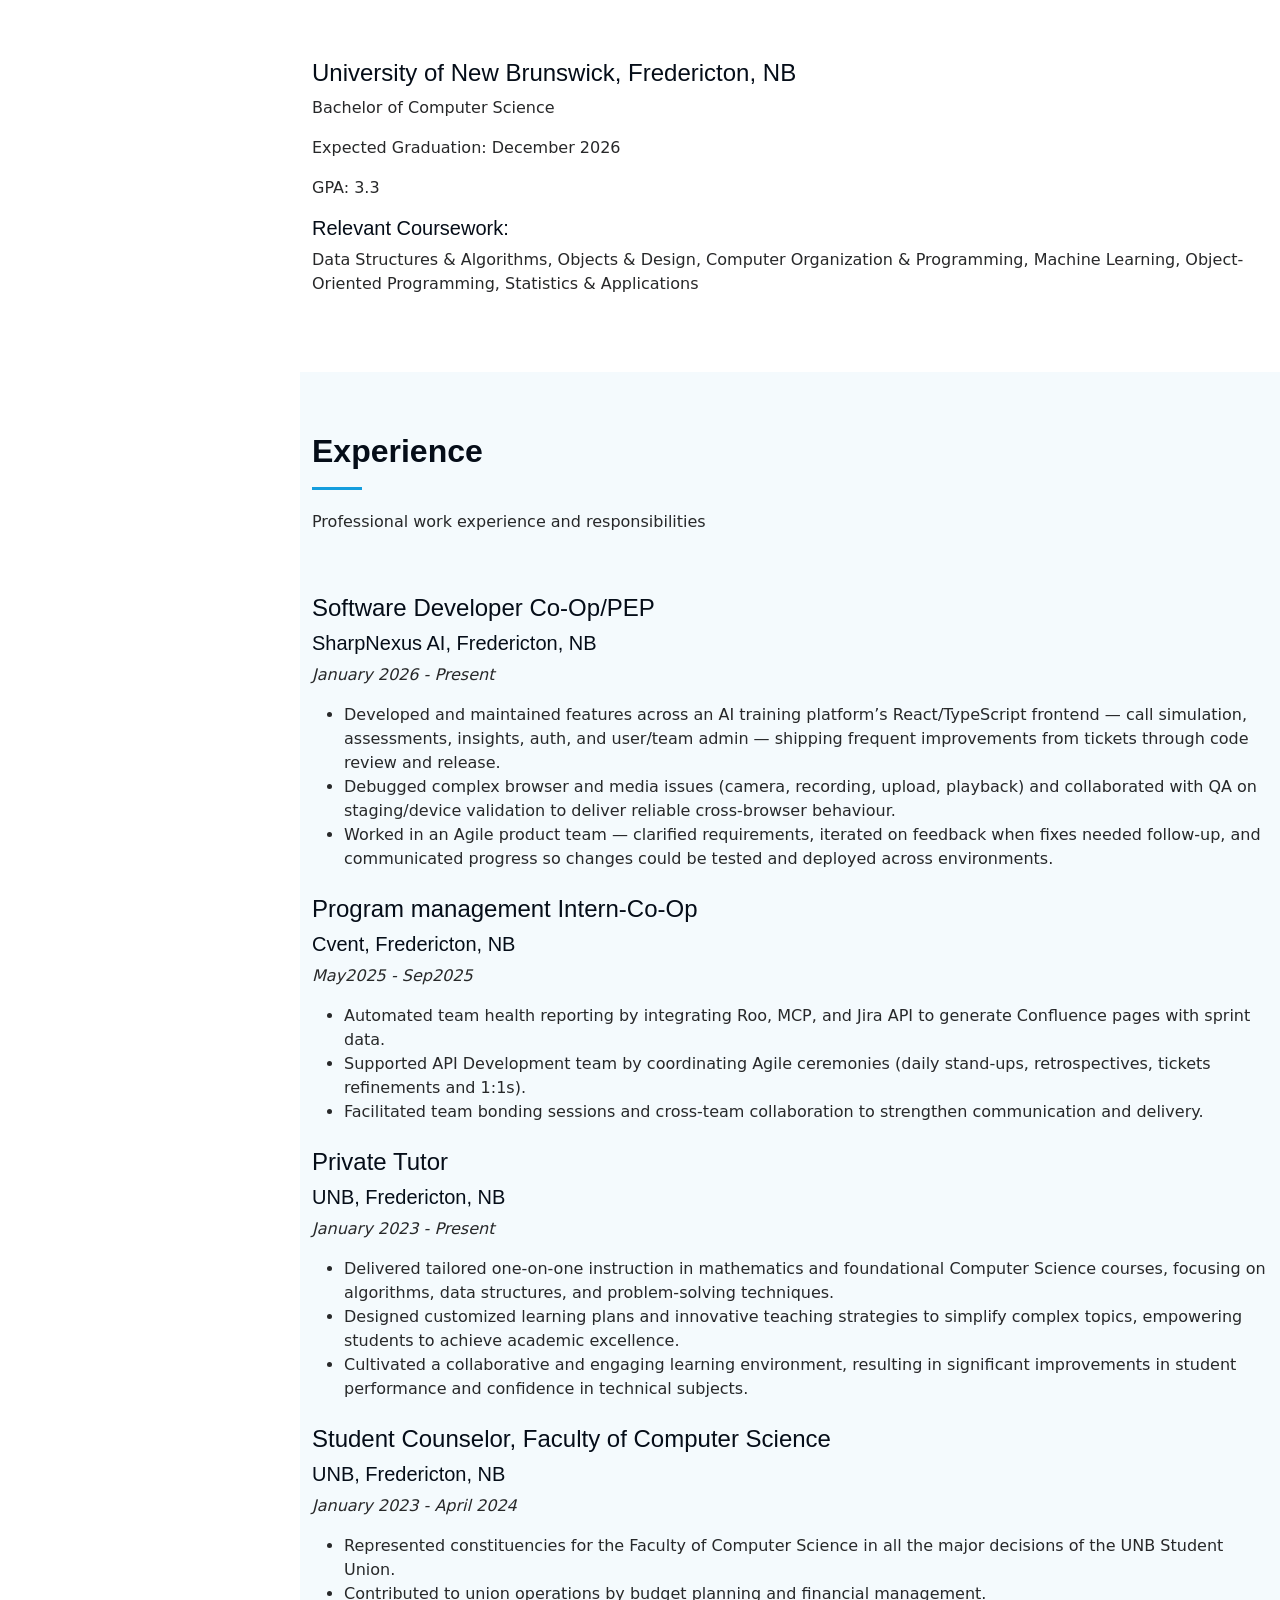
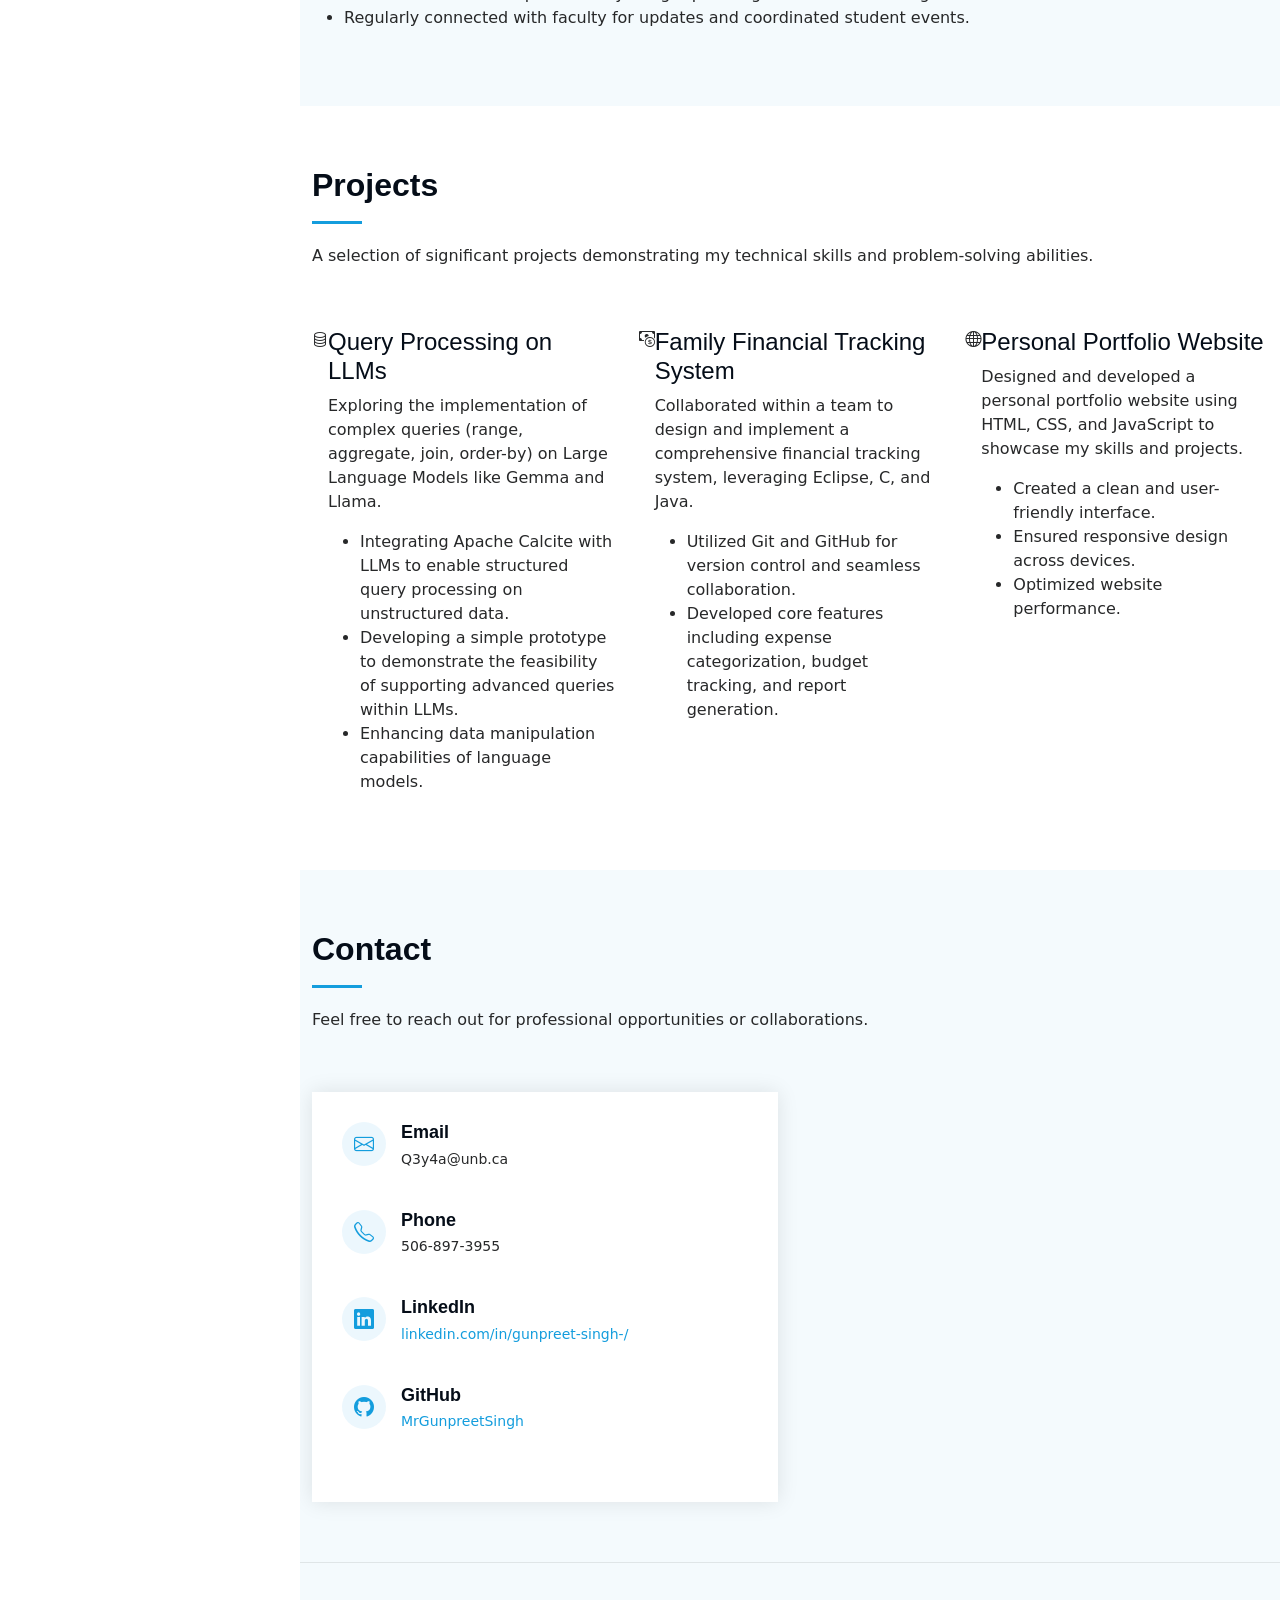
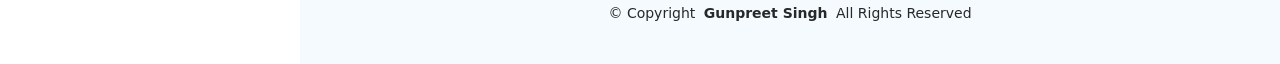
==== commit 4a9969a9: "fixed again" ====
--- a/index.html
+++ b/index.html
@@ -76,25 +76,23 @@
     <!-- Hero Section -->
     <section id="hero" class="hero section dark-background hero-coding">
 
-      <div class="hero-stage">
-        <img src="assets/img/hero-coding.jpg" alt="Gunpreet Singh pointing at a laptop" data-aos="fade-in">
-
-        <div class="hero-screen-fit" aria-label="MacBook terminal on laptop screen">
-          <div class="hero-mac-terminal">
-            <div class="hero-mac-titlebar">
-              <div class="hero-laptop-chrome" aria-hidden="true">
-                <span></span><span></span><span></span>
-              </div>
-              <span class="hero-mac-title">gunpreet — zsh — ~/portfolio</span>
-            </div>
-            <div class="hero-mac-body">
-              <p class="hero-mac-line"><span class="hero-mac-dim">Last login:</span> on ttys001</p>
-              <p class="hero-mac-line"><span class="hero-mac-prompt">gunpreet@MacBook-Pro</span> <span class="hero-mac-path">~/portfolio</span> <span class="hero-mac-pct">%</span> whoami</p>
-              <p class="hero-mac-line hero-mac-name">Gunpreet Singh</p>
-              <p class="hero-mac-line"><span class="hero-mac-prompt">gunpreet@MacBook-Pro</span> <span class="hero-mac-path">~/portfolio</span> <span class="hero-mac-pct">%</span> echo $ROLE</p>
-              <p class="hero-mac-line hero-mac-typed">I'm <span class="typed" data-typed-items="a BCS Student, a Programmer, a Problem Solver, an aspiring Software Entrepreneur, always open to new challenges, interested in exploring new technologies">a BCS Student</span></p>
-              <p class="hero-mac-line hero-mac-ready"><span class="hero-mac-prompt">gunpreet@MacBook-Pro</span> <span class="hero-mac-path">~/portfolio</span> <span class="hero-mac-pct">%</span> <span class="hero-laptop-cursor-block"></span></p>
-            </div>
+      <img src="assets/img/hero-coding.jpg" alt="Gunpreet Singh at his desk" data-aos="fade-in" class="hero-photo">
+
+      <div class="container hero-layout" data-aos="fade-up" data-aos-delay="100">
+        <div class="hero-mac-terminal" aria-label="Terminal intro">
+          <div class="hero-mac-titlebar">
+            <div class="hero-laptop-chrome" aria-hidden="true">
+              <span></span><span></span><span></span>
+            </div>
+            <span class="hero-mac-title">gunpreet — zsh — ~/portfolio</span>
+          </div>
+          <div class="hero-mac-body">
+            <p class="hero-mac-line"><span class="hero-mac-dim">Last login:</span> on ttys001</p>
+            <p class="hero-mac-line"><span class="hero-mac-prompt">gunpreet@MacBook-Pro</span> <span class="hero-mac-path">~/portfolio</span> <span class="hero-mac-pct">%</span> whoami</p>
+            <p class="hero-mac-line hero-mac-name">Gunpreet Singh</p>
+            <p class="hero-mac-line"><span class="hero-mac-prompt">gunpreet@MacBook-Pro</span> <span class="hero-mac-path">~/portfolio</span> <span class="hero-mac-pct">%</span> echo $ROLE</p>
+            <p class="hero-mac-line hero-mac-typed">I'm <span class="typed" data-typed-items="a BCS Student, a Programmer, a Problem Solver, an aspiring Software Entrepreneur, always open to new challenges, interested in exploring new technologies">a BCS Student</span></p>
+            <p class="hero-mac-line hero-mac-ready"><span class="hero-mac-prompt">gunpreet@MacBook-Pro</span> <span class="hero-mac-path">~/portfolio</span> <span class="hero-mac-pct">%</span> <span class="hero-laptop-cursor-block"></span></p>
           </div>
         </div>
       </div>
--- a/assets/css/main.css
+++ b/assets/css/main.css
@@ -546,21 +546,22 @@
   width: 100%;
   min-height: 100vh;
   position: relative;
-  padding: 0;
+  padding: 80px 0;
   display: flex;
   align-items: center;
-  justify-content: center;
+  justify-content: flex-start;
   overflow: hidden;
 }
 
-.hero img {
+.hero img,
+.hero .hero-photo {
   position: absolute;
   inset: 0;
   display: block;
   width: 100%;
   height: 100%;
   object-fit: cover;
-  object-position: 62% center;
+  object-position: 72% 35%;
   z-index: 1;
 }
 
@@ -573,50 +574,33 @@
 }
 
 .hero.hero-coding:before {
-  background: linear-gradient(180deg, rgba(4, 11, 20, 0.05) 0%, rgba(4, 11, 20, 0.12) 100%);
+  background:
+    linear-gradient(90deg, rgba(4, 11, 20, 0.78) 0%, rgba(4, 11, 20, 0.45) 38%, rgba(4, 11, 20, 0.12) 68%, rgba(4, 11, 20, 0.2) 100%);
   pointer-events: none;
 }
 
-.hero .container {
+.hero .container,
+.hero .hero-layout {
   position: relative;
   z-index: 3;
-}
-
-.hero.hero-coding .hero-stage {
-  position: absolute;
-  inset: 0;
-  z-index: 1;
-}
-
-.hero.hero-coding .hero-stage > img {
-  z-index: 1;
-}
-
-/* Aligns the terminal to the blank MacBook screen in the hero photo */
-.hero.hero-coding .hero-screen-fit {
-  position: absolute;
-  z-index: 3;
-  left: 49.5%;
-  top: 39.5%;
-  width: 29.5%;
-  height: 28.5%;
+  width: 100%;
+}
+
+.hero.hero-coding .hero-layout {
   display: flex;
-  transform: perspective(900px) rotateY(-6deg) rotateX(2deg);
-  transform-origin: center center;
+  align-items: center;
+  justify-content: flex-start;
 }
 
 .hero-mac-terminal {
-  width: 100%;
-  height: 100%;
+  width: min(100%, 520px);
   display: flex;
   flex-direction: column;
-  border-radius: 8px;
+  border-radius: 12px;
   overflow: hidden;
-  background: #0b0b0d;
-  border: 1px solid rgba(255, 255, 255, 0.14);
-  box-shadow:
-    0 10px 28px rgba(0, 0, 0, 0.35),
-    inset 0 0 0 1px rgba(255, 255, 255, 0.04);
+  background: #1e1e1e;
+  border: 1px solid rgba(255, 255, 255, 0.12);
+  box-shadow: 0 22px 50px rgba(0, 0, 0, 0.4);
   font-family: "SF Mono", ui-monospace, SFMono-Regular, Menlo, Monaco, Consolas, monospace;
 }
 
@@ -624,8 +608,8 @@
   flex: 0 0 auto;
   display: flex;
   align-items: center;
-  gap: 8px;
-  padding: 5px 8px;
+  gap: 10px;
+  padding: 10px 14px;
   background: linear-gradient(180deg, #3a3a3c 0%, #2c2c2e 100%);
   border-bottom: 1px solid rgba(0, 0, 0, 0.45);
 }
@@ -633,34 +617,28 @@
 .hero-mac-title {
   flex: 1;
   text-align: center;
-  font-size: clamp(0.45rem, 0.75vw, 0.7rem);
-  color: rgba(255, 255, 255, 0.72);
+  font-size: 0.8rem;
+  color: rgba(255, 255, 255, 0.78);
   letter-spacing: 0.01em;
   white-space: nowrap;
   overflow: hidden;
   text-overflow: ellipsis;
-  padding-right: 36px;
+  padding-right: 42px;
 }
 
 .hero-mac-body {
-  flex: 1;
-  min-height: 0;
-  padding: 7px 9px 8px;
-  overflow: hidden;
-  background:
-    radial-gradient(120% 80% at 50% 0%, rgba(40, 40, 45, 0.55), transparent 55%),
-    #0b0b0d;
+  padding: 18px 18px 20px;
+  background: #0d0d0f;
   color: #f5f5f7;
 }
 
 .hero-mac-line {
-  margin: 0 0 0.28em 0 !important;
-  font-size: clamp(0.48rem, 0.85vw, 0.78rem) !important;
-  line-height: 1.35;
+  margin: 0 0 0.55em 0 !important;
+  font-size: 0.92rem !important;
+  line-height: 1.45;
   letter-spacing: 0;
-  white-space: nowrap;
-  overflow: hidden;
-  text-overflow: ellipsis;
+  white-space: normal;
+  overflow: visible;
 }
 
 .hero-mac-dim {
@@ -683,25 +661,28 @@
 .hero-mac-name {
   color: #ffffff !important;
   font-weight: 700;
-  font-size: clamp(0.62rem, 1.05vw, 0.95rem) !important;
+  font-size: 1.35rem !important;
+  margin-bottom: 0.7em !important;
 }
 
 .hero-mac-typed {
   color: #e8e8ed !important;
-  white-space: normal !important;
-  min-height: 1.35em;
+  min-height: 1.6em;
+  font-size: 1.05rem !important;
 }
 
 .hero-mac-typed span {
   letter-spacing: 0.02em;
-  border-bottom: 1px solid rgba(125, 207, 255, 0.7);
+  border-bottom: 2px solid rgba(125, 207, 255, 0.75);
 }
 
 .hero-mac-ready {
   display: flex;
   align-items: center;
+  flex-wrap: wrap;
   gap: 0.35em;
-  margin-top: 0.15em !important;
+  margin-top: 0.35em !important;
+  margin-bottom: 0 !important;
 }
 
 .hero h2 {
@@ -722,13 +703,13 @@
 
 .hero-laptop-chrome {
   display: flex;
-  gap: 5px;
+  gap: 6px;
   flex-shrink: 0;
 }
 
 .hero-laptop-chrome span {
-  width: 8px;
-  height: 8px;
+  width: 11px;
+  height: 11px;
   border-radius: 50%;
   background: #ff5f57;
   display: inline-block;
@@ -745,7 +726,7 @@
 
 .hero-laptop-cursor-block {
   width: 0.55em;
-  height: 1em;
+  height: 1.05em;
   background: #f5f5f7;
   display: inline-block;
   vertical-align: text-bottom;
@@ -781,17 +762,12 @@
   color: var(--accent-color);
 }
 
-@media (max-width: 1199px) {
-  .hero.hero-coding .hero-screen-fit {
-    left: 47%;
-    top: 40%;
-    width: 34%;
-    height: 27%;
-    transform: perspective(900px) rotateY(-4deg) rotateX(2deg);
-  }
-}
-
 @media (max-width: 768px) {
+  .hero {
+    padding: 100px 0 40px;
+    align-items: flex-end;
+  }
+
   .hero h2 {
     font-size: 32px;
   }
@@ -800,46 +776,39 @@
     font-size: 20px;
   }
 
-  .hero.hero-coding .hero-stage > img {
-    object-position: 72% center;
-  }
-
-  .hero.hero-coding .hero-screen-fit {
-    left: 50%;
-    top: auto;
-    bottom: 8%;
-    width: min(88vw, 360px);
-    height: auto;
-    min-height: 150px;
-    transform: translateX(-50%);
+  .hero .hero-photo {
+    object-position: 78% 30%;
+  }
+
+  .hero.hero-coding:before {
+    background:
+      linear-gradient(180deg, rgba(4, 11, 20, 0.15) 0%, rgba(4, 11, 20, 0.55) 48%, rgba(4, 11, 20, 0.88) 100%);
   }
 
   .hero-mac-terminal {
-    height: auto;
-    min-height: 150px;
+    width: 100%;
     border-radius: 10px;
   }
 
   .hero-mac-title {
-    font-size: 0.68rem;
+    font-size: 0.72rem;
     padding-right: 28px;
   }
 
   .hero-mac-body {
-    padding: 10px 12px 12px;
+    padding: 14px 14px 16px;
   }
 
   .hero-mac-line {
-    font-size: 0.72rem !important;
-    white-space: normal;
+    font-size: 0.82rem !important;
   }
 
   .hero-mac-name {
+    font-size: 1.15rem !important;
+  }
+
+  .hero-mac-typed {
     font-size: 0.95rem !important;
-  }
-
-  .hero.hero-coding:before {
-    background: linear-gradient(180deg, rgba(4, 11, 20, 0.08) 0%, rgba(4, 11, 20, 0.35) 100%);
   }
 }
 
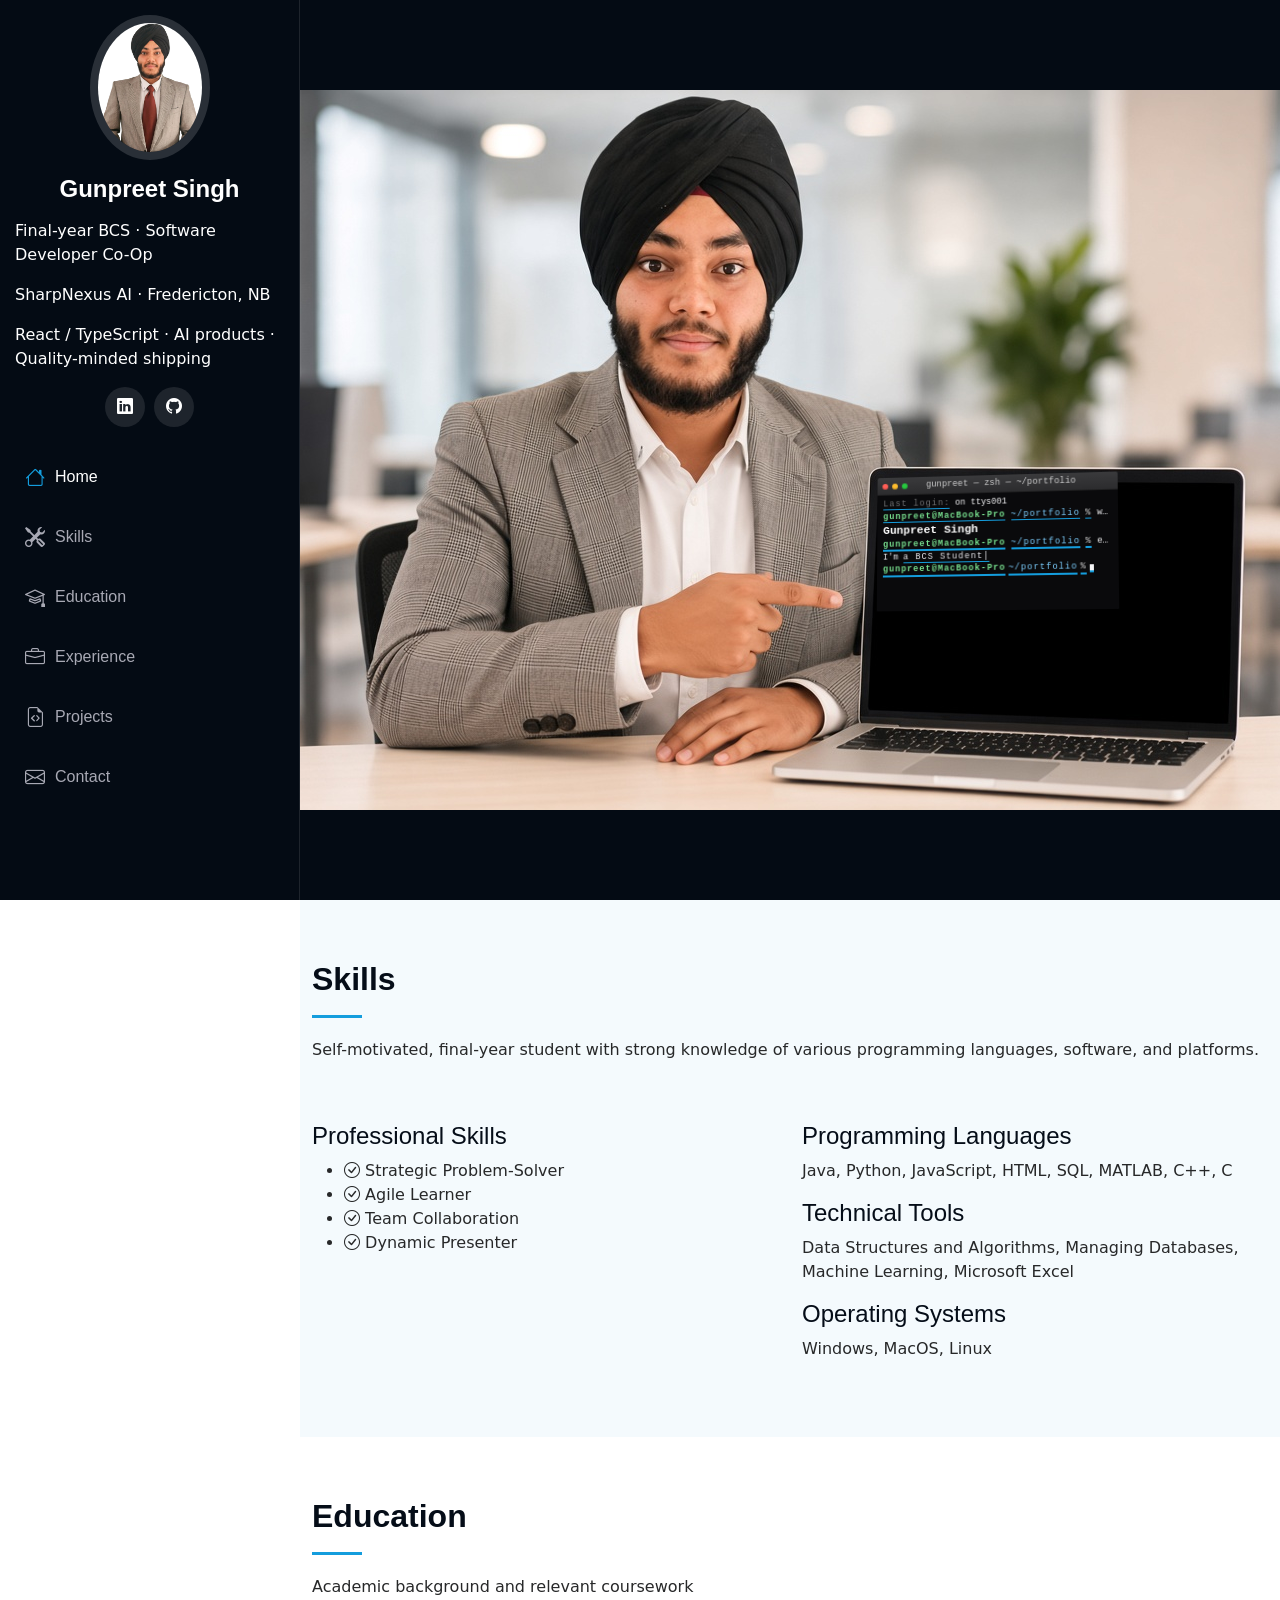
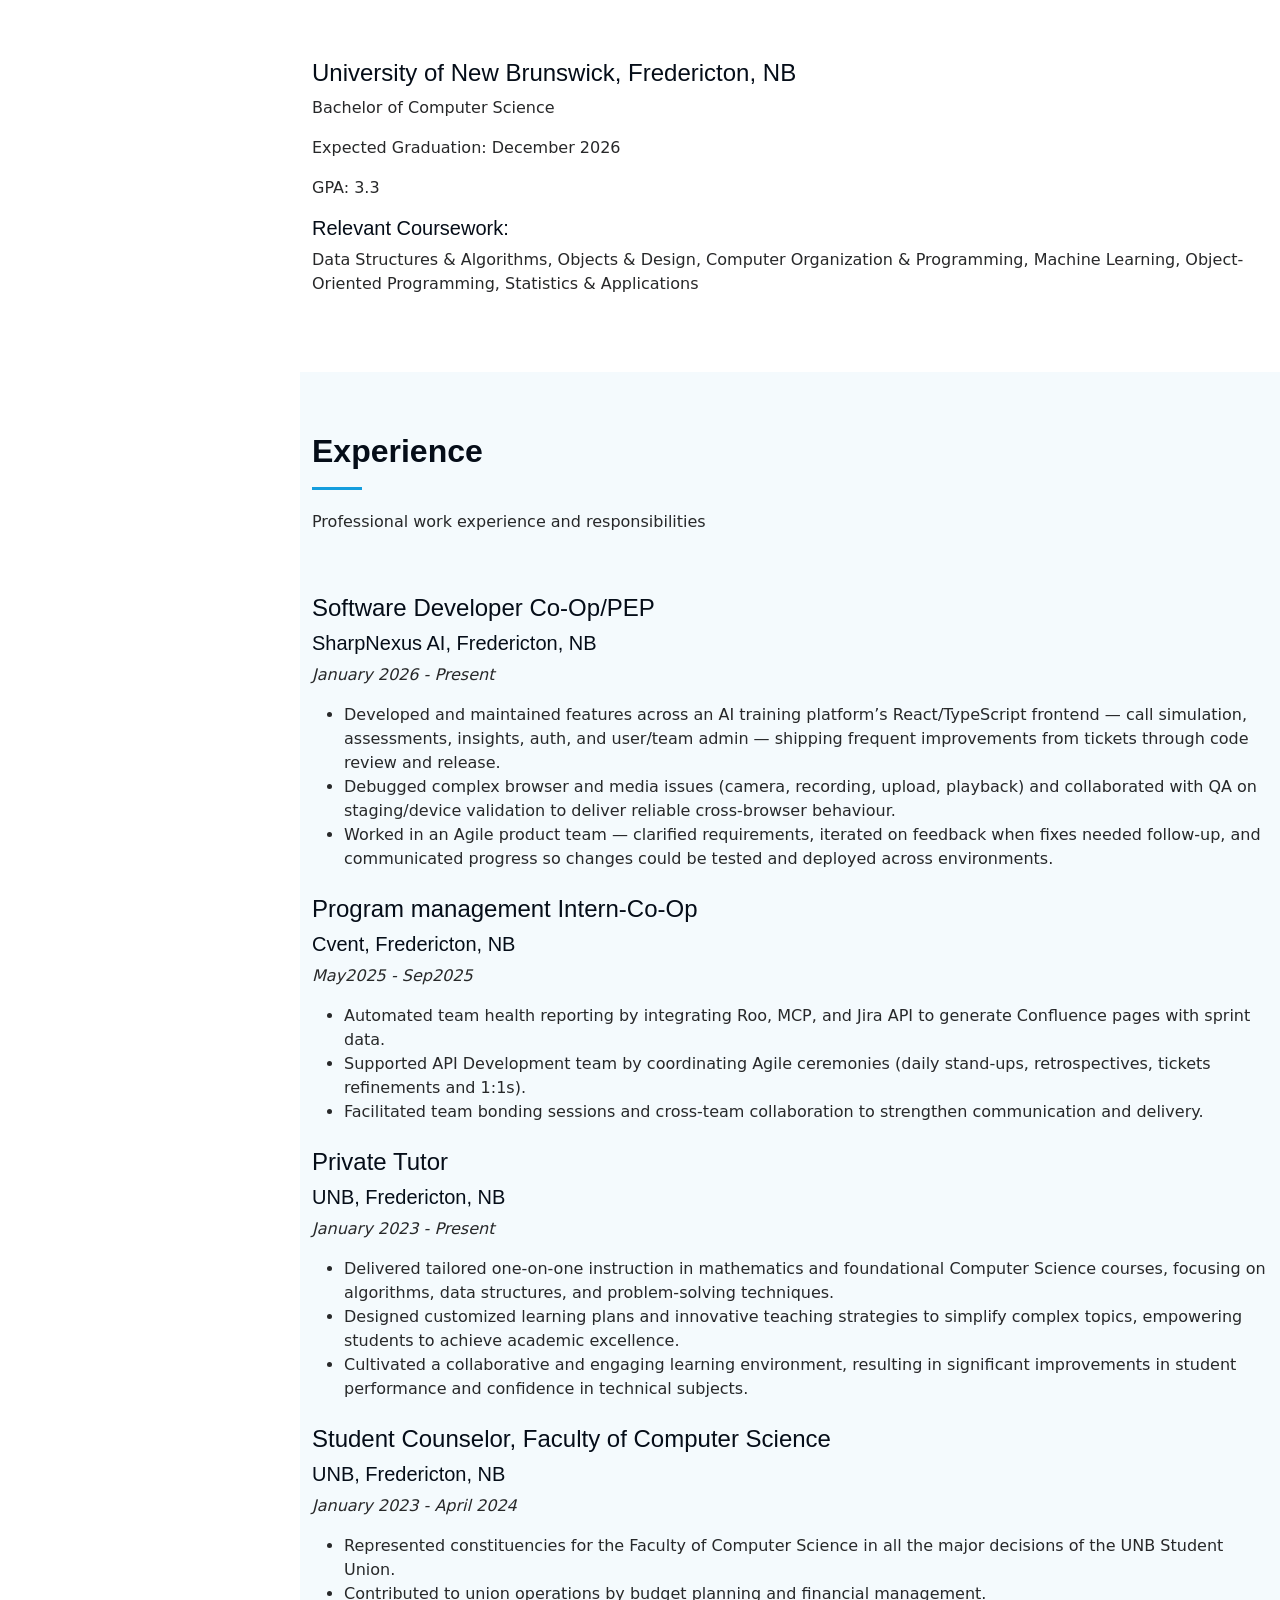
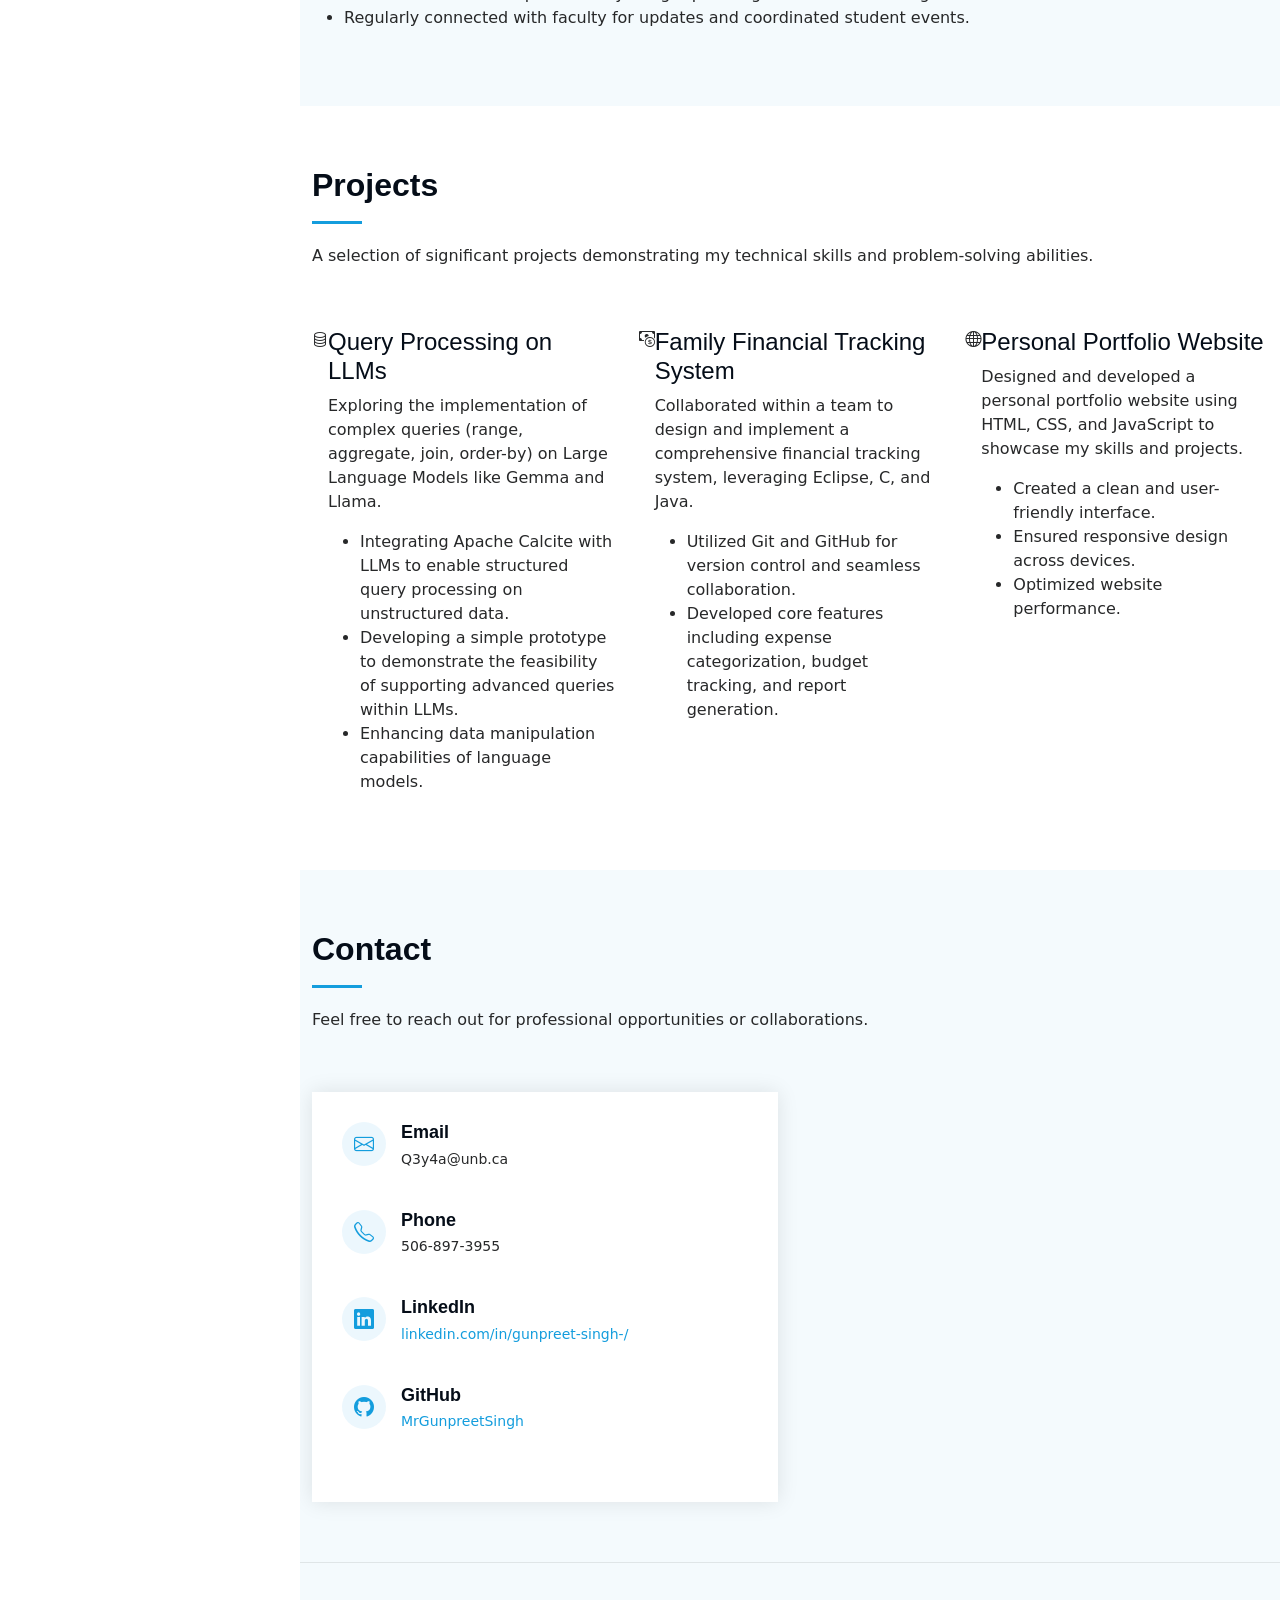
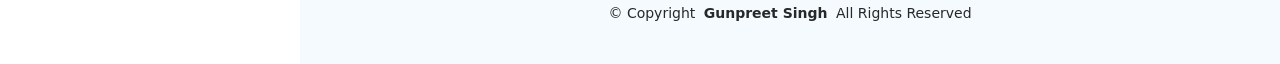
==== commit d441d5cb: "fixed" ====
--- a/index.html
+++ b/index.html
@@ -76,23 +76,25 @@
     <!-- Hero Section -->
     <section id="hero" class="hero section dark-background hero-coding">
 
-      <img src="assets/img/hero-coding.jpg" alt="Gunpreet Singh at his desk" data-aos="fade-in" class="hero-photo">
-
-      <div class="container hero-layout" data-aos="fade-up" data-aos-delay="100">
-        <div class="hero-mac-terminal" aria-label="Terminal intro">
-          <div class="hero-mac-titlebar">
-            <div class="hero-laptop-chrome" aria-hidden="true">
-              <span></span><span></span><span></span>
-            </div>
-            <span class="hero-mac-title">gunpreet — zsh — ~/portfolio</span>
-          </div>
-          <div class="hero-mac-body">
-            <p class="hero-mac-line"><span class="hero-mac-dim">Last login:</span> on ttys001</p>
-            <p class="hero-mac-line"><span class="hero-mac-prompt">gunpreet@MacBook-Pro</span> <span class="hero-mac-path">~/portfolio</span> <span class="hero-mac-pct">%</span> whoami</p>
-            <p class="hero-mac-line hero-mac-name">Gunpreet Singh</p>
-            <p class="hero-mac-line"><span class="hero-mac-prompt">gunpreet@MacBook-Pro</span> <span class="hero-mac-path">~/portfolio</span> <span class="hero-mac-pct">%</span> echo $ROLE</p>
-            <p class="hero-mac-line hero-mac-typed">I'm <span class="typed" data-typed-items="a BCS Student, a Programmer, a Problem Solver, an aspiring Software Entrepreneur, always open to new challenges, interested in exploring new technologies">a BCS Student</span></p>
-            <p class="hero-mac-line hero-mac-ready"><span class="hero-mac-prompt">gunpreet@MacBook-Pro</span> <span class="hero-mac-path">~/portfolio</span> <span class="hero-mac-pct">%</span> <span class="hero-laptop-cursor-block"></span></p>
+      <div class="hero-frame" aria-hidden="false">
+        <img src="assets/img/hero-coding.jpg" alt="Gunpreet Singh at his desk" class="hero-photo">
+
+        <div class="hero-screen-fit" aria-label="Terminal running on MacBook">
+          <div class="hero-mac-terminal">
+            <div class="hero-mac-titlebar">
+              <div class="hero-laptop-chrome" aria-hidden="true">
+                <span></span><span></span><span></span>
+              </div>
+              <span class="hero-mac-title">gunpreet — zsh — ~/portfolio</span>
+            </div>
+            <div class="hero-mac-body">
+              <p class="hero-mac-line"><span class="hero-mac-dim">Last login:</span> on ttys001</p>
+              <p class="hero-mac-line"><span class="hero-mac-prompt">gunpreet@MacBook-Pro</span> <span class="hero-mac-path">~/portfolio</span> <span class="hero-mac-pct">%</span> whoami</p>
+              <p class="hero-mac-line hero-mac-name">Gunpreet Singh</p>
+              <p class="hero-mac-line"><span class="hero-mac-prompt">gunpreet@MacBook-Pro</span> <span class="hero-mac-path">~/portfolio</span> <span class="hero-mac-pct">%</span> echo $ROLE</p>
+              <p class="hero-mac-line hero-mac-typed">I'm <span class="typed" data-typed-items="a BCS Student, a Programmer, a Problem Solver, an aspiring Software Entrepreneur, always open to new challenges, interested in exploring new technologies">a BCS Student</span></p>
+              <p class="hero-mac-line hero-mac-ready"><span class="hero-mac-prompt">gunpreet@MacBook-Pro</span> <span class="hero-mac-path">~/portfolio</span> <span class="hero-mac-pct">%</span> <span class="hero-laptop-cursor-block"></span></p>
+            </div>
           </div>
         </div>
       </div>
--- a/assets/css/main.css
+++ b/assets/css/main.css
@@ -546,11 +546,12 @@
   width: 100%;
   min-height: 100vh;
   position: relative;
-  padding: 80px 0;
+  padding: 0;
   display: flex;
   align-items: center;
-  justify-content: flex-start;
+  justify-content: center;
   overflow: hidden;
+  background: #040b14;
 }
 
 .hero img,
@@ -561,46 +562,60 @@
   width: 100%;
   height: 100%;
   object-fit: cover;
-  object-position: 72% 35%;
+  object-position: center center;
   z-index: 1;
 }
 
 .hero:before {
-  content: "";
-  background: color-mix(in srgb, var(--background-color), transparent 70%);
+  content: none;
+}
+
+/* Keep photo + overlay in the same 16:9 space so screen % stay accurate */
+.hero.hero-coding .hero-frame {
+  position: absolute;
+  z-index: 2;
+  top: 50%;
+  left: 50%;
+  width: min(100%, calc(100vh * 16 / 9));
+  height: min(100%, calc(100vw * 9 / 16));
+  transform: translate(-50%, -50%);
+  overflow: hidden;
+}
+
+.hero.hero-coding .hero-frame .hero-photo {
   position: absolute;
   inset: 0;
-  z-index: 2;
-}
-
-.hero.hero-coding:before {
-  background:
-    linear-gradient(90deg, rgba(4, 11, 20, 0.78) 0%, rgba(4, 11, 20, 0.45) 38%, rgba(4, 11, 20, 0.12) 68%, rgba(4, 11, 20, 0.2) 100%);
-  pointer-events: none;
-}
-
-.hero .container,
-.hero .hero-layout {
-  position: relative;
+  width: 100%;
+  height: 100%;
+  object-fit: cover;
+  object-position: center center;
+}
+
+/* Measured against hero-coding.jpg (1280x720) laptop LCD, shifted right */
+.hero.hero-coding .hero-screen-fit {
+  position: absolute;
   z-index: 3;
+  left: 58.8%;
+  top: 53.6%;
+  width: 24.6%;
+  height: 18.8%;
+  display: flex;
+  transform: perspective(1400px) rotateY(-11deg) rotateX(6deg) rotateZ(-1deg);
+  transform-origin: 20% 60%;
+}
+
+.hero-mac-terminal {
   width: 100%;
-}
-
-.hero.hero-coding .hero-layout {
-  display: flex;
-  align-items: center;
-  justify-content: flex-start;
-}
-
-.hero-mac-terminal {
-  width: min(100%, 520px);
+  height: 100%;
   display: flex;
   flex-direction: column;
-  border-radius: 12px;
+  border-radius: 2px;
   overflow: hidden;
-  background: #1e1e1e;
-  border: 1px solid rgba(255, 255, 255, 0.12);
-  box-shadow: 0 22px 50px rgba(0, 0, 0, 0.4);
+  background: rgba(8, 8, 10, 0.96);
+  border: none;
+  box-shadow:
+    inset 0 0 0 1px rgba(255, 255, 255, 0.05),
+    inset 0 0 18px rgba(80, 180, 255, 0.08);
   font-family: "SF Mono", ui-monospace, SFMono-Regular, Menlo, Monaco, Consolas, monospace;
 }
 
@@ -608,8 +623,8 @@
   flex: 0 0 auto;
   display: flex;
   align-items: center;
-  gap: 10px;
-  padding: 10px 14px;
+  gap: 5px;
+  padding: 2px 5px;
   background: linear-gradient(180deg, #3a3a3c 0%, #2c2c2e 100%);
   border-bottom: 1px solid rgba(0, 0, 0, 0.45);
 }
@@ -617,28 +632,32 @@
 .hero-mac-title {
   flex: 1;
   text-align: center;
-  font-size: 0.8rem;
-  color: rgba(255, 255, 255, 0.78);
+  font-size: clamp(0.34rem, 0.7vw, 0.55rem);
+  color: rgba(255, 255, 255, 0.75);
   letter-spacing: 0.01em;
   white-space: nowrap;
   overflow: hidden;
   text-overflow: ellipsis;
-  padding-right: 42px;
+  padding-right: 22px;
 }
 
 .hero-mac-body {
-  padding: 18px 18px 20px;
-  background: #0d0d0f;
+  flex: 1;
+  min-height: 0;
+  padding: 4px 6px 5px;
+  overflow: hidden;
+  background: #0a0a0c;
   color: #f5f5f7;
 }
 
 .hero-mac-line {
-  margin: 0 0 0.55em 0 !important;
-  font-size: 0.92rem !important;
-  line-height: 1.45;
+  margin: 0 0 0.15em 0 !important;
+  font-size: clamp(0.34rem, 0.68vw, 0.58rem) !important;
+  line-height: 1.28;
   letter-spacing: 0;
-  white-space: normal;
-  overflow: visible;
+  white-space: nowrap;
+  overflow: hidden;
+  text-overflow: ellipsis;
 }
 
 .hero-mac-dim {
@@ -661,28 +680,25 @@
 .hero-mac-name {
   color: #ffffff !important;
   font-weight: 700;
-  font-size: 1.35rem !important;
-  margin-bottom: 0.7em !important;
+  font-size: clamp(0.45rem, 0.9vw, 0.78rem) !important;
 }
 
 .hero-mac-typed {
   color: #e8e8ed !important;
-  min-height: 1.6em;
-  font-size: 1.05rem !important;
+  white-space: normal !important;
+  min-height: 1.25em;
 }
 
 .hero-mac-typed span {
   letter-spacing: 0.02em;
-  border-bottom: 2px solid rgba(125, 207, 255, 0.75);
+  border-bottom: 1px solid rgba(125, 207, 255, 0.7);
 }
 
 .hero-mac-ready {
   display: flex;
   align-items: center;
-  flex-wrap: wrap;
-  gap: 0.35em;
-  margin-top: 0.35em !important;
-  margin-bottom: 0 !important;
+  gap: 0.3em;
+  margin-top: 0.1em !important;
 }
 
 .hero h2 {
@@ -703,13 +719,13 @@
 
 .hero-laptop-chrome {
   display: flex;
-  gap: 6px;
+  gap: 4px;
   flex-shrink: 0;
 }
 
 .hero-laptop-chrome span {
-  width: 11px;
-  height: 11px;
+  width: 6px;
+  height: 6px;
   border-radius: 50%;
   background: #ff5f57;
   display: inline-block;
@@ -725,8 +741,8 @@
 }
 
 .hero-laptop-cursor-block {
-  width: 0.55em;
-  height: 1.05em;
+  width: 0.5em;
+  height: 0.95em;
   background: #f5f5f7;
   display: inline-block;
   vertical-align: text-bottom;
@@ -763,11 +779,6 @@
 }
 
 @media (max-width: 768px) {
-  .hero {
-    padding: 100px 0 40px;
-    align-items: flex-end;
-  }
-
   .hero h2 {
     font-size: 32px;
   }
@@ -776,39 +787,24 @@
     font-size: 20px;
   }
 
-  .hero .hero-photo {
-    object-position: 78% 30%;
-  }
-
-  .hero.hero-coding:before {
-    background:
-      linear-gradient(180deg, rgba(4, 11, 20, 0.15) 0%, rgba(4, 11, 20, 0.55) 48%, rgba(4, 11, 20, 0.88) 100%);
-  }
-
-  .hero-mac-terminal {
+  .hero.hero-coding .hero-frame {
     width: 100%;
-    border-radius: 10px;
-  }
-
-  .hero-mac-title {
-    font-size: 0.72rem;
-    padding-right: 28px;
-  }
-
-  .hero-mac-body {
-    padding: 14px 14px 16px;
-  }
-
-  .hero-mac-line {
-    font-size: 0.82rem !important;
-  }
-
-  .hero-mac-name {
-    font-size: 1.15rem !important;
-  }
-
-  .hero-mac-typed {
-    font-size: 0.95rem !important;
+    height: 100%;
+    transform: none;
+    top: 0;
+    left: 0;
+  }
+
+  .hero.hero-coding .hero-frame .hero-photo {
+    object-position: 70% 40%;
+  }
+
+  .hero.hero-coding .hero-screen-fit {
+    left: 56%;
+    top: 54%;
+    width: 30%;
+    height: 18%;
+    transform: perspective(1000px) rotateY(-9deg) rotateX(5deg);
   }
 }
 
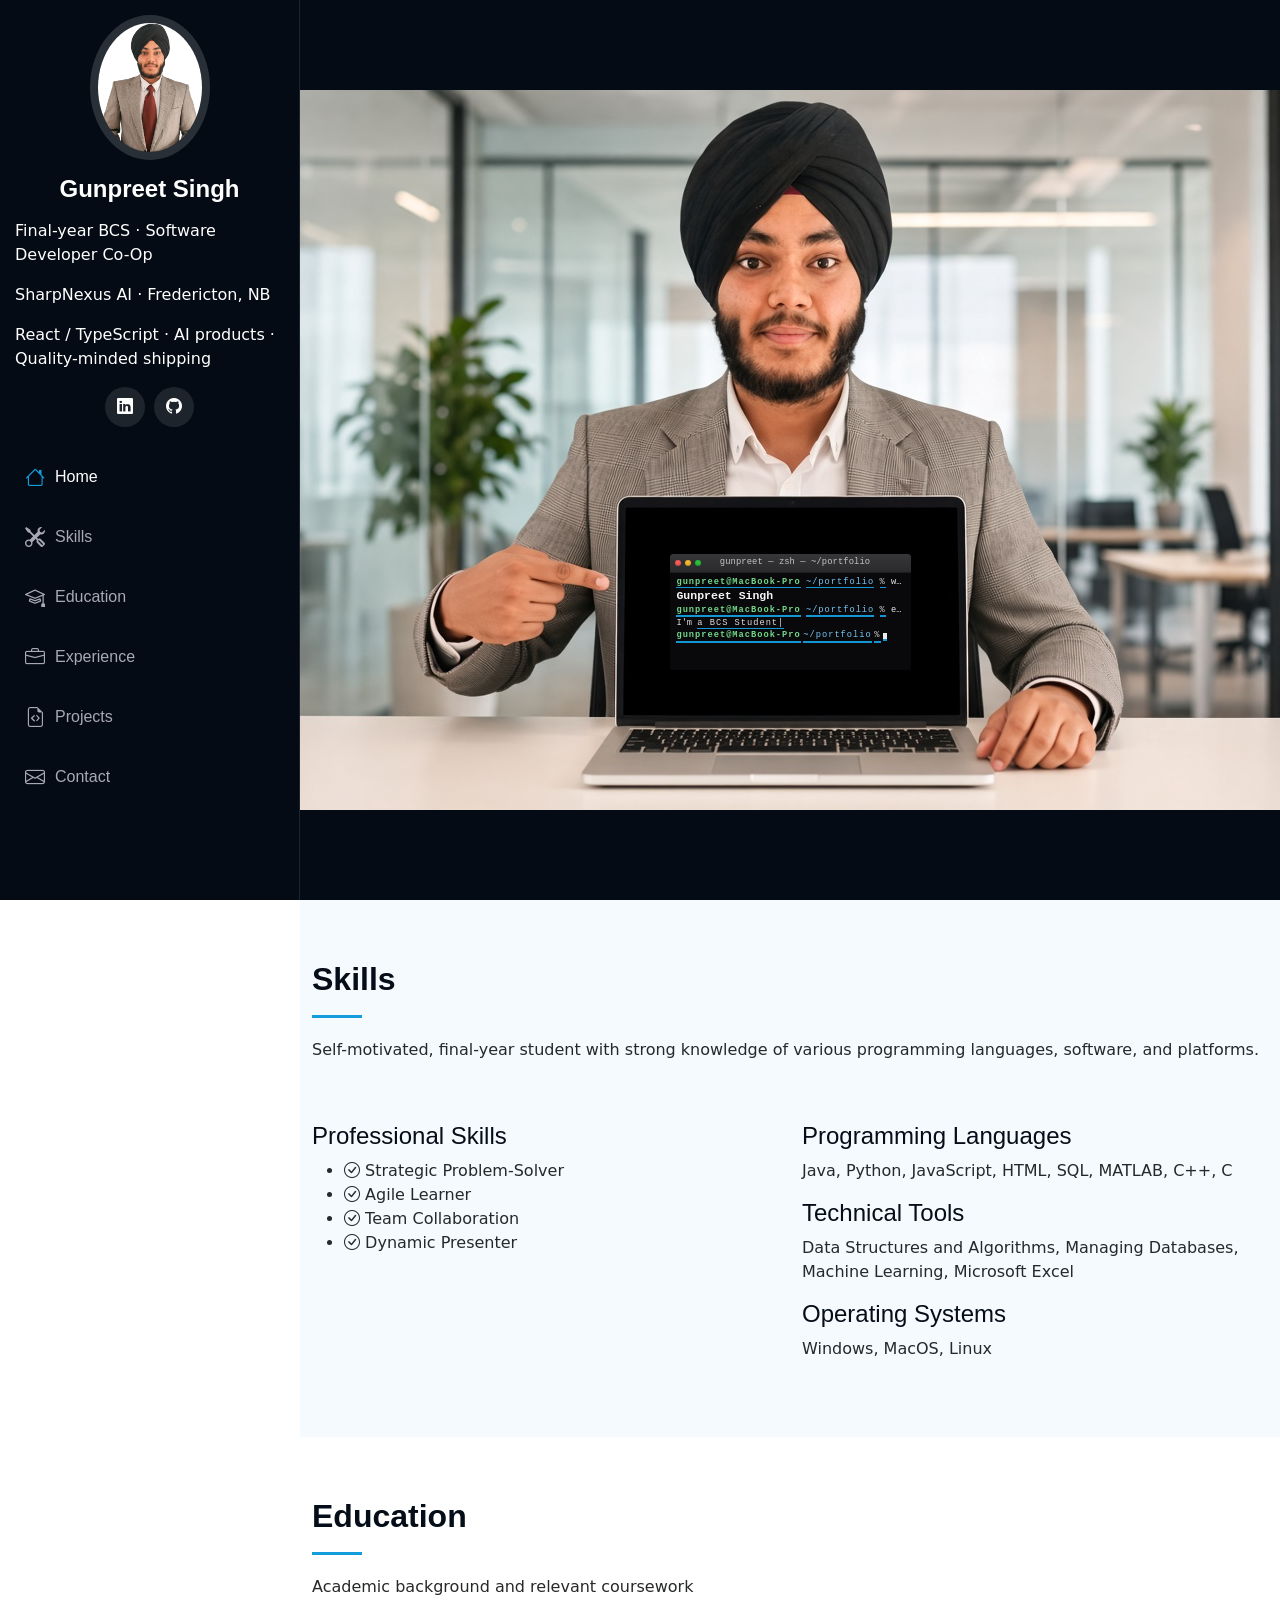
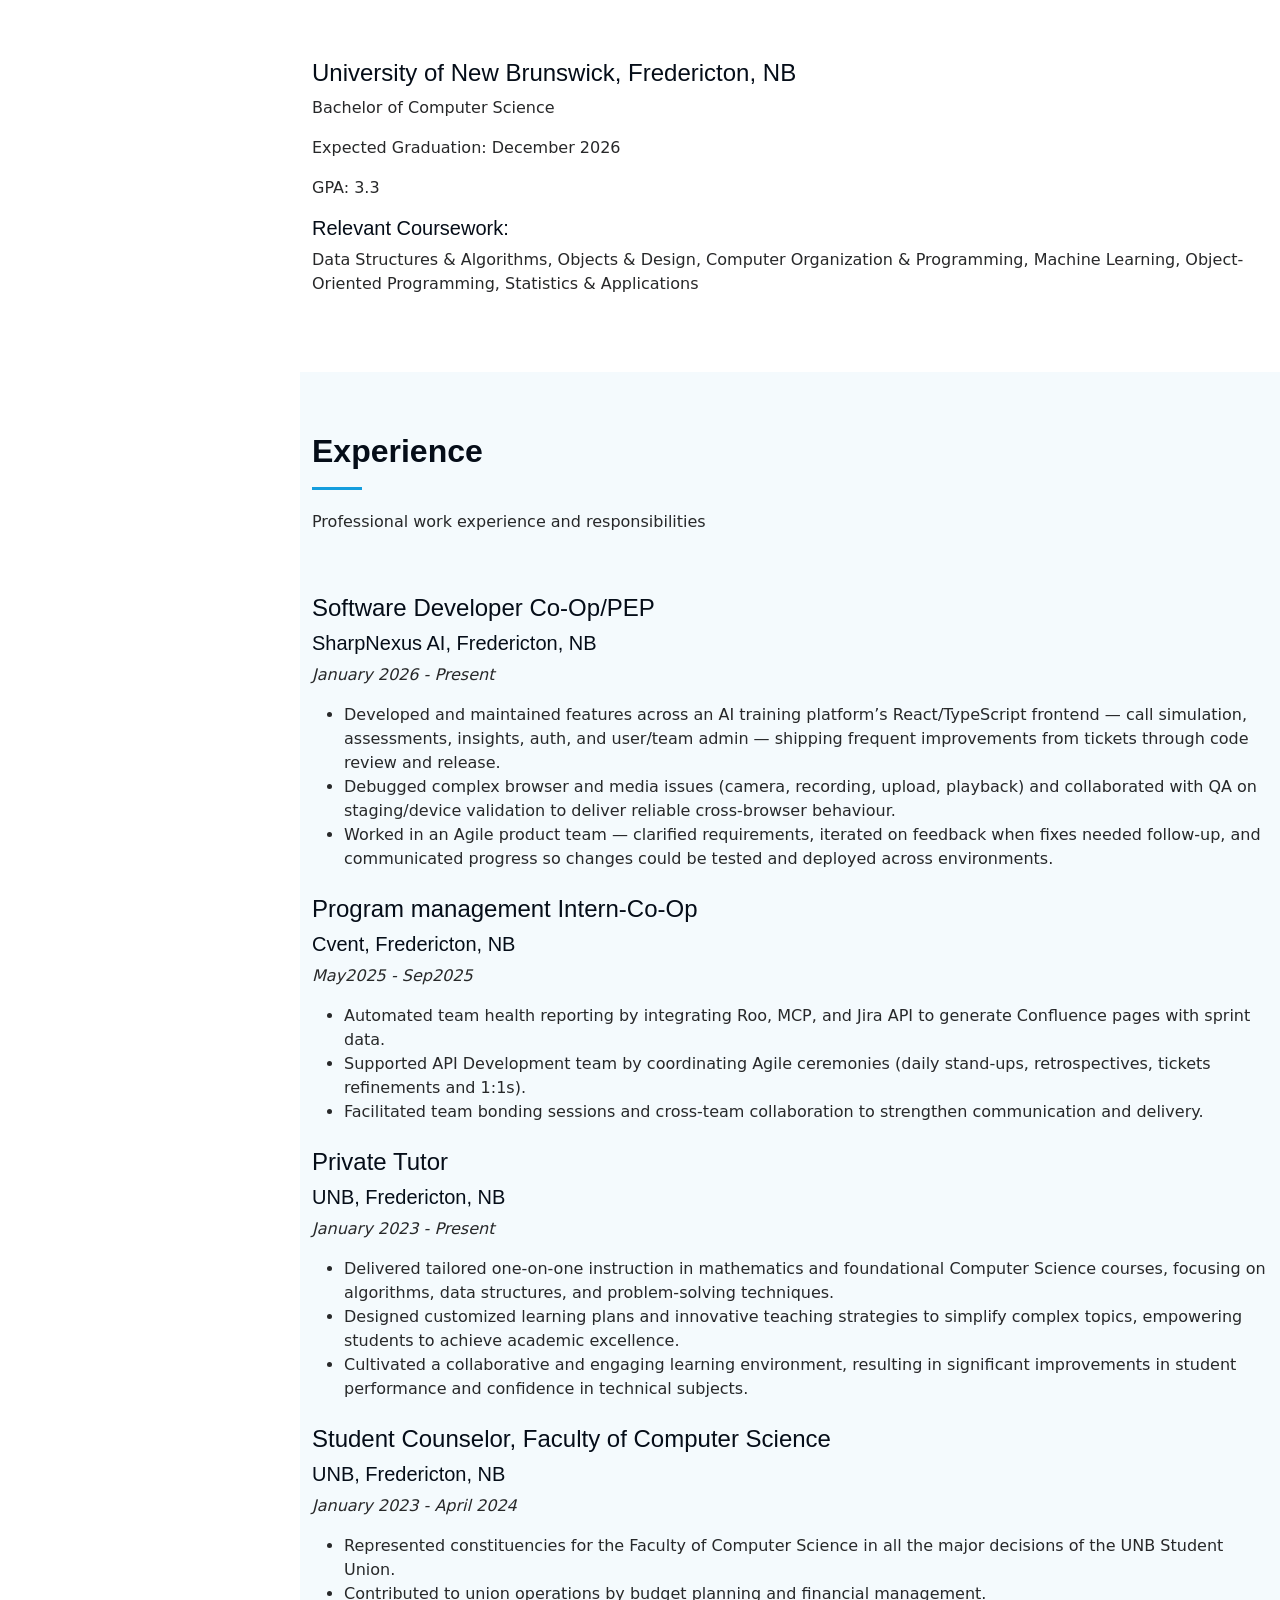
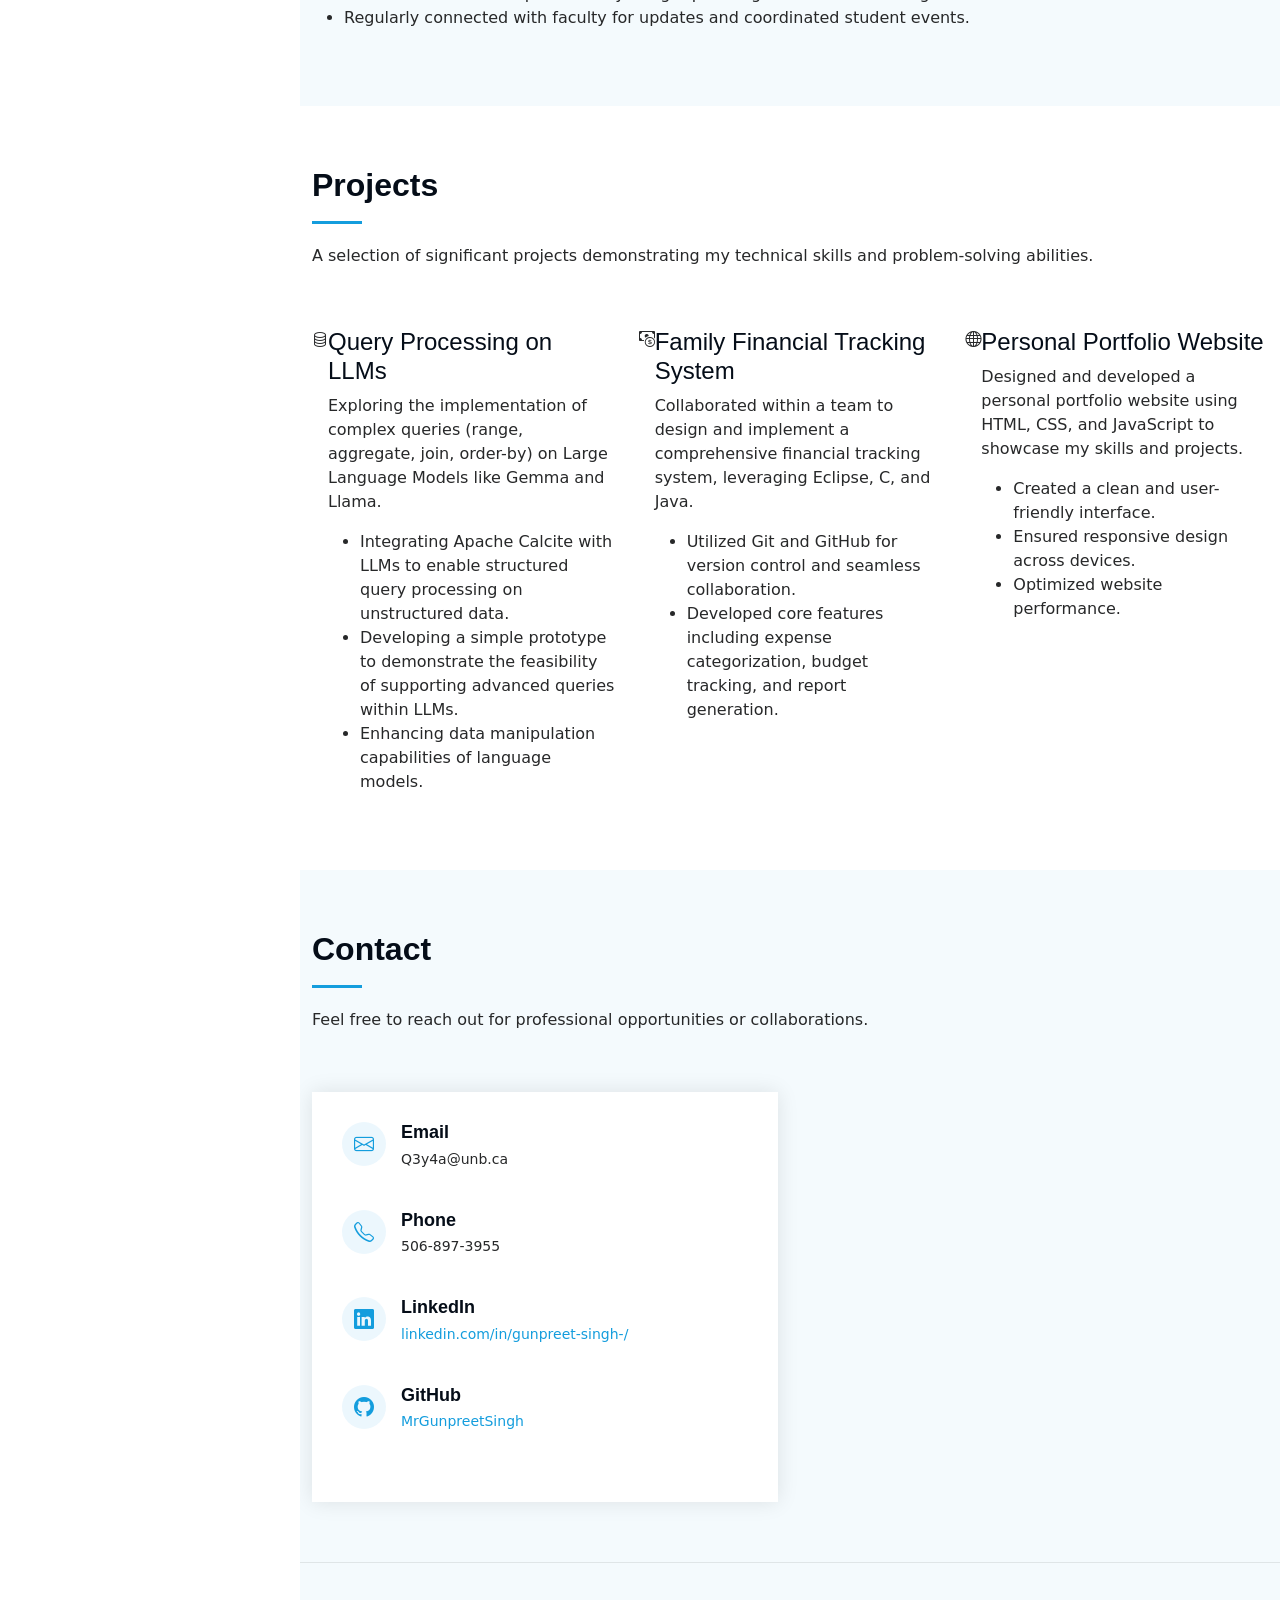
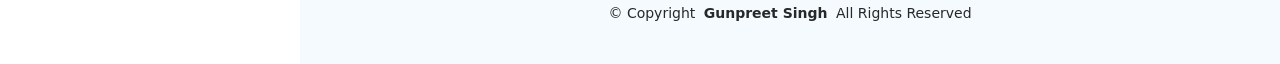
==== commit 5b31b510: "Updated laptop screen" ====
--- a/index.html
+++ b/index.html
@@ -88,7 +88,6 @@
               <span class="hero-mac-title">gunpreet — zsh — ~/portfolio</span>
             </div>
             <div class="hero-mac-body">
-              <p class="hero-mac-line"><span class="hero-mac-dim">Last login:</span> on ttys001</p>
               <p class="hero-mac-line"><span class="hero-mac-prompt">gunpreet@MacBook-Pro</span> <span class="hero-mac-path">~/portfolio</span> <span class="hero-mac-pct">%</span> whoami</p>
               <p class="hero-mac-line hero-mac-name">Gunpreet Singh</p>
               <p class="hero-mac-line"><span class="hero-mac-prompt">gunpreet@MacBook-Pro</span> <span class="hero-mac-path">~/portfolio</span> <span class="hero-mac-pct">%</span> echo $ROLE</p>
--- a/assets/css/main.css
+++ b/assets/css/main.css
@@ -591,17 +591,20 @@
   object-position: center center;
 }
 
-/* Measured against hero-coding.jpg (1280x720) laptop LCD, shifted right */
+/* Front-facing Mac LCD — flat overlay (no heavy perspective) */
 .hero.hero-coding .hero-screen-fit {
   position: absolute;
   z-index: 3;
-  left: 58.8%;
-  top: 53.6%;
-  width: 24.6%;
-  height: 18.8%;
+  left: 37.8%;
+  top: 64.5%;
+  width: 24.5%;
+  height: 16.1%;
   display: flex;
-  transform: perspective(1400px) rotateY(-11deg) rotateX(6deg) rotateZ(-1deg);
-  transform-origin: 20% 60%;
+  overflow: hidden;
+  border-radius: 3px;
+  transform: none;
+  opacity: 0.96;
+  filter: none;
 }
 
 .hero-mac-terminal {
@@ -609,13 +612,11 @@
   height: 100%;
   display: flex;
   flex-direction: column;
-  border-radius: 2px;
+  border-radius: 3px;
   overflow: hidden;
-  background: rgba(8, 8, 10, 0.96);
+  background: #0a0a0c;
   border: none;
-  box-shadow:
-    inset 0 0 0 1px rgba(255, 255, 255, 0.05),
-    inset 0 0 18px rgba(80, 180, 255, 0.08);
+  box-shadow: inset 0 0 0 1px rgba(255, 255, 255, 0.06);
   font-family: "SF Mono", ui-monospace, SFMono-Regular, Menlo, Monaco, Consolas, monospace;
 }
 
@@ -800,11 +801,13 @@
   }
 
   .hero.hero-coding .hero-screen-fit {
-    left: 56%;
-    top: 54%;
-    width: 30%;
-    height: 18%;
-    transform: perspective(1000px) rotateY(-9deg) rotateX(5deg);
+    left: 36.5%;
+    top: 63.5%;
+    width: 27%;
+    height: 16.5%;
+    transform: none;
+    opacity: 0.96;
+    filter: none;
   }
 }
 
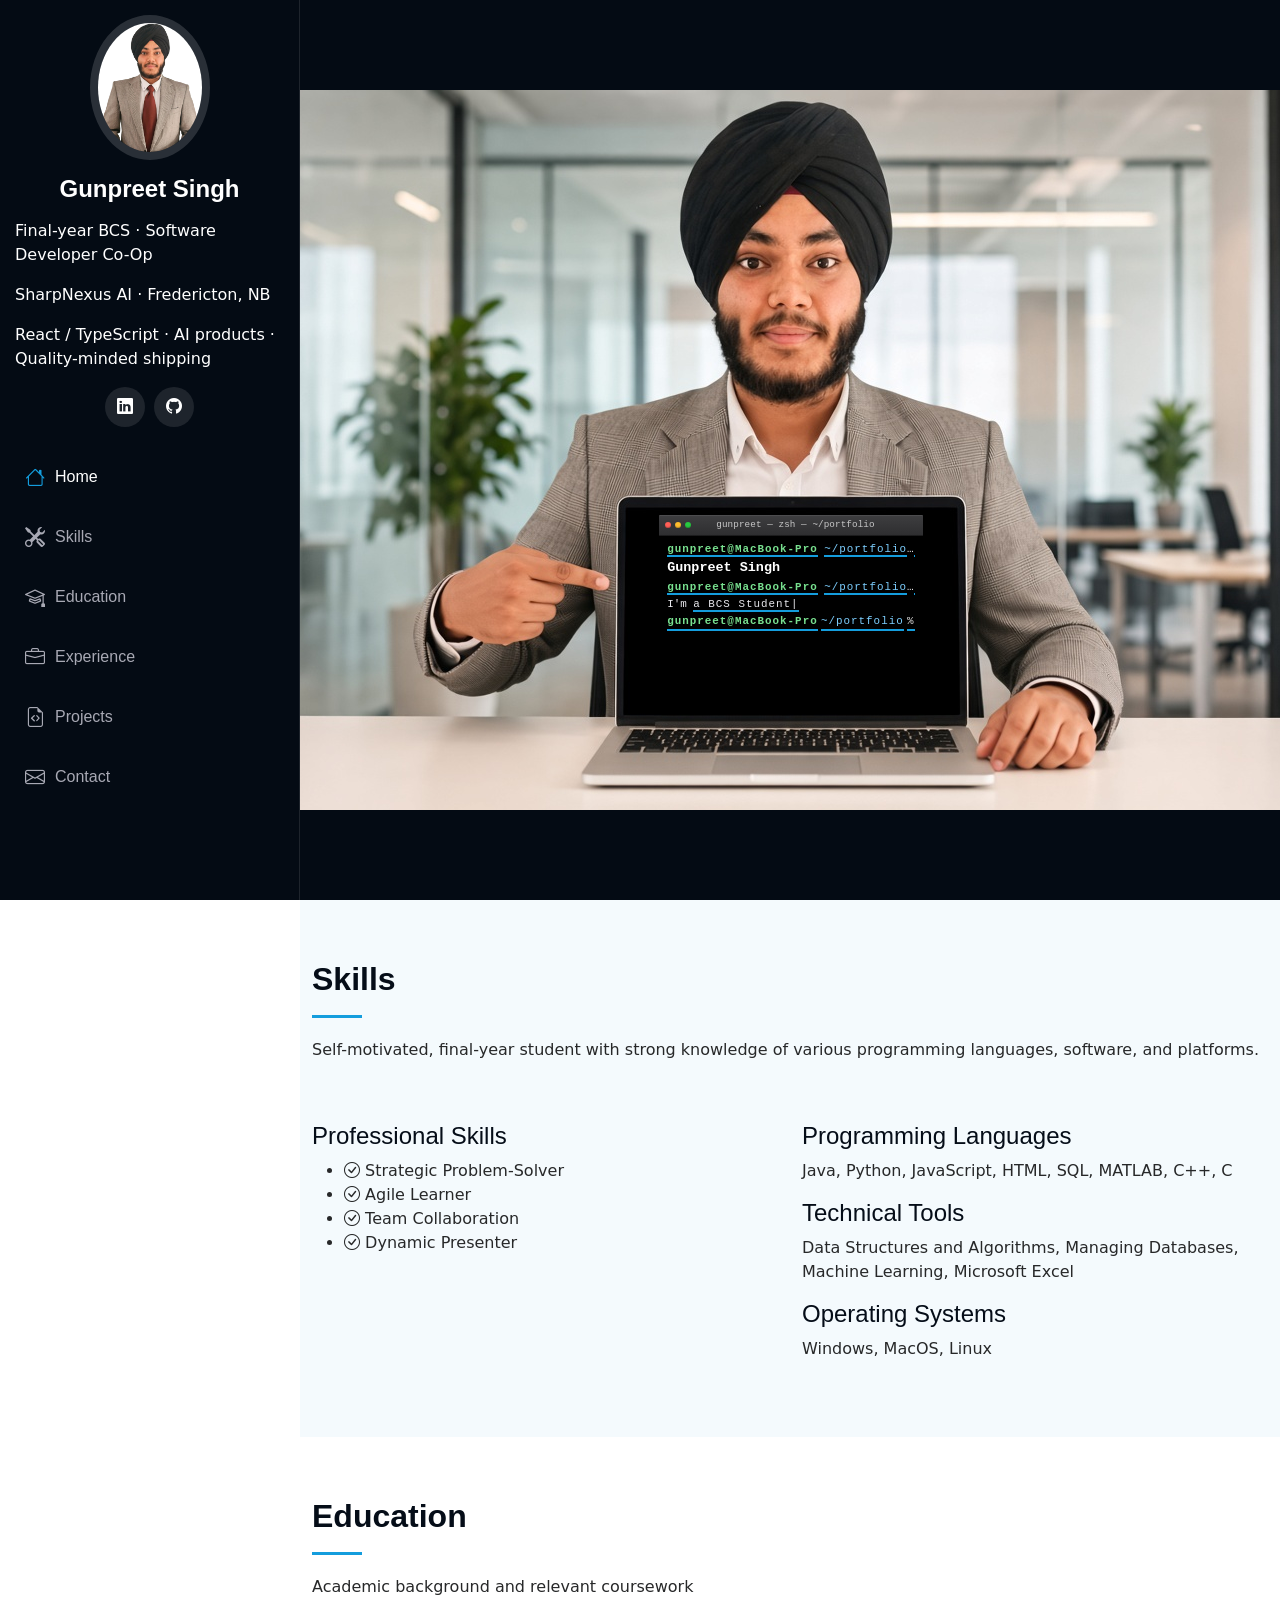
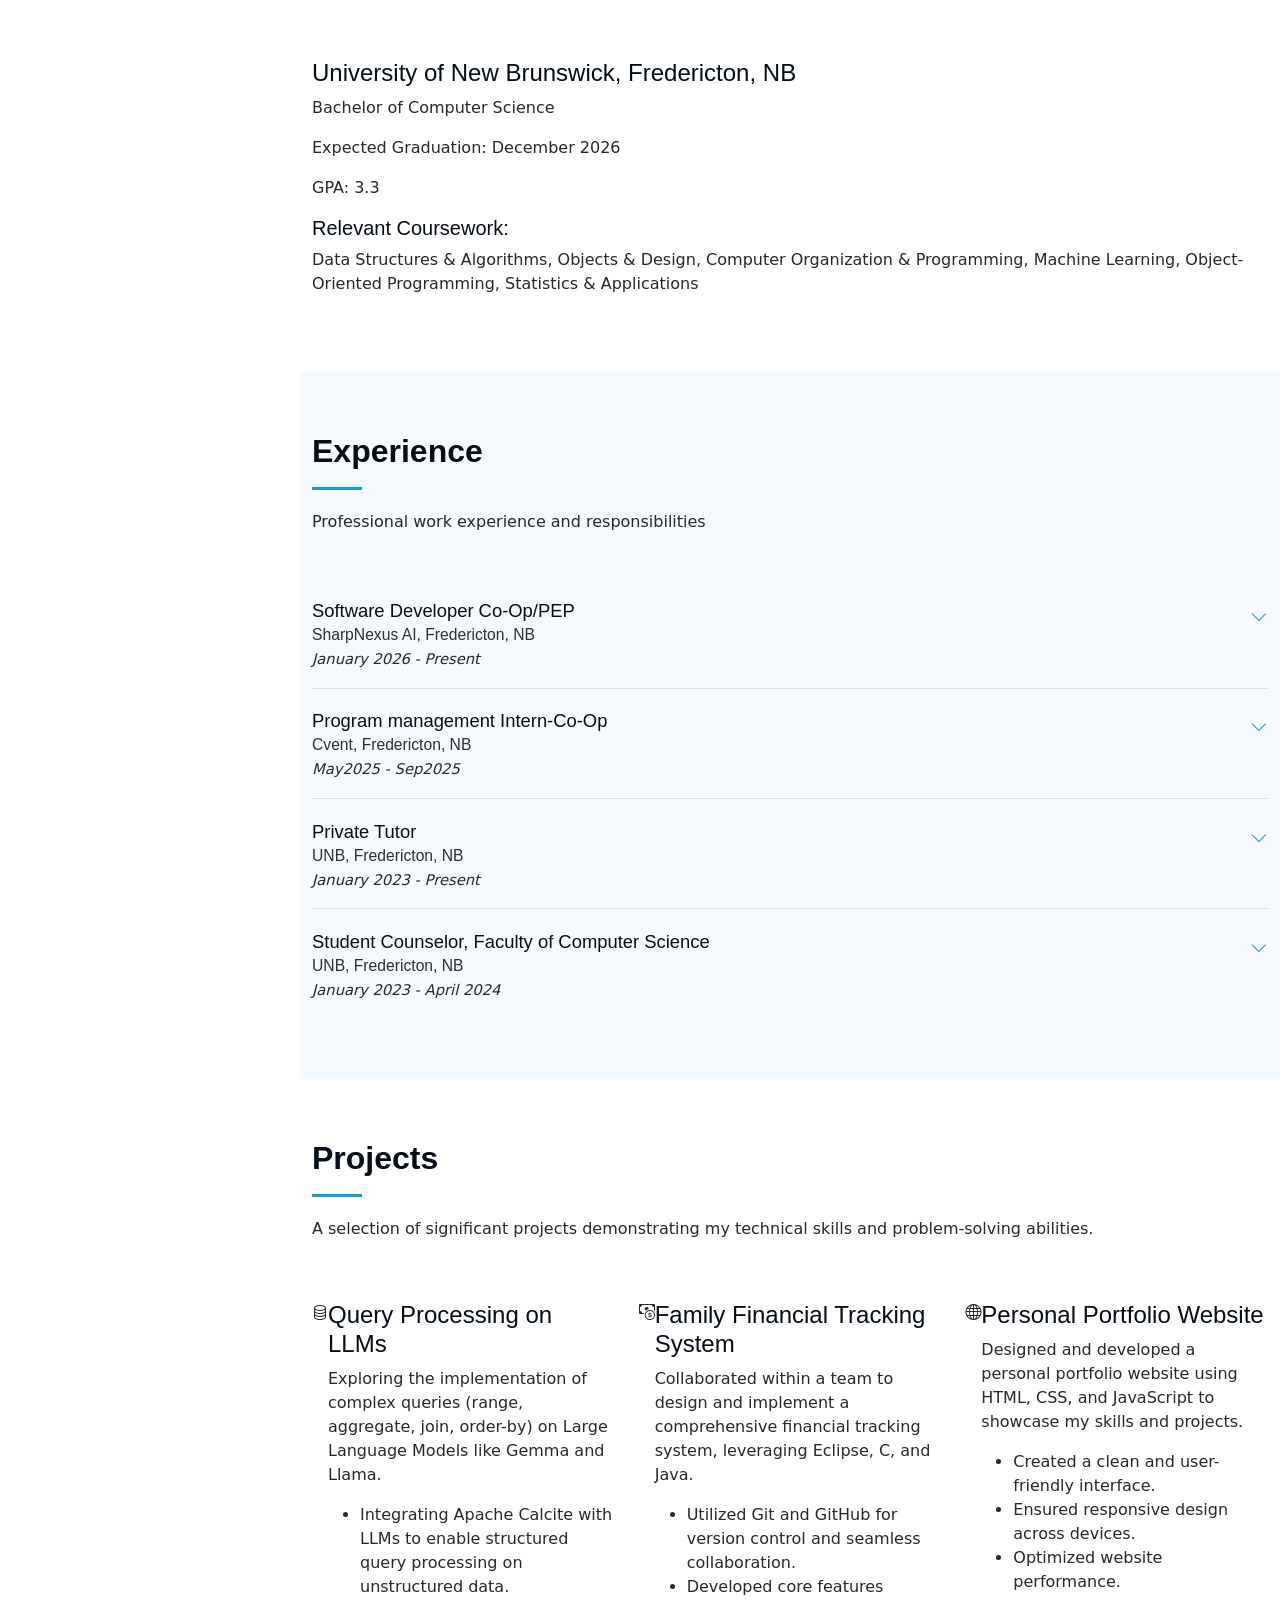
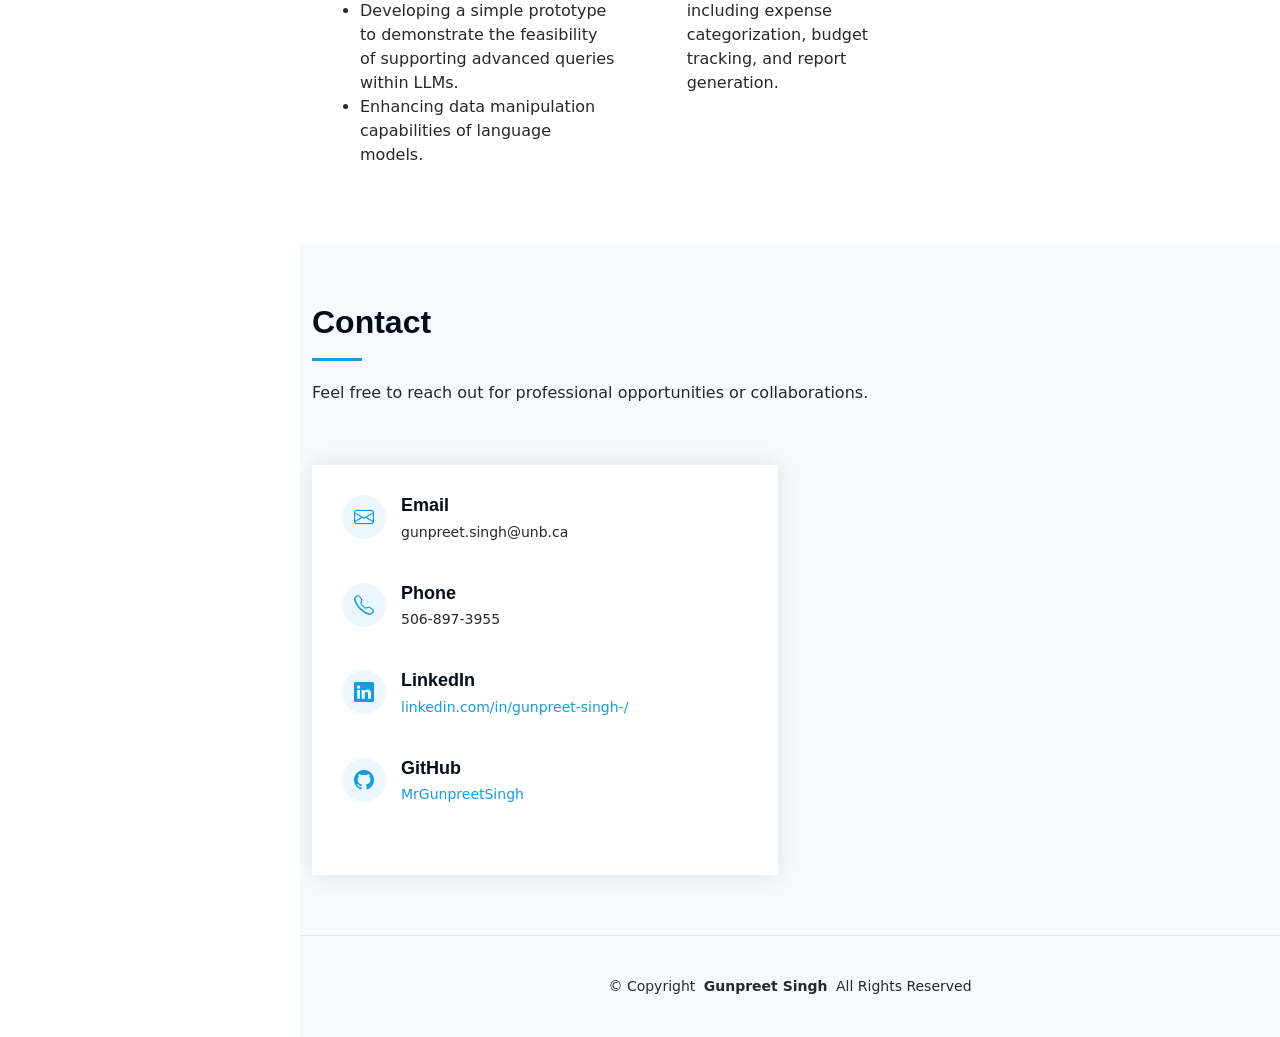
==== commit 8914957a: "Chnages on expereicne UI/UX" ====
--- a/index.html
+++ b/index.html
@@ -171,50 +171,78 @@
 
       <div class="container" data-aos="fade-up" data-aos-delay="100">
         <div class="row">
-          <div class="col-lg-12">
-            <div class="experience-item mb-4">
-              <h4>Software Developer Co-Op/PEP</h4>
-              <h5>SharpNexus AI, Fredericton, NB</h5>
-              <p><em>January 2026 - Present</em></p>
-              <ul>
-                <li>Developed and maintained features across an AI training platform’s React/TypeScript frontend — call simulation, assessments, insights, auth, and user/team admin — shipping frequent improvements from tickets through code review and release.</li>
-                <li>Debugged complex browser and media issues (camera, recording, upload, playback) and collaborated with QA on staging/device validation to deliver reliable cross-browser behaviour.</li>
-                <li>Worked in an Agile product team — clarified requirements, iterated on feedback when fixes needed follow-up, and communicated progress so changes could be tested and deployed across environments.</li>
-              </ul>
-            </div>
-
-            <div class="experience-item mb-4">
-              <h4>Program management Intern-Co-Op</h4>
-              <h5>Cvent, Fredericton, NB</h5>
-              <p><em>May2025 - Sep2025</em></p>
-              <ul>
-                <li>Automated team health reporting by integrating Roo, MCP, and Jira API to generate Confluence pages with sprint data.</li>
-                <li>Supported API Development team by coordinating Agile ceremonies (daily stand-ups, retrospectives, tickets refinements and 1:1s).</li>
-                <li>Facilitated team bonding sessions and cross-team collaboration to strengthen communication and delivery.</li>
-              </ul>
-            </div>
-            
-            <div class="experience-item mb-4">
-              <h4>Private Tutor</h4>
-              <h5>UNB, Fredericton, NB</h5>
-              <p><em>January 2023 - Present</em></p>
-              <ul>
-                <li>Delivered tailored one-on-one instruction in mathematics and foundational Computer Science courses, focusing on algorithms, data structures, and problem-solving techniques.</li>
-                <li>Designed customized learning plans and innovative teaching strategies to simplify complex topics, empowering students to achieve academic excellence.</li>
-                <li>Cultivated a collaborative and engaging learning environment, resulting in significant improvements in student performance and confidence in technical subjects.</li>
-              </ul>
-            </div>
-            
-            <div class="experience-item">
-              <h4>Student Counselor, Faculty of Computer Science</h4>
-              <h5>UNB, Fredericton, NB</h5>
-              <p><em>January 2023 - April 2024</em></p>
-              <ul>
-                <li>Represented constituencies for the Faculty of Computer Science in all the major decisions of the UNB Student Union.</li>
-                <li>Contributed to union operations by budget planning and financial management.</li>
-                <li>Regularly connected with faculty for updates and coordinated student events.</li>
-              </ul>
-            </div>
+          <div class="col-lg-12 experience-list">
+            <details class="experience-item mb-3">
+              <summary class="experience-summary">
+                <div class="experience-heading">
+                  <h4>Software Developer Co-Op/PEP</h4>
+                  <h5>SharpNexus AI, Fredericton, NB</h5>
+                  <p><em>January 2026 - Present</em></p>
+                </div>
+                <i class="bi bi-chevron-down experience-arrow" aria-hidden="true"></i>
+              </summary>
+              <div class="experience-details">
+                <ul>
+                  <li>Developed and maintained features across an AI training platform’s React/TypeScript frontend — call simulation, assessments, insights, auth, and user/team admin — shipping frequent improvements from tickets through code review and release.</li>
+                  <li>Debugged complex browser and media issues (camera, recording, upload, playback) and collaborated with QA on staging/device validation to deliver reliable cross-browser behaviour.</li>
+                  <li>Worked in an Agile product team — clarified requirements, iterated on feedback when fixes needed follow-up, and communicated progress so changes could be tested and deployed across environments.</li>
+                </ul>
+              </div>
+            </details>
+
+            <details class="experience-item mb-3">
+              <summary class="experience-summary">
+                <div class="experience-heading">
+                  <h4>Program management Intern-Co-Op</h4>
+                  <h5>Cvent, Fredericton, NB</h5>
+                  <p><em>May2025 - Sep2025</em></p>
+                </div>
+                <i class="bi bi-chevron-down experience-arrow" aria-hidden="true"></i>
+              </summary>
+              <div class="experience-details">
+                <ul>
+                  <li>Automated team health reporting by integrating Roo, MCP, and Jira API to generate Confluence pages with sprint data.</li>
+                  <li>Supported API Development team by coordinating Agile ceremonies (daily stand-ups, retrospectives, tickets refinements and 1:1s).</li>
+                  <li>Facilitated team bonding sessions and cross-team collaboration to strengthen communication and delivery.</li>
+                </ul>
+              </div>
+            </details>
+
+            <details class="experience-item mb-3">
+              <summary class="experience-summary">
+                <div class="experience-heading">
+                  <h4>Private Tutor</h4>
+                  <h5>UNB, Fredericton, NB</h5>
+                  <p><em>January 2023 - Present</em></p>
+                </div>
+                <i class="bi bi-chevron-down experience-arrow" aria-hidden="true"></i>
+              </summary>
+              <div class="experience-details">
+                <ul>
+                  <li>Delivered tailored one-on-one instruction in mathematics and foundational Computer Science courses, focusing on algorithms, data structures, and problem-solving techniques.</li>
+                  <li>Designed customized learning plans and innovative teaching strategies to simplify complex topics, empowering students to achieve academic excellence.</li>
+                  <li>Cultivated a collaborative and engaging learning environment, resulting in significant improvements in student performance and confidence in technical subjects.</li>
+                </ul>
+              </div>
+            </details>
+
+            <details class="experience-item">
+              <summary class="experience-summary">
+                <div class="experience-heading">
+                  <h4>Student Counselor, Faculty of Computer Science</h4>
+                  <h5>UNB, Fredericton, NB</h5>
+                  <p><em>January 2023 - April 2024</em></p>
+                </div>
+                <i class="bi bi-chevron-down experience-arrow" aria-hidden="true"></i>
+              </summary>
+              <div class="experience-details">
+                <ul>
+                  <li>Represented constituencies for the Faculty of Computer Science in all the major decisions of the UNB Student Union.</li>
+                  <li>Contributed to union operations by budget planning and financial management.</li>
+                  <li>Regularly connected with faculty for updates and coordinated student events.</li>
+                </ul>
+              </div>
+            </details>
           </div>
         </div>
       </div>
@@ -296,7 +324,7 @@
                 <i class="bi bi-envelope flex-shrink-0"></i>
                 <div>
                   <h3>Email</h3>
-                  <p>Q3y4a@unb.ca</p>
+                  <p>gunpreet.singh@unb.ca</p>
                 </div>
               </div>
 
--- a/assets/css/main.css
+++ b/assets/css/main.css
@@ -591,19 +591,19 @@
   object-position: center center;
 }
 
-/* Front-facing Mac LCD — flat overlay (no heavy perspective) */
+/* Front-facing Mac LCD — terminal fills screen; grey bar flush with top of display */
 .hero.hero-coding .hero-screen-fit {
   position: absolute;
   z-index: 3;
-  left: 37.8%;
-  top: 64.5%;
-  width: 24.5%;
-  height: 16.1%;
+  left: 36.65%;
+  top: 59%;
+  width: 26.9%;
+  height: 18.35%;
   display: flex;
   overflow: hidden;
-  border-radius: 3px;
+  border-radius: 1px;
   transform: none;
-  opacity: 0.96;
+  opacity: 1;
   filter: none;
 }
 
@@ -612,49 +612,57 @@
   height: 100%;
   display: flex;
   flex-direction: column;
-  border-radius: 3px;
+  border-radius: 0;
   overflow: hidden;
-  background: #0a0a0c;
+  background: #000000;
   border: none;
-  box-shadow: inset 0 0 0 1px rgba(255, 255, 255, 0.06);
+  box-shadow: none;
   font-family: "SF Mono", ui-monospace, SFMono-Regular, Menlo, Monaco, Consolas, monospace;
 }
 
+/* Thin macOS title bar locked to the top edge of the laptop LCD */
 .hero-mac-titlebar {
   flex: 0 0 auto;
   display: flex;
   align-items: center;
   gap: 5px;
-  padding: 2px 5px;
-  background: linear-gradient(180deg, #3a3a3c 0%, #2c2c2e 100%);
-  border-bottom: 1px solid rgba(0, 0, 0, 0.45);
+  height: 16%;
+  min-height: 14px;
+  max-height: 22px;
+  padding: 0 6px;
+  margin: 0;
+  background: linear-gradient(180deg, #3e3e40 0%, #2e2e30 100%);
+  border: none;
+  border-bottom: 1px solid rgba(0, 0, 0, 0.55);
+  box-shadow: inset 0 1px 0 rgba(255, 255, 255, 0.08);
 }
 
 .hero-mac-title {
   flex: 1;
   text-align: center;
-  font-size: clamp(0.34rem, 0.7vw, 0.55rem);
-  color: rgba(255, 255, 255, 0.75);
+  font-size: clamp(0.38rem, 0.75vw, 0.58rem);
+  color: rgba(255, 255, 255, 0.72);
   letter-spacing: 0.01em;
   white-space: nowrap;
   overflow: hidden;
   text-overflow: ellipsis;
   padding-right: 22px;
+  line-height: 1;
 }
 
 .hero-mac-body {
   flex: 1;
   min-height: 0;
-  padding: 4px 6px 5px;
+  padding: 6px 8px 7px;
   overflow: hidden;
-  background: #0a0a0c;
+  background: #000000;
   color: #f5f5f7;
 }
 
 .hero-mac-line {
-  margin: 0 0 0.15em 0 !important;
-  font-size: clamp(0.34rem, 0.68vw, 0.58rem) !important;
-  line-height: 1.28;
+  margin: 0 0 0.22em 0 !important;
+  font-size: clamp(0.42rem, 0.85vw, 0.72rem) !important;
+  line-height: 1.35;
   letter-spacing: 0;
   white-space: nowrap;
   overflow: hidden;
@@ -681,7 +689,7 @@
 .hero-mac-name {
   color: #ffffff !important;
   font-weight: 700;
-  font-size: clamp(0.45rem, 0.9vw, 0.78rem) !important;
+  font-size: clamp(0.55rem, 1.05vw, 0.92rem) !important;
 }
 
 .hero-mac-typed {
@@ -802,12 +810,17 @@
 
   .hero.hero-coding .hero-screen-fit {
     left: 36.5%;
-    top: 63.5%;
-    width: 27%;
-    height: 16.5%;
+    top: 59%;
+    width: 27.2%;
+    height: 18.4%;
     transform: none;
-    opacity: 0.96;
+    opacity: 1;
     filter: none;
+  }
+
+  .hero-mac-titlebar {
+    min-height: 12px;
+    max-height: 18px;
   }
 }
 
@@ -1465,4 +1478,77 @@
 --------------------------------------------------------------*/
 .starter-section {
   /* Add your styles here */
+}
+
+/*--------------------------------------------------------------
+# Experience toggles
+--------------------------------------------------------------*/
+.experience-item {
+  border-bottom: 1px solid color-mix(in srgb, var(--default-color), transparent 88%);
+  padding-bottom: 0.75rem;
+}
+
+.experience-item:last-child {
+  border-bottom: none;
+}
+
+.experience-summary {
+  list-style: none;
+  display: flex;
+  align-items: flex-start;
+  justify-content: space-between;
+  gap: 1rem;
+  cursor: pointer;
+  padding: 0.35rem 0;
+  user-select: none;
+}
+
+.experience-summary::-webkit-details-marker {
+  display: none;
+}
+
+.experience-heading h4 {
+  margin: 0 0 0.25rem 0;
+  font-size: 1.15rem;
+}
+
+.experience-heading h5 {
+  margin: 0 0 0.2rem 0;
+  font-size: 0.98rem;
+  font-weight: 500;
+  color: color-mix(in srgb, var(--heading-color), transparent 15%);
+}
+
+.experience-heading p {
+  margin: 0;
+  font-size: 0.92rem;
+}
+
+.experience-arrow {
+  flex-shrink: 0;
+  margin-top: 0.3rem;
+  font-size: 1.1rem;
+  color: var(--accent-color);
+  transition: transform 0.25s ease;
+}
+
+.experience-item[open] .experience-arrow {
+  transform: rotate(180deg);
+}
+
+.experience-details {
+  padding: 0.35rem 0 0.5rem 0;
+}
+
+.experience-details ul {
+  margin: 0;
+  padding-left: 1.15rem;
+}
+
+.experience-details li {
+  margin-bottom: 0.45rem;
+}
+
+.experience-summary:hover .experience-heading h4 {
+  color: var(--accent-color);
 }
